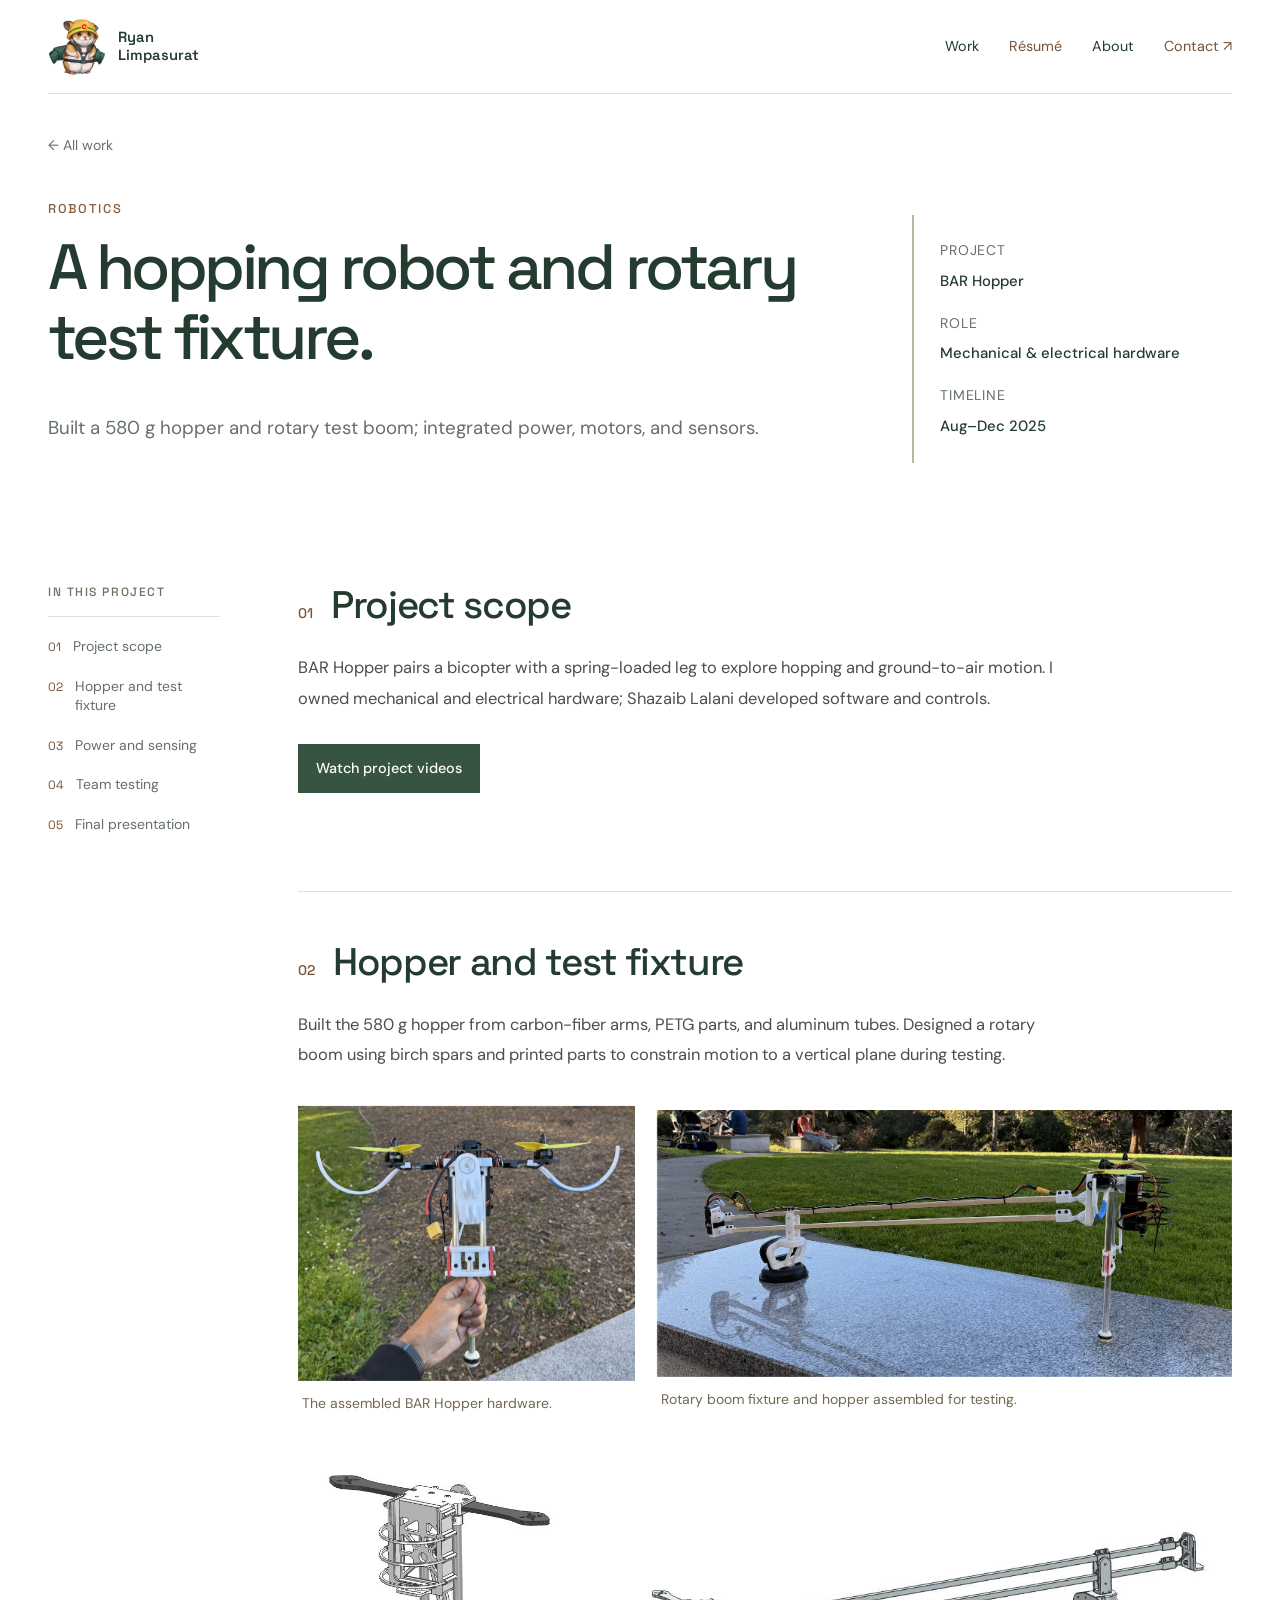
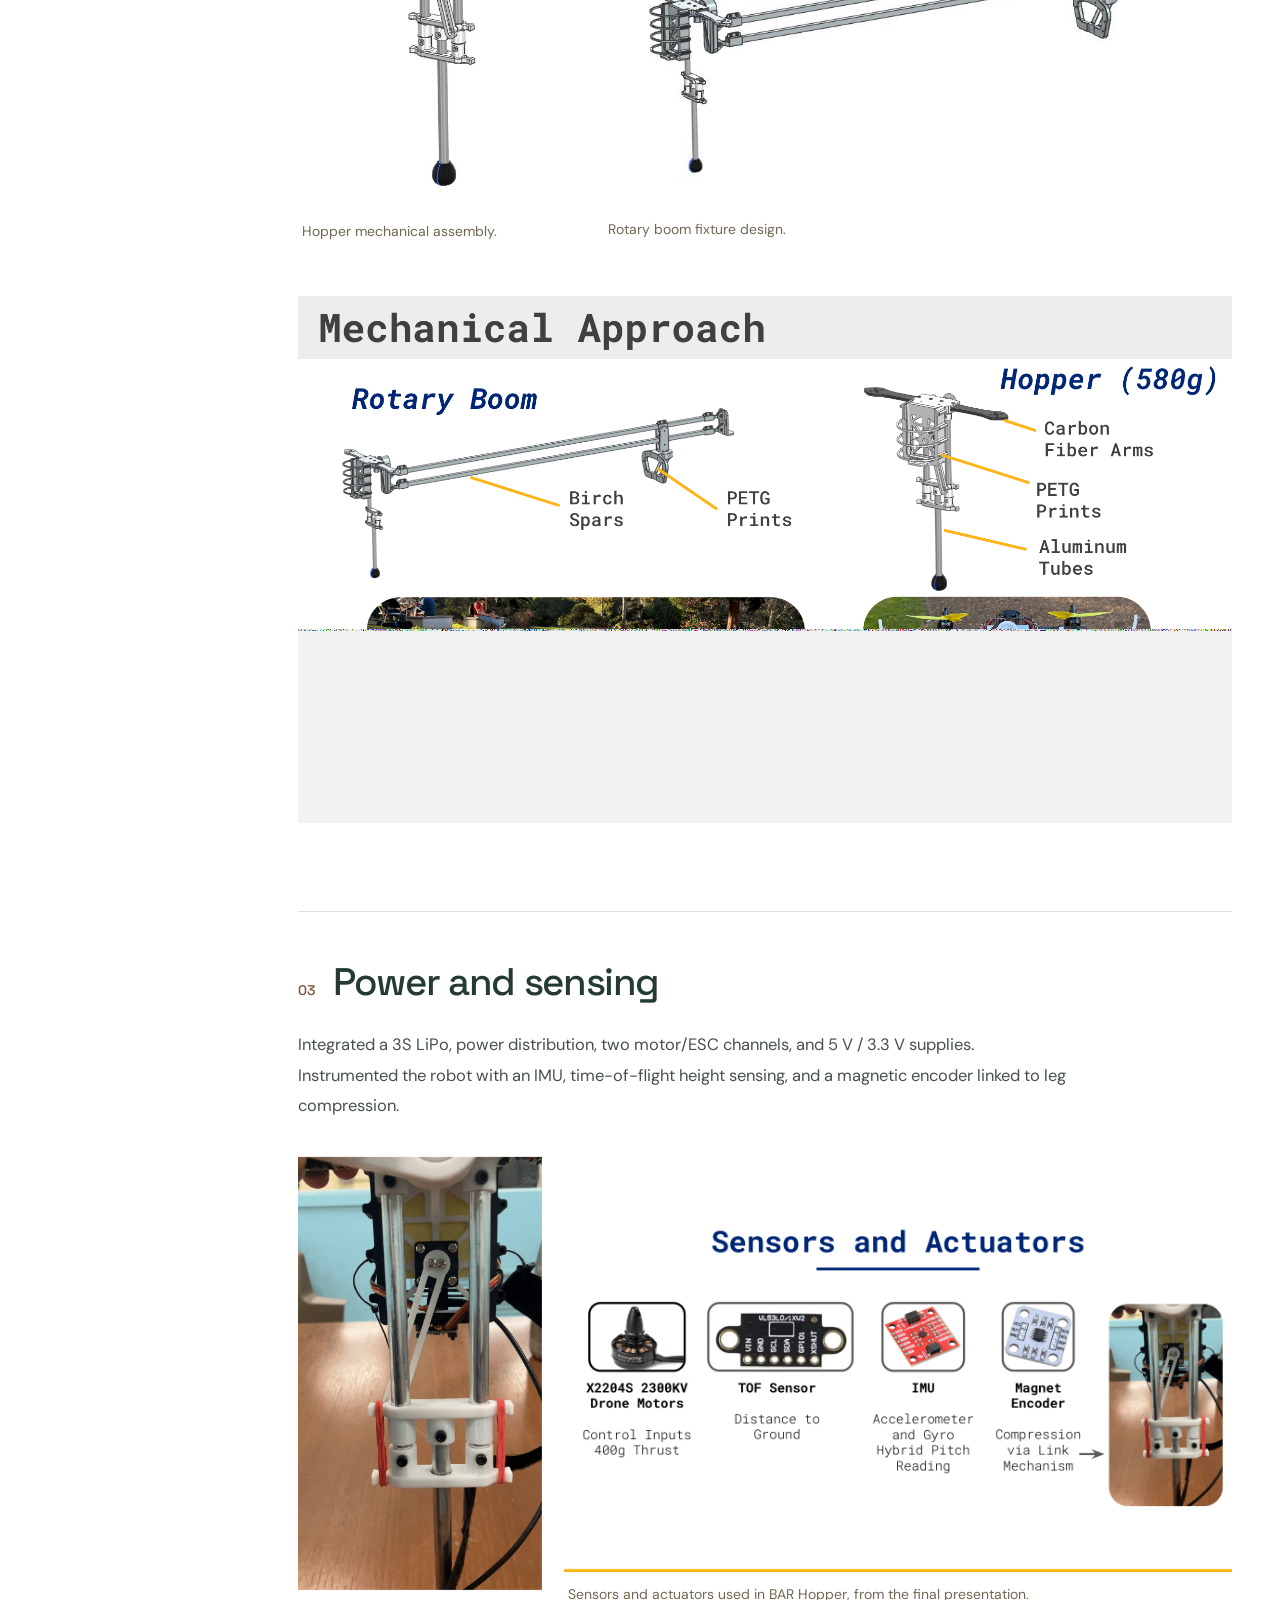
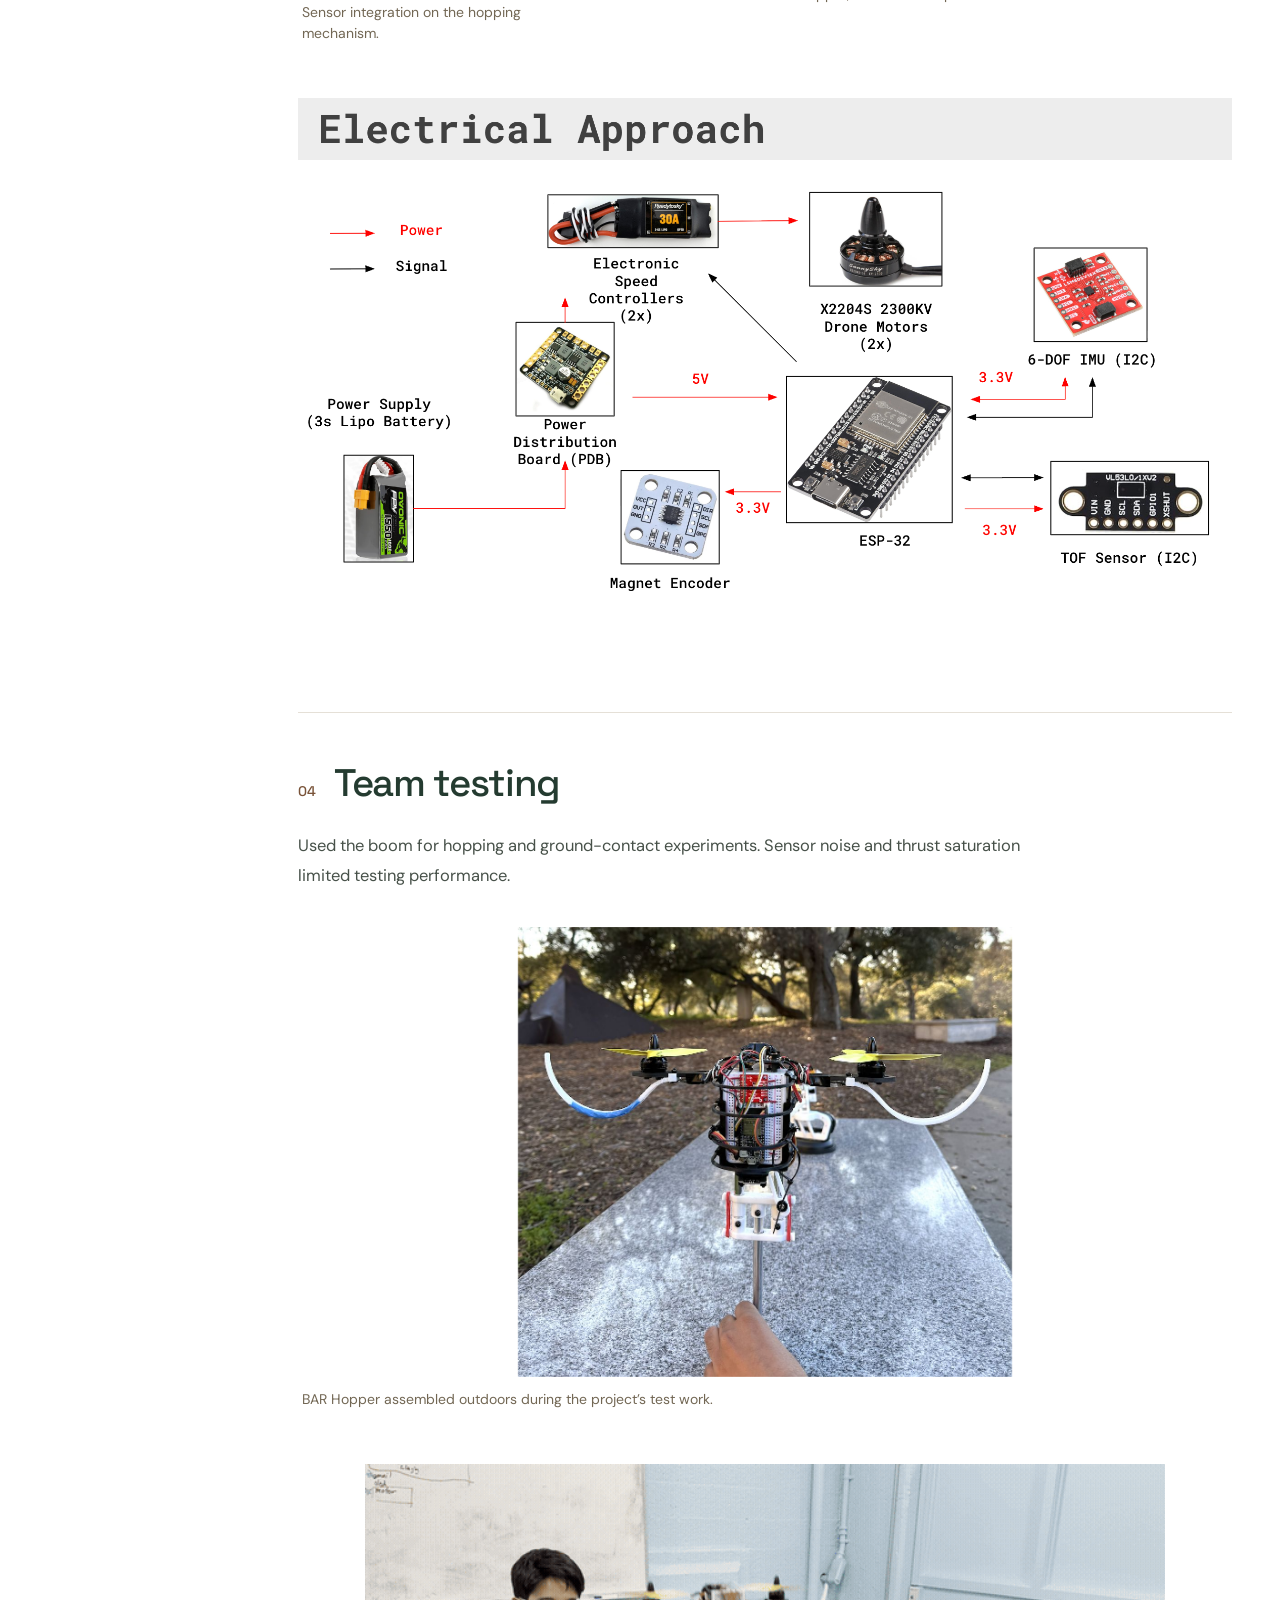
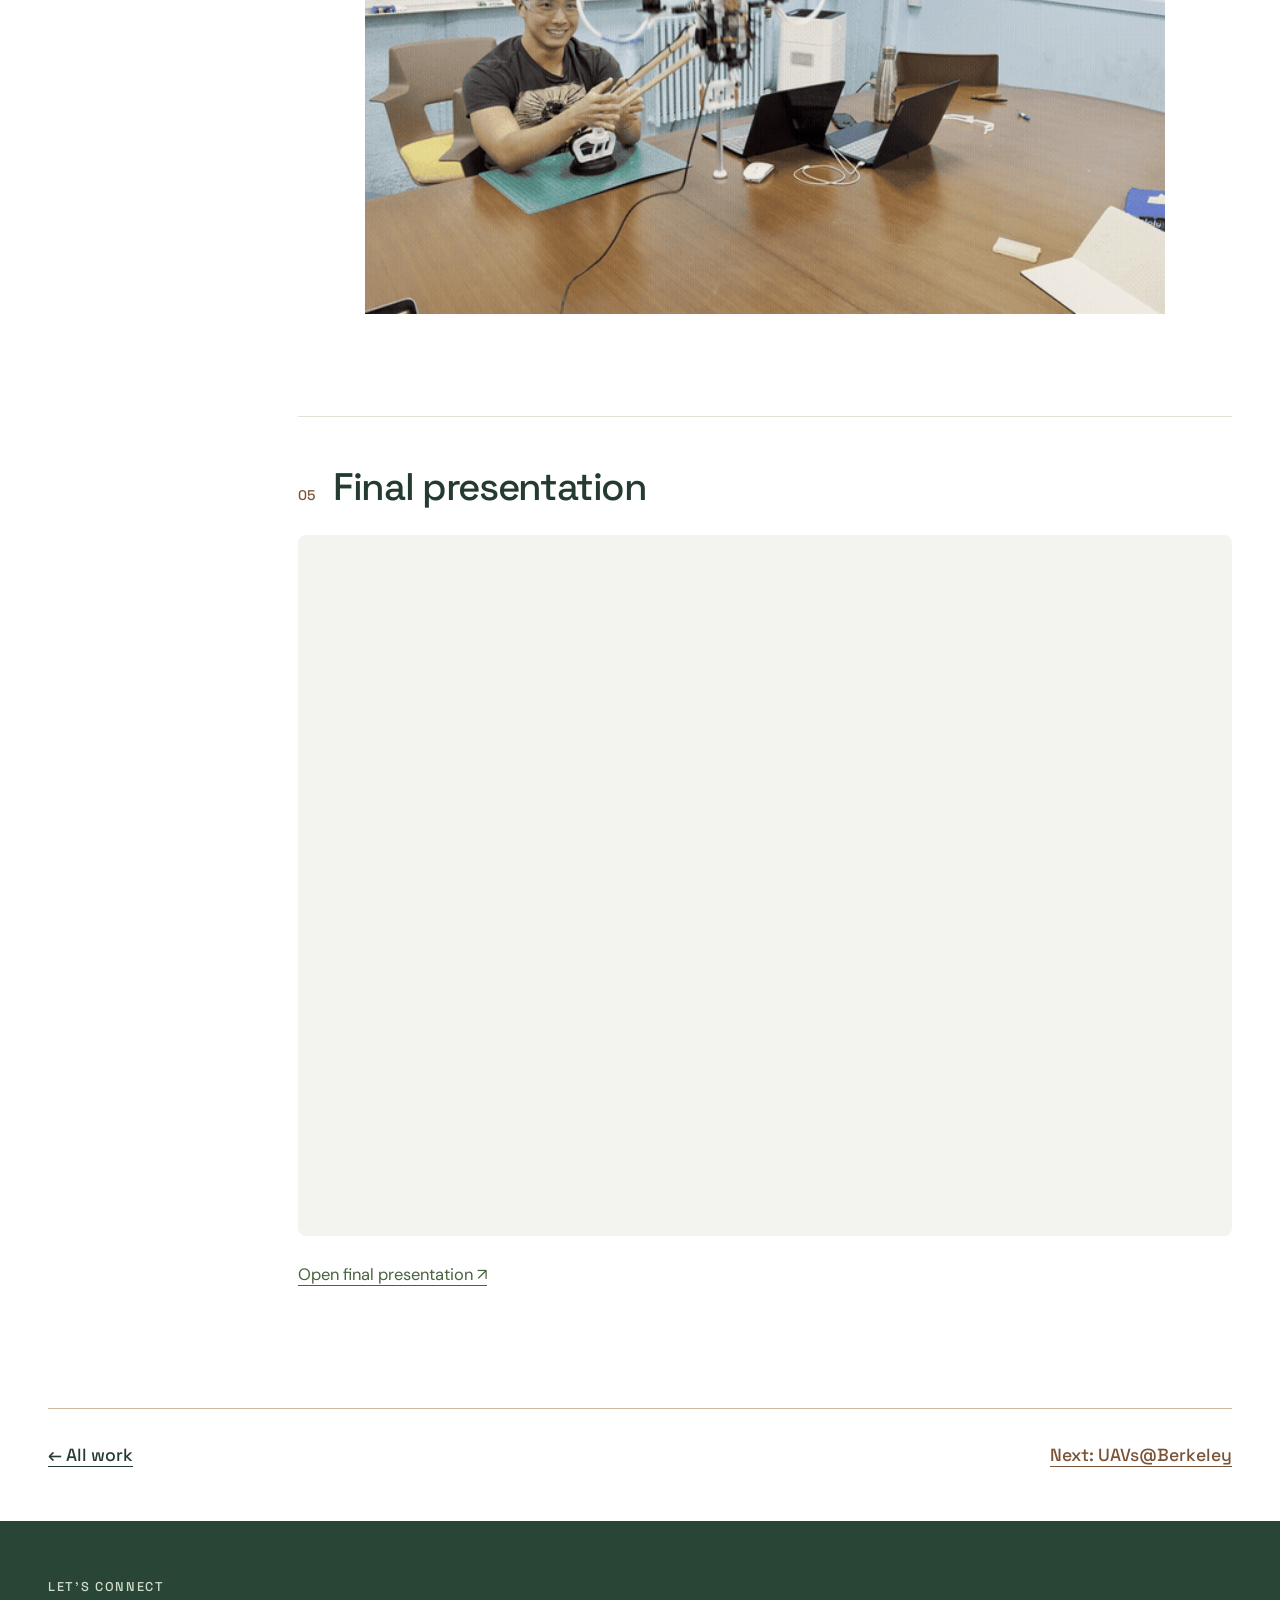
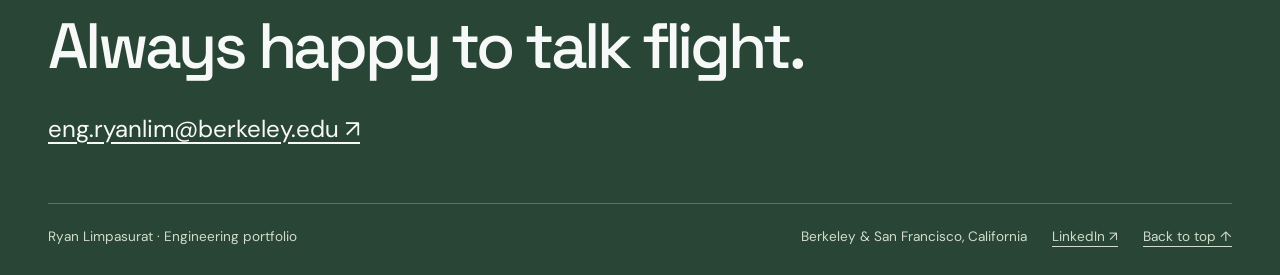
==== projects/bar-hopper/index.html @ bf3e36a0 "Publish complete engineering portfolio with project pages and media" ====
<!DOCTYPE html>

<html lang="en"><head><meta charset="utf-8"/><meta content="width=device-width,initial-scale=1" name="viewport"/><title>BAR Hopper — Ryan Limpasurat</title><meta content="Built a 580 g hopper and rotary test boom; integrated power, motors, and sensors." name="description"/><link href="/assets/cc8177aade-cropped-rescue_hamster_by_thehungtd_dg7qtp6-pre.png" rel="icon" type="image/png"/><link href="/style.css" rel="stylesheet"/></head><body id="top"><a class="skip" href="#main">Skip to content</a><header class="wrap"><nav aria-label="Main navigation" class="nav"><a class="brand" href="/"><img alt="Ryan’s hamster mascot" class="brand-hamster" height="54" src="/assets/cc8177aade-cropped-rescue_hamster_by_thehungtd_dg7qtp6-pre.png" width="54"/><span class="brand-name">Ryan<br/>Limpasurat</span></a><div class="nav-links"><a href="/#work">Work</a><a class="resume-link" href="https://docs.google.com/document/d/1uAulsKVpNyA8r-6NnI3T_6q6APFQ8vaxruHTOzFkLVQ/edit?tab=t.0" rel="noopener noreferrer" target="_blank">Résumé</a><a href="/#about">About</a><a href="/#contact">Contact ↗</a></div></nav></header><main class="wrap" id="main"><header class="detail-head"><a class="back" href="/#work">← All work</a><div class="eyebrow">Robotics</div><h1>A hopping robot and rotary test fixture.</h1><p class="detail-summary">Built a 580 g hopper and rotary test boom; integrated power, motors, and sensors.</p><div class="detail-meta"><div><span>Project</span><strong>BAR Hopper</strong></div><div><span>Role</span><strong>Mechanical &amp; electrical hardware</strong></div><div><span>Timeline</span><strong>Aug–Dec 2025</strong></div></div></header><div class="case-layout"><aside class="case-index"><div class="eyebrow">In this project</div><nav aria-label="Project sections"><a href="#section-1"><span>01</span>Project scope</a><a href="#section-2"><span>02</span>Hopper and test fixture</a><a href="#section-3"><span>03</span>Power and sensing</a><a href="#section-4"><span>04</span>Team testing</a><a href="#document"><span>05</span>Final presentation</a></nav></aside><article class="article"><section class="case-section" id="section-1"><div class="case-section-head"><span class="chapter">01</span><h2>Project scope</h2></div><div class="case-section-body"><p>BAR Hopper pairs a bicopter with a spring-loaded leg to explore hopping and ground-to-air motion. I owned mechanical and electrical hardware; Shazaib Lalani developed software and controls.</p><p class="resource-action"><a class="resource-button" href="https://drive.google.com/drive/u/1/folders/1_5Hx9ZnzIkk-3Om6tEhJxh7tSe7zXP2M" rel="noopener noreferrer" target="_blank">Watch project videos</a></p></div></section><section class="case-section" id="section-2"><div class="case-section-head"><span class="chapter">02</span><h2>Hopper and test fixture</h2></div><div class="case-section-body"><p>Built the 580 g hopper from carbon-fiber arms, PETG parts, and aluminum tubes. Designed a rotary boom using birch spars and printed parts to constrain motion to a vertical plane during testing.</p><div class="curated-gallery"><div class="gallery-row" style="--columns:1.23fr 2.1fr"><div class="gallery-item media-photo"><figure><a aria-label="Enlarge project image" class="image-expand" data-lightbox="" href="/assets/hopper-p5-2.jpeg"><img alt="The assembled BAR Hopper hardware." decoding="async" loading="lazy" src="/assets/hopper-p5-2.jpeg"/></a><figcaption>The assembled BAR Hopper hardware.</figcaption></figure></div><div class="gallery-item media-photo"><figure><a aria-label="Enlarge project image" class="image-expand" data-lightbox="" href="/assets/hopper-p5-3.jpeg"><img alt="Rotary boom fixture and hopper assembled for testing." decoding="async" loading="lazy" src="/assets/hopper-p5-3.jpeg"/></a><figcaption>Rotary boom fixture and hopper assembled for testing.</figcaption></figure></div></div><div class="gallery-row" style="--columns:0.79fr 1.75fr"><div class="gallery-item media-technical"><figure><a aria-label="Enlarge project image" class="image-expand" data-lightbox="" href="/assets/hopper-p5-0.jpeg"><img alt="Hopper mechanical assembly." decoding="async" loading="lazy" src="/assets/hopper-p5-0.jpeg"/></a><figcaption>Hopper mechanical assembly.</figcaption></figure></div><div class="gallery-item media-technical"><figure><a aria-label="Enlarge project image" class="image-expand" data-lightbox="" href="/assets/hopper-p5-1.jpeg"><img alt="Rotary boom fixture design." decoding="async" loading="lazy" src="/assets/hopper-p5-1.jpeg"/></a><figcaption>Rotary boom fixture design.</figcaption></figure></div></div></div><div class="design-notes"><figure><a aria-label="Enlarge project image" class="image-expand" data-lightbox="" href="/assets/30b931358b-screenshot-2026-01-23-at-5.23.29-pm.png"><img alt="Screenshot 2026 01 23 at 5.23.29 PM" decoding="async" loading="lazy" src="/assets/30b931358b-screenshot-2026-01-23-at-5.23.29-pm.png"/></a></figure></div></div></section><section class="case-section" id="section-3"><div class="case-section-head"><span class="chapter">03</span><h2>Power and sensing</h2></div><div class="case-section-body"><p>Integrated a 3S LiPo, power distribution, two motor/ESC channels, and 5 V / 3.3 V supplies. Instrumented the robot with an IMU, time-of-flight height sensing, and a magnetic encoder linked to leg compression.</p><div class="curated-gallery"><div class="gallery-row" style="--columns:0.65fr 1.78fr"><div class="gallery-item media-photo"><figure><a aria-label="Enlarge project image" class="image-expand" data-lightbox="" href="/assets/hopper-p7-4.jpeg"><img alt="Sensor integration on the hopping mechanism." decoding="async" loading="lazy" src="/assets/hopper-p7-4.jpeg"/></a><figcaption>Sensor integration on the hopping mechanism.</figcaption></figure></div><div class="gallery-item media-technical"><figure><a aria-label="Enlarge project image" class="image-expand" data-lightbox="" href="/assets/hopper-slide7.png"><img alt="Sensors and actuators used in BAR Hopper, from the final presentation." decoding="async" loading="lazy" src="/assets/hopper-slide7.png"/></a><figcaption>Sensors and actuators used in BAR Hopper, from the final presentation.</figcaption></figure></div></div></div><div class="design-notes"><figure><a aria-label="Enlarge project image" class="image-expand" data-lightbox="" href="/assets/e3375fcd2d-screenshot-2026-01-23-at-5.23.47-pm.png"><img alt="Screenshot 2026 01 23 at 5.23.47 PM" decoding="async" loading="lazy" src="/assets/e3375fcd2d-screenshot-2026-01-23-at-5.23.47-pm.png"/></a></figure></div></div></section><section class="case-section" id="section-4"><div class="case-section-head"><span class="chapter">04</span><h2>Team testing</h2></div><div class="case-section-body"><p>Used the boom for hopping and ground-contact experiments. Sensor noise and thrust saturation limited testing performance.</p><div class="curated-gallery"><div class="gallery-row" style="--columns:1.1fr"><div class="gallery-item media-photo"><figure><a aria-label="Enlarge project image" class="image-expand" data-lightbox="" href="/assets/hopper-p17-0.jpeg"><img alt="BAR Hopper assembled outdoors during the project’s test work." decoding="async" loading="lazy" src="/assets/hopper-p17-0.jpeg"/></a><figcaption>BAR Hopper assembled outdoors during the project’s test work.</figcaption></figure></div></div></div><div class="curated-gallery"><div class="gallery-feature media-motion"><figure><a aria-label="Enlarge project image" class="image-expand" data-lightbox="" href="/assets/e17518245d-1000009b00000320000001c25348cbb0b3dd12c3.gif"><img alt="1000009B00000320000001C25348CBB0B3DD12C3" decoding="async" loading="lazy" src="/assets/e17518245d-1000009b00000320000001c25348cbb0b3dd12c3.gif"/></a></figure></div></div></div></section><section class="case-section" id="document"><div class="case-section-head"><span class="chapter">05</span><h2>Final presentation</h2></div><div class="case-section-body"><iframe allowfullscreen="" class="document-viewer slides-viewer" loading="lazy" src="https://docs.google.com/presentation/d/1nA2puY3Z5I6PODt1bSZKz5oR9chOXIRGJ93HX8Fh__4/preview" title="BAR Hopper final presentation"></iframe><p><a href="https://docs.google.com/presentation/d/1nA2puY3Z5I6PODt1bSZKz5oR9chOXIRGJ93HX8Fh__4/edit?usp=sharing" rel="noopener noreferrer" target="_blank">Open final presentation ↗</a></p></div></section></article></div><div class="next-project"><a href="/#work">← All work</a><a href="/projects/uav/">Next: UAVs@Berkeley</a></div></main><footer class="footer" id="contact"><div class="wrap"><div class="eyebrow">Let’s connect</div><h2>Always happy to talk flight.</h2><a class="footer-email" href="mailto:eng.ryanlim@berkeley.edu">eng.ryanlim@berkeley.edu ↗</a><div class="footer-bottom"><span>Ryan Limpasurat · Engineering portfolio</span><div class="footer-links"><span>Berkeley &amp; San Francisco, California</span><a href="https://www.linkedin.com/in/ryan-limpasurat/" rel="noopener noreferrer" target="_blank">LinkedIn ↗</a><a href="#top">Back to top ↑</a></div></div></div></footer><script defer="" src="/site.js"></script></body></html>
---- style.css ----
@import url('https://fonts.googleapis.com/css2?family=DM+Sans:wght@400;500;600;700&family=Space+Grotesk:wght@400;500;600;700&display=swap');
:root{--ink:#172225;--muted:#5d676c;--paper:#fafafa;--line:#d8ddde;--orange:#b93a19;--soft:#edf0f1;--display:'Space Grotesk',Arial,sans-serif;--body:'DM Sans',Arial,sans-serif}*{box-sizing:border-box}html{scroll-behavior:smooth;scroll-padding-top:100px}body{margin:0;background:var(--paper);color:var(--ink);font:1rem/1.65 var(--body)}a{color:inherit;text-underline-offset:5px}button,a{-webkit-tap-highlight-color:transparent}a:focus-visible,button:focus-visible{outline:3px solid var(--orange);outline-offset:6px}img{max-width:100%;height:auto;display:block}button{font:inherit}.wrap{width:min(1280px,calc(100% - 96px));margin:auto}.nav{height:94px;display:flex;align-items:center;justify-content:space-between;border-bottom:1px solid var(--line);gap:20px}.brand{display:flex;align-items:center;gap:13px;text-decoration:none;font-family:var(--display);font-weight:600;line-height:1.2}.mark{font-size:1.1rem;background:var(--ink);color:white;padding:11px 10px;letter-spacing:-1px}.nav-links{display:flex;gap:30px;font-size:.9rem}.nav-links a{text-decoration:none}.nav-links a:hover{color:var(--orange)}.eyebrow{font:500 .8rem/1.5 var(--display);letter-spacing:.13em;text-transform:uppercase;color:var(--muted)}.hero{padding:73px 0 48px;display:grid;grid-template-columns:1.6fr 1fr;gap:60px;align-items:end}.hero h1{font:500 clamp(3.1rem,6vw,5.4rem)/1.04 var(--display);letter-spacing:-.065em;margin:20px 0 0}.hero h1 span{color:var(--orange)}.hero-copy{max-width:350px;padding-bottom:5px}.hero-copy p{color:var(--muted);font-size:1.08rem;margin:0 0 25px}.text-link{display:inline-flex;gap:28px;align-items:center;text-decoration:none;font-weight:600;border-bottom:1px solid var(--ink);padding:0 0 6px}.hero-photo{position:relative;background:#243233;height:470px;overflow:hidden}.hero-photo>img{width:100%;height:100%;object-fit:cover;object-position:center 56%}.hero-photo:after{content:'';position:absolute;inset:40% 0 0;background:linear-gradient(transparent,rgba(9,19,23,.78));pointer-events:none}.photo-caption{position:absolute;bottom:28px;left:30px;right:30px;color:white;z-index:1;display:flex;justify-content:space-between;align-items:end;gap:20px}.photo-caption .eyebrow{color:#e3e9eb}.photo-caption p{font-family:var(--display);font-size:1.35rem;margin:4px 0 0}.photo-caption a{font-size:.88rem;white-space:nowrap}.section{padding:85px 0 0}.section-head{border-top:1px solid var(--line);padding-top:23px;display:flex;justify-content:space-between;align-items:center;margin-bottom:34px;gap:20px}.section-head h2{font:500 2rem/1.15 var(--display);letter-spacing:-.045em;margin:0}.section-number{color:var(--orange);font:.85rem var(--display);margin-right:20px}.section-head p{margin:0;font-size:.86rem;color:var(--muted)}.experience-grid,.projects-grid{display:grid;grid-template-columns:1fr 1fr;gap:42px 28px}.card{text-decoration:none;display:block}.card-photo{aspect-ratio:16/10;background:var(--soft);overflow:hidden;position:relative}.card-photo img{width:100%;height:100%;object-fit:cover;transition:transform .35s}.card:hover .card-photo img{transform:scale(1.025)}.card .card-meta{display:flex;justify-content:space-between;gap:15px;color:var(--muted);font-size:.8rem;margin:19px 0 9px}.card h3{font:500 1.8rem/1.2 var(--display);letter-spacing:-.04em;margin:0 0 8px}.card h3 span{float:right;font-size:1.4rem}.card p{margin:0;max-width:550px;color:var(--muted)}.tags{display:flex;gap:8px;flex-wrap:wrap;margin-top:18px}.tag{border:1px solid var(--line);padding:3px 10px;font-size:.76rem}.projects-grid .card:last-child{grid-column:1/-1;display:grid;grid-template-columns:1fr 1fr;gap:35px;align-items:center}.projects-grid .card:last-child .card-photo{aspect-ratio:16/9}.about{display:grid;grid-template-columns:.9fr 1.1fr;gap:80px;padding:85px 0}.about-photo{height:480px;object-fit:cover;width:100%}.about h2{font:500 clamp(2.3rem,4vw,3.6rem)/1.12 var(--display);letter-spacing:-.05em;margin:20px 0 24px}.about p{color:var(--muted);max-width:520px}.about .text-link{margin-top:18px}.footer{background:var(--ink);color:#f7f9f9;padding:56px 0 26px}.footer .eyebrow{color:#bac5c8}.footer h2{font:500 clamp(2.4rem,5vw,4rem)/1.1 var(--display);letter-spacing:-.05em;margin:15px 0 27px}.footer-email{font-size:clamp(1rem,2.7vw,1.5rem)}.footer-bottom{border-top:1px solid #475457;margin-top:55px;padding-top:22px;display:flex;justify-content:space-between;gap:20px;color:#bac5c8;font-size:.85rem}.footer-links{display:flex;gap:25px}.skip{position:absolute;left:20px;top:-80px;background:white;padding:10px;z-index:20}.skip:focus{top:20px}.detail-head{padding:55px 0 42px}.back{font-size:.88rem;color:var(--muted);text-decoration:none}.detail-head .eyebrow{margin-top:45px}.detail-head h1{font:500 clamp(2.7rem,5.5vw,4.7rem)/1.08 var(--display);letter-spacing:-.055em;max-width:1050px;margin:15px 0 23px}.detail-summary{font-size:1.17rem;color:var(--muted);max-width:760px}.detail-meta{display:flex;gap:55px;margin-top:32px;border-top:1px solid var(--line);padding-top:21px;flex-wrap:wrap}.detail-meta span{display:block;font-size:.8rem;color:var(--muted)}.detail-meta strong{font-weight:500}.detail-hero{width:100%;max-height:600px;object-fit:cover;background:var(--soft)}.article{max-width:1040px;margin:65px auto 90px}.article p,.article li{color:#414e54}.article p{margin:0 0 20px}.article h2{font:500 2rem/1.2 var(--display);letter-spacing:-.04em;margin:55px 0 22px}.article h3{font:500 1.45rem/1.3 var(--display);margin:30px 0 15px}.article figure{margin:28px 0}.article img{width:100%;max-height:700px;object-fit:contain;background:#f0f2f3}.article figcaption{font-size:.85rem;color:var(--muted);margin-top:10px}.article iframe{width:100%;aspect-ratio:16/9;height:auto;border:0;background:var(--soft)}.article ul,.article ol{padding-left:24px}.article li{margin-bottom:13px}.article .columns{display:grid;grid-template-columns:repeat(auto-fit,minmax(min(100%,310px),1fr));gap:30px;align-items:start;margin:30px 0}.article .columns .columns{display:block;margin:0}.article .column{min-width:0}.article hr{border:0;border-top:1px solid var(--line);margin:50px 0}.article .logo img{width:170px;max-height:100px;background:none;object-fit:contain}.article .wp-block-gallery{display:grid;grid-template-columns:1fr 1fr;gap:15px}.article .wp-block-gallery figure{margin:0}.article .wp-block-gallery img{height:320px;object-fit:contain}.article a{color:var(--orange)}.next-project{border-top:1px solid var(--line);padding:35px 0 55px;display:flex;justify-content:space-between;gap:20px}.next-project a{font:500 1.25rem var(--display)}.error-page{min-height:65vh;padding:90px 0}.error-page h1{font:500 4rem var(--display)}@media(min-width:1500px){.hero-photo{height:530px}}@media(max-width:800px){.wrap{width:calc(100% - 40px)}.nav{height:78px}.nav-links{gap:18px}.brand-name{display:none}.hero{grid-template-columns:1fr;gap:24px;padding:45px 0 30px}.hero h1{font-size:3.6rem}.hero-copy{max-width:550px}.hero-photo{height:350px}.photo-caption{left:20px;right:20px;bottom:20px}.photo-caption p{font-size:1.1rem}.section{padding-top:55px}.section-head{align-items:start}.section-head p{display:none}.experience-grid,.projects-grid{grid-template-columns:1fr;gap:35px}.projects-grid .card:last-child{display:block}.about{grid-template-columns:1fr;gap:30px;padding:60px 0}.about-photo{height:420px}.about h2{margin-top:15px}.detail-head{padding-top:35px}.detail-meta{gap:25px}.article{margin-top:35px}.article .columns{grid-template-columns:1fr}.footer-bottom{flex-direction:column}.section-head h2{font-size:1.75rem}.article .wp-block-gallery{grid-template-columns:1fr}.next-project{flex-direction:column}.photo-caption>a{display:none}}@media(prefers-reduced-motion:reduce){html{scroll-behavior:auto}*{transition:none!important}}

/* Trail palette: white, pine, moss, sandstone. */
:root{--ink:#243b30;--muted:#647068;--paper:#fff;--line:#dce2d8;--orange:#48633d;--soft:#f3f4ef;--sand:#eee9dd;--clay:#9d623f}
body{background:#fff}.mark{background:#304c3b}.hero h1 span{color:#526c44}.eyebrow{color:#66745d}.tag{background:#f5f6f0;border-color:#e5e8de;color:#526347}.section-number{color:var(--clay)}.card-photo{background:#f5f5f0}.card-photo img{object-fit:contain}.card:hover h3{color:#62804c}.card h3 span{color:var(--clay)}.footer{background:#294535}.footer .eyebrow,.footer-bottom{color:#d2dccb}.footer-bottom{border-color:#60745c}.about{border-top:1px solid var(--line);margin-top:85px}.hero-photo:after{background:linear-gradient(transparent,rgba(27,47,31,.78))}
.detail-head{display:grid;grid-template-columns:minmax(0,1fr) 320px;column-gap:64px;padding:40px 0 48px}.detail-head .back,.detail-head>.eyebrow,.detail-head>h1,.detail-summary{grid-column:1}.detail-head>.eyebrow{margin-top:42px;color:var(--clay)}.detail-head h1{font-size:clamp(2.7rem,5vw,4.4rem);max-width:880px}.detail-meta{grid-column:2;grid-row:2/5;align-self:end;display:grid;gap:18px;padding:24px 0 24px 26px;margin:0;border-top:0;border-left:2px solid #b1bd9b}.detail-meta span{font-size:.7rem;text-transform:uppercase;letter-spacing:.12em;margin-bottom:5px}.detail-meta strong{font-size:.93rem}.detail-hero{object-fit:contain;max-height:520px;padding:28px;background:#f4f4ee;border:1px solid #e7e9e0}
.case-layout{display:grid;grid-template-columns:215px minmax(0,1fr);gap:65px;margin:72px 0 90px;align-items:start}.case-index{position:sticky;top:24px;max-height:calc(100vh - 48px);overflow:auto;padding-right:8px}.case-index>.eyebrow{font-size:.69rem;padding-bottom:15px;border-bottom:1px solid var(--line)}.case-index nav{display:grid;padding-top:10px}.case-index a{display:flex;align-items:baseline;gap:12px;text-decoration:none;font-size:.79rem;line-height:1.4;padding:10px 0;color:var(--muted)}.case-index a span{font-family:var(--display);font-size:.63rem;color:#9b7355}.case-index a:hover{color:var(--ink);text-decoration:underline}.article{min-width:0;width:100%;max-width:none;margin:0}.case-section{padding:0 0 60px;margin:0 0 48px;border-bottom:1px solid var(--line);scroll-margin-top:28px}.case-section:last-child{border:0;margin-bottom:0;padding-bottom:0}.case-section-head{display:flex;gap:18px;align-items:baseline;margin-bottom:28px}.chapter{font:500 .78rem var(--display);color:var(--clay)}.article .case-section h2{margin:0;font-size:clamp(1.65rem,3vw,2.4rem);letter-spacing:-.035em;line-height:1.15}.article p,.article li{color:#475149}.case-section-body>p{max-width:73ch;font-size:1.03rem;line-height:1.85}.case-section-body>p:has(>strong:only-child){color:var(--ink)}.case-section-body>ul,.case-section-body>ol{max-width:76ch}.case-section-body>ul>li,.case-section-body>ol>li{padding:8px 0 13px}.article strong{color:#2b4835}.article .media-grid{display:grid;grid-template-columns:repeat(2,minmax(0,1fr));gap:18px;margin:32px 0}.article .media-count-1{grid-template-columns:1fr}.article .media-grid>figure{margin:0;min-width:0}.article .media-grid>figure:only-child{grid-column:1/-1}.article .media-grid img{max-height:570px;min-height:0;object-fit:contain;background:#f4f5f0}.article .media-grid img[src$='.gif']{background:#edf0e7}.article .media-grid figure:has(img[src$='.gif']):first-child{grid-column:1/-1}.article figure{margin:28px 0}.article figure>div{width:100%}.article figcaption{line-height:1.5;padding:0 4px 12px}.article .process-grid{list-style:none;max-width:none;padding:0;display:grid;grid-template-columns:1fr;gap:12px;margin:25px 0}.article .process-grid>li{padding:18px 24px;background:#f6f6f1;border-left:3px solid #a0af83;margin:0}.article .process-grid>li:last-child{background:#edf2e8;border-left-color:#526c44}.article .resource-icon img{max-height:80px;width:auto;background:none}.article .resource-icon{align-self:center}.article .logo img{max-height:100px;width:auto;background:none}.article a{color:#48633d}.article p:has(>a:only-child){padding:8px 0}.next-project{border-color:#aab89e}.next-project a{font-size:1.1rem}.next-project a:last-child{color:#48633d}.article video{max-width:100%;width:100%}.article iframe{min-width:0}.article figure:has(>img){overflow:hidden}
@media(min-width:1200px){.article .media-grid>figure:last-child:nth-child(odd){grid-column:1/-1}}
@media(max-width:1000px){.case-layout{grid-template-columns:165px minmax(0,1fr);gap:30px}.detail-head{column-gap:30px;grid-template-columns:1fr 245px}.wrap{width:calc(100% - 56px)}}
@media(max-width:800px){.wrap{width:calc(100% - 40px)}.detail-head{display:block}.detail-meta{display:flex;flex-wrap:wrap;margin-top:26px;gap:20px;border-left:0;border-top:1px solid var(--line);padding:20px 0}.detail-meta>div{flex:1 1 130px}.detail-hero{padding:10px;max-height:400px}.case-layout{display:block;margin:36px 0 55px}.case-index{position:static;max-height:none;padding:0;margin-bottom:38px}.case-index nav{display:flex;gap:5px 16px;flex-wrap:wrap}.case-index a{font-size:.8rem;padding:7px 0}.case-index a span{display:none}.case-section{padding-bottom:34px;margin-bottom:32px}.case-section-head{gap:12px}.about{margin-top:55px}.article .media-grid{gap:12px}.article .media-grid img{max-height:430px}}
@media(max-width:520px){.article .media-grid{grid-template-columns:1fr}.hero h1{font-size:clamp(2.6rem,11vw,3.6rem)}.card h3{font-size:1.6rem}.case-section-body>p{font-size:1rem}.article .process-grid>li{padding:16px}.footer-links{gap:12px;flex-wrap:wrap}}

/* Photographic layouts and warm trail accents. */
:root{--clay:#8b5d3b;--sand:#e9e0d2;--brown:#795338}.brand{gap:12px}.brand-hamster{width:58px;height:58px;object-fit:contain;border-radius:50%}.brand-name{font-size:.92rem}.nav-links a:last-child{color:var(--brown)}.text-link{border-color:var(--brown)}.hero h1{letter-spacing:-.055em}.hero .eyebrow{color:var(--brown)}
.hero-carousel{height:540px;isolation:isolate;background:#263d32;overflow:hidden}.hero-carousel:after{display:none}.hero-slide{position:absolute;inset:0;opacity:0;visibility:hidden;transition:opacity .7s ease,visibility .7s}.hero-slide.is-active{opacity:1;visibility:visible}.hero-slide>img{width:100%;height:100%;object-fit:cover}.hero-slide:after{content:'';position:absolute;inset:35% 0 0;background:linear-gradient(transparent,rgba(15,32,21,.85));pointer-events:none}.hero-slide .photo-caption{bottom:74px;z-index:2;left:34px;right:34px}.hero-slide .photo-caption p{font-size:clamp(1.15rem,2.3vw,1.8rem);max-width:700px}.hero-slide .photo-caption .eyebrow{color:#ece4d7}.carousel-controls{position:absolute;bottom:22px;left:34px;right:34px;z-index:3;display:flex;align-items:center;gap:13px;color:#fff}.carousel-controls button{border:1px solid #ffffff60;color:#fff;background:#283c2a66;min-width:35px;height:32px;cursor:pointer;border-radius:0;font-size:.85rem}.carousel-controls button:hover{background:var(--brown)}.carousel-controls .carousel-pause{margin-left:auto;padding:0 12px}.slide-counter{font:.75rem var(--display);letter-spacing:.1em;font-variant-numeric:tabular-nums}
.card-photo{padding:0;background:transparent;aspect-ratio:3/2;border:0}.card-photo img{object-fit:cover;object-position:center;width:100%;height:100%;transition:transform .4s}.experience-grid .card-photo{aspect-ratio:1/1}.projects-grid{gap:46px 30px}.projects-grid .card:last-child{grid-column:auto;display:block}.projects-grid .card:last-child .card-photo{aspect-ratio:3/2}.card-robotics .card-photo{aspect-ratio:3/2;background:#fff}.card-robotics .card-photo img{object-fit:cover}.card .card-meta{color:var(--brown);margin-top:20px}.card h3 span{color:var(--brown)}.tag{background:#f6f5f0;color:#536149;border-color:#e5e1d7}.card-text{padding-bottom:22px;border-bottom:1px solid #e8e0d3}.section-head{border-color:#cbb99f}.section-number,.chapter{color:var(--brown)}
.detail-feature{height:480px;overflow:hidden;background:transparent}.detail-feature>img{width:100%;height:100%;object-fit:cover}.detail-feature-zipline>img{object-position:center 55%}.detail-feature-uav>img{object-position:center 62%}.detail-feature-design-build-fly{height:auto;max-width:790px;margin:0 auto}.detail-feature-design-build-fly>img{height:auto;max-height:580px;object-fit:contain}.detail-feature-pratt-whitney>img{object-position:center 45%}
.case-layout{grid-template-columns:180px minmax(0,1fr);gap:70px}.case-section{border-color:#e5e0d7}.case-section-head{margin-bottom:26px}.case-section-body>p{max-width:70ch}.article .process-grid>li{background:#faf9f5;border-left-color:#bb9a75}.article .process-grid>li:last-child{background:#f1f5ed;border-left-color:#5b7449}.case-index a span{color:var(--brown)}.case-index a:hover{color:var(--brown)}
.curated-gallery{margin:35px 0 42px;display:grid;gap:22px}.gallery-row{display:grid;grid-template-columns:var(--columns);gap:22px;align-items:center}.gallery-item,.gallery-feature{min-width:0}.article .curated-gallery figure{margin:0;width:100%}.article .curated-gallery img{height:auto;width:100%;max-height:none;background:transparent;object-fit:contain}.gallery-item .image-expand{display:block;width:100%}.gallery-row .gallery-item img{max-height:410px}.gallery-row .gallery-item.media-photo img{max-height:450px}.article .gallery-feature img{max-height:650px;width:100%;object-fit:contain}.article .media-technical img{background:#fff}.gallery-feature.media-motion{max-width:800px;width:100%;margin:0 auto}.gallery-feature.media-photo{width:100%;margin:0}.article .gallery-identity img{width:auto;max-width:150px;max-height:70px;object-fit:contain;background:transparent}.gallery-identity{padding:0}.image-expand{cursor:zoom-in;position:relative}.image-expand:after{content:'↗';position:absolute;right:10px;bottom:10px;width:28px;height:28px;text-align:center;line-height:28px;background:#fff;color:var(--brown);opacity:0;transition:opacity .2s;border:1px solid #e3ddd2}.image-expand:hover:after,.image-expand:focus-visible:after{opacity:1}.article .curated-gallery figcaption{color:#726754;font-size:.83rem;margin-top:12px}.article .curated-gallery iframe{display:block;min-height:0;aspect-ratio:16/9}.next-project{border-color:#cbb99f}.next-project a:last-child{color:var(--brown)}
.image-dialog{border:0;padding:55px 20px 20px;background:#fff;width:min(1400px,94vw);max-height:94vh;color:var(--ink)}.image-dialog::backdrop{background:#17291ee6}.image-dialog img{display:block;max-width:100%;width:auto;max-height:calc(90vh - 100px);margin:auto;object-fit:contain}.image-dialog button{position:absolute;top:12px;right:16px;background:#f5f1e9;color:var(--brown);border:1px solid #e1d5c3;padding:5px 14px;cursor:pointer}.image-dialog p{font-size:.8rem;text-align:center;color:var(--muted)}
@media(max-width:1000px){.case-layout{gap:35px;grid-template-columns:155px minmax(0,1fr)}.hero-carousel{height:480px}.gallery-row{gap:15px}}
@media(max-width:800px){.hero-carousel{height:440px}.hero-slide .photo-caption{left:20px;right:20px;bottom:74px}.hero-slide .photo-caption>a{display:inline-block;font-size:.78rem}.hero-slide .photo-caption{display:block}.hero-slide .photo-caption p{margin:7px 0 12px}.carousel-controls{left:20px;right:20px}.brand-hamster{width:48px;height:48px}.case-layout{display:block}.detail-feature{height:340px}.detail-feature-design-build-fly{height:auto}.experience-grid .card-photo{aspect-ratio:1/1}.gallery-row{gap:14px}.curated-gallery{gap:18px;margin:26px 0}.gallery-row .gallery-item img{max-height:330px}}
@media(max-width:520px){.hero-carousel{height:400px}.hero-slide .photo-caption p{font-size:1.13rem}.gallery-row{grid-template-columns:1fr;gap:20px}.article .gallery-row .gallery-item img{max-height:520px}.article .gallery-feature img{max-height:520px}.detail-feature{height:280px}.detail-feature-design-build-fly{height:auto}.image-dialog{padding:50px 10px 10px}.card-photo{aspect-ratio:3/2}.experience-grid .card-photo{aspect-ratio:1/1}}
.article .role-note{background:#f1f5ed;border-left:3px solid #61794c;padding:18px 22px;font-size:.94rem;line-height:1.7;max-width:none}.article .resource-action{margin:22px 0 30px;padding:0}.article .resource-button{display:inline-flex;gap:12px;align-items:center;padding:11px 18px;background:#36543f;color:#fff;text-decoration:none;font-weight:500;font-size:.9rem}.article .resource-button:hover{background:#795338}.card-twistr .card-photo,.card-bar-hopper .card-photo{background:#f1f2ed}.card-twistr .card-photo img,.card-bar-hopper .card-photo img{object-fit:cover}

.about-photo{height:auto;aspect-ratio:660/680;object-fit:contain;align-self:center}
/* Supporting material stays visible; full documents follow the project story. */
.design-notes{margin:28px 0}.design-notes img{max-height:650px;object-fit:contain;width:100%}
.document-viewer{display:block;width:100%;border:1px solid var(--line);border-radius:8px;background:#faf9f6;margin:0 0 16px}
.report-viewer{height:780px;height:clamp(480px,80vh,900px)}
.slides-viewer{aspect-ratio:4/3;min-height:360px}
@media(max-width:600px){.report-viewer{height:620px}.slides-viewer{aspect-ratio:auto;height:440px;min-height:0}}

.industry-placeholder{grid-column:1/-1;display:grid;grid-template-columns:1.15fr 1fr;align-items:stretch;border:1px solid var(--line);overflow:hidden}
.stealth-photo{position:relative;min-height:300px;background:#081423}.stealth-photo img{width:100%;height:100%;object-fit:cover;display:block}
.stealth-copy{padding:32px;align-self:center;min-width:0}.stealth-copy .card-meta{display:flex;flex-wrap:wrap;align-items:center;justify-content:space-between;gap:8px 24px;font-size:.875rem;color:var(--muted)}.stealth-copy .card-meta span{white-space:nowrap}.stealth-copy h3{font-size:1.7rem;margin:20px 0 6px;font-weight:500;line-height:1.2}.stealth-copy p{line-height:1.65;margin:12px 0}.stealth-copy .stealth-role{color:var(--muted);font-size:.95rem;margin:8px 0 18px}.stealth-copy .stealth-note{color:var(--brown);margin:18px 0 0}
.stealth-photo .image-credit{position:absolute;right:10px;bottom:8px;padding:3px 6px;font-size:.75rem;line-height:1.4;color:#ddd;background:rgba(0,0,0,.5);text-decoration:none;border-radius:3px}.stealth-photo .image-credit:hover,.stealth-photo .image-credit:focus-visible{color:white;text-decoration:underline}
@media(max-width:700px){.industry-placeholder{grid-template-columns:1fr}.stealth-photo{min-height:0;aspect-ratio:2/1}.stealth-copy{padding:24px}}
/* BEAR capstone: retain the shared project-page rhythm. */
.detail-feature-bear{height:500px;background:#202c3a}.detail-feature-bear>img{object-position:center 46%}.bear-video-gallery{display:grid;grid-template-columns:minmax(0,1fr) 240px;gap:24px;align-items:start}.bear-player{width:100%;aspect-ratio:16/9;border:1px solid var(--line);border-radius:8px;background:#111;display:block}.bear-video-list{display:grid;gap:6px;max-height:480px;overflow:auto}.bear-video-list button{font:inherit;font-size:14px;line-height:1.4;text-align:left;padding:12px 14px;border:1px solid var(--line);border-radius:5px;background:transparent;color:inherit;cursor:pointer}.bear-video-list button[aria-pressed=true]{background:#2b3828;color:white;border-color:#2b3828}.bear-video-list button:focus-visible{outline:3px solid var(--brown);outline-offset:2px}.bear-motion{max-width:340px;margin:30px auto}.bear-motion img{width:100%;height:auto}.card-bear .card-photo img{object-position:center 46%}@media(max-width:1000px){.bear-video-gallery{grid-template-columns:1fr}.bear-video-list{grid-template-columns:1fr 1fr;max-height:300px}}@media(max-width:520px){.detail-feature-bear{height:350px}.bear-video-list{grid-template-columns:1fr}}

.stealth-photo img{position:absolute;inset:0;width:100%;height:100%;object-fit:cover;object-position:center 68%}

.detail-feature-bear{height:auto;background:#fff}.detail-feature-bear>img{width:100%;height:auto;object-fit:contain}

/* Selected review improvements: compact homepage and clear resume access. */
.hero{padding:38px 0 28px;gap:40px}.hero h1{font-size:clamp(2.8rem,4.6vw,4.1rem);margin-top:12px}.hero-carousel{height:540px}.section{padding-top:60px}.nav-links .resume-link{color:var(--brown)}.video-guide{margin-bottom:24px!important}.bear-video-list button:first-child{font-weight:600}
@media(max-width:1000px){.hero-carousel{height:480px}}
@media(max-width:800px){.hero{padding:28px 0 22px;gap:18px}.hero-carousel{height:440px}.hero-copy p{margin-bottom:16px}.nav-links{gap:15px}.section{padding-top:42px}}
@media(max-width:520px){.hero h1{font-size:clamp(2.5rem,10vw,3.1rem)}.hero-carousel{height:400px}.nav-links{gap:12px;font-size:.85rem}.brand-hamster{width:42px;height:42px}}

/* Responsive formatting fixes: document-specific rules outrank video defaults. */
.article iframe.document-viewer.report-viewer{aspect-ratio:auto;height:clamp(480px,80vh,900px)}
.article iframe.document-viewer.slides-viewer{aspect-ratio:4/3;height:auto;min-height:360px}
.case-index a{font-size:.875rem}.case-index a span{font-size:.75rem}
.case-index>.eyebrow{font-size:.75rem}.detail-meta span{font-size:.875rem;letter-spacing:.06em}
.card .card-meta,.tag{font-size:.875rem}.chapter,.section-number{font-size:.875rem}
.section-head p,.article figcaption,.article .curated-gallery figcaption{font-size:.875rem}
@media(max-width:1000px){.gallery-row{grid-template-columns:minmax(0,1fr);gap:24px}}
@media(max-width:600px){.article iframe.document-viewer.report-viewer{height:620px}.article iframe.document-viewer.slides-viewer{aspect-ratio:auto;height:440px;min-height:0}}
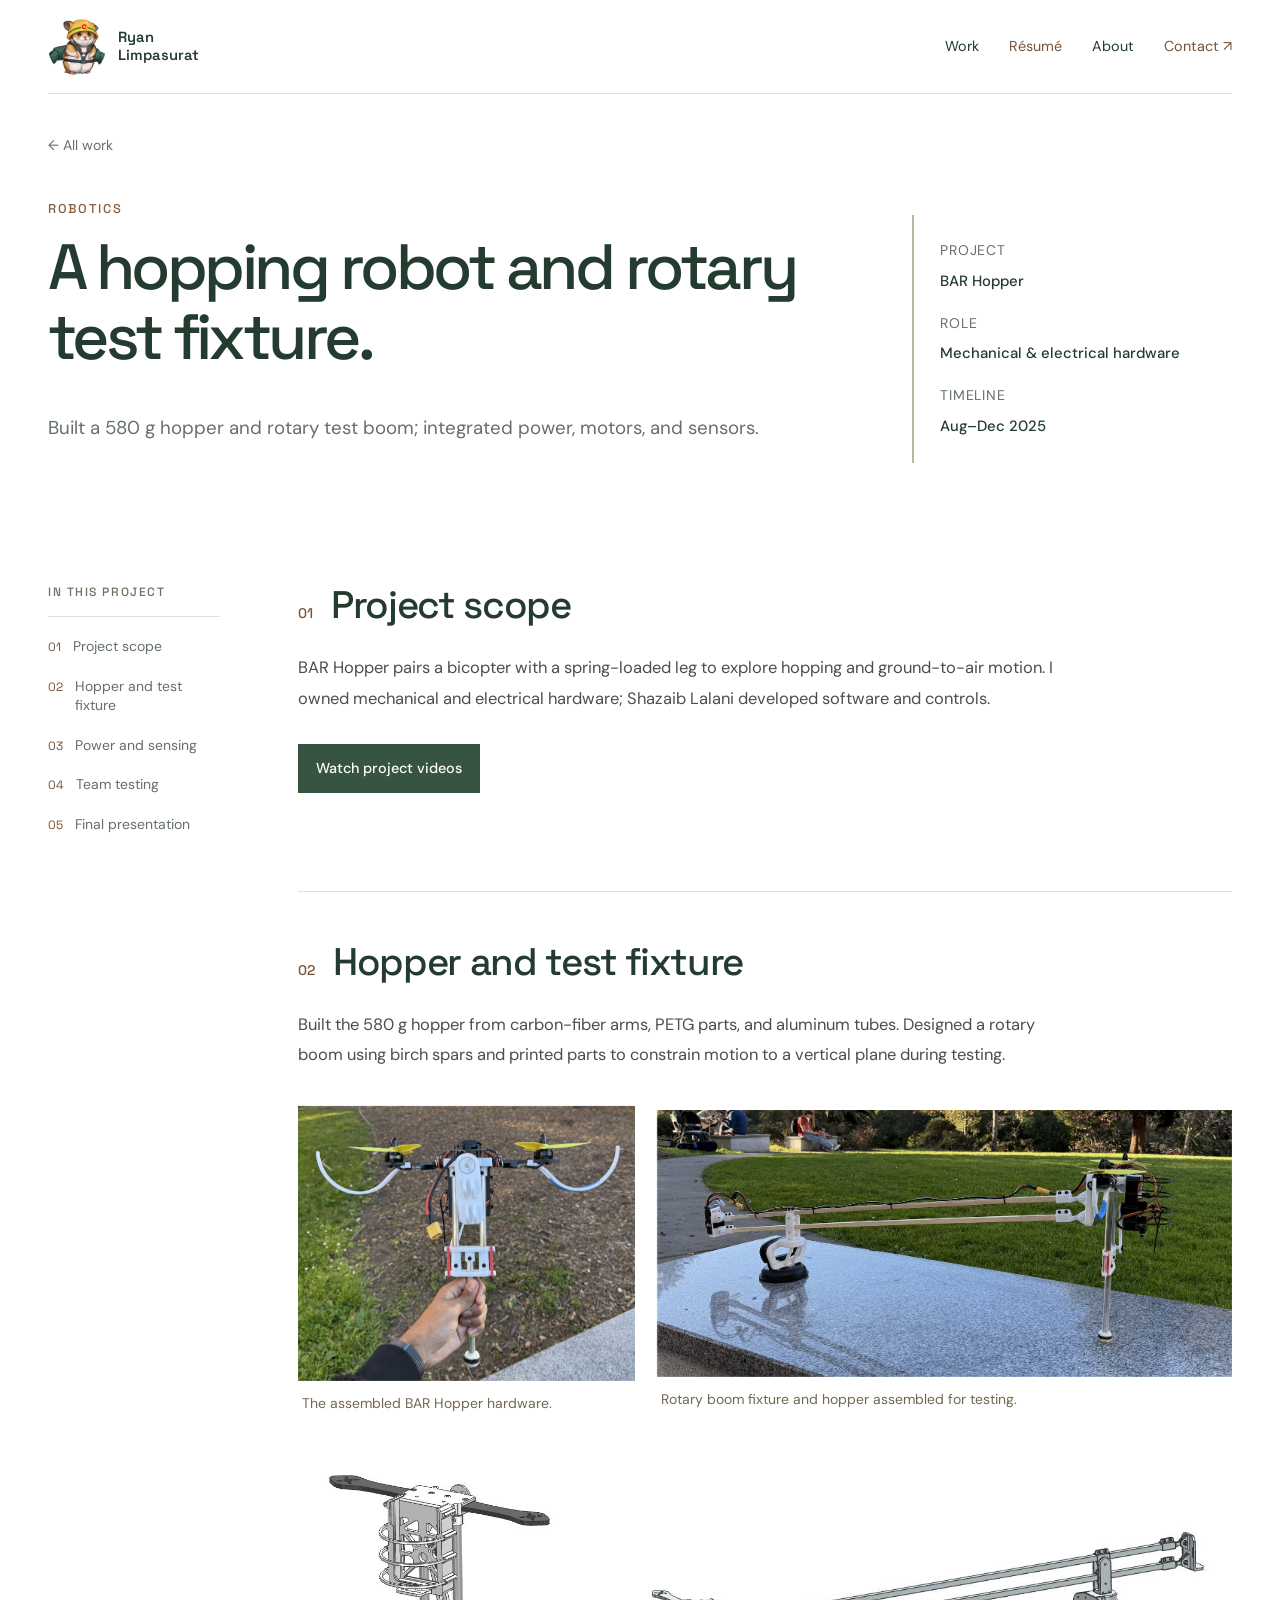
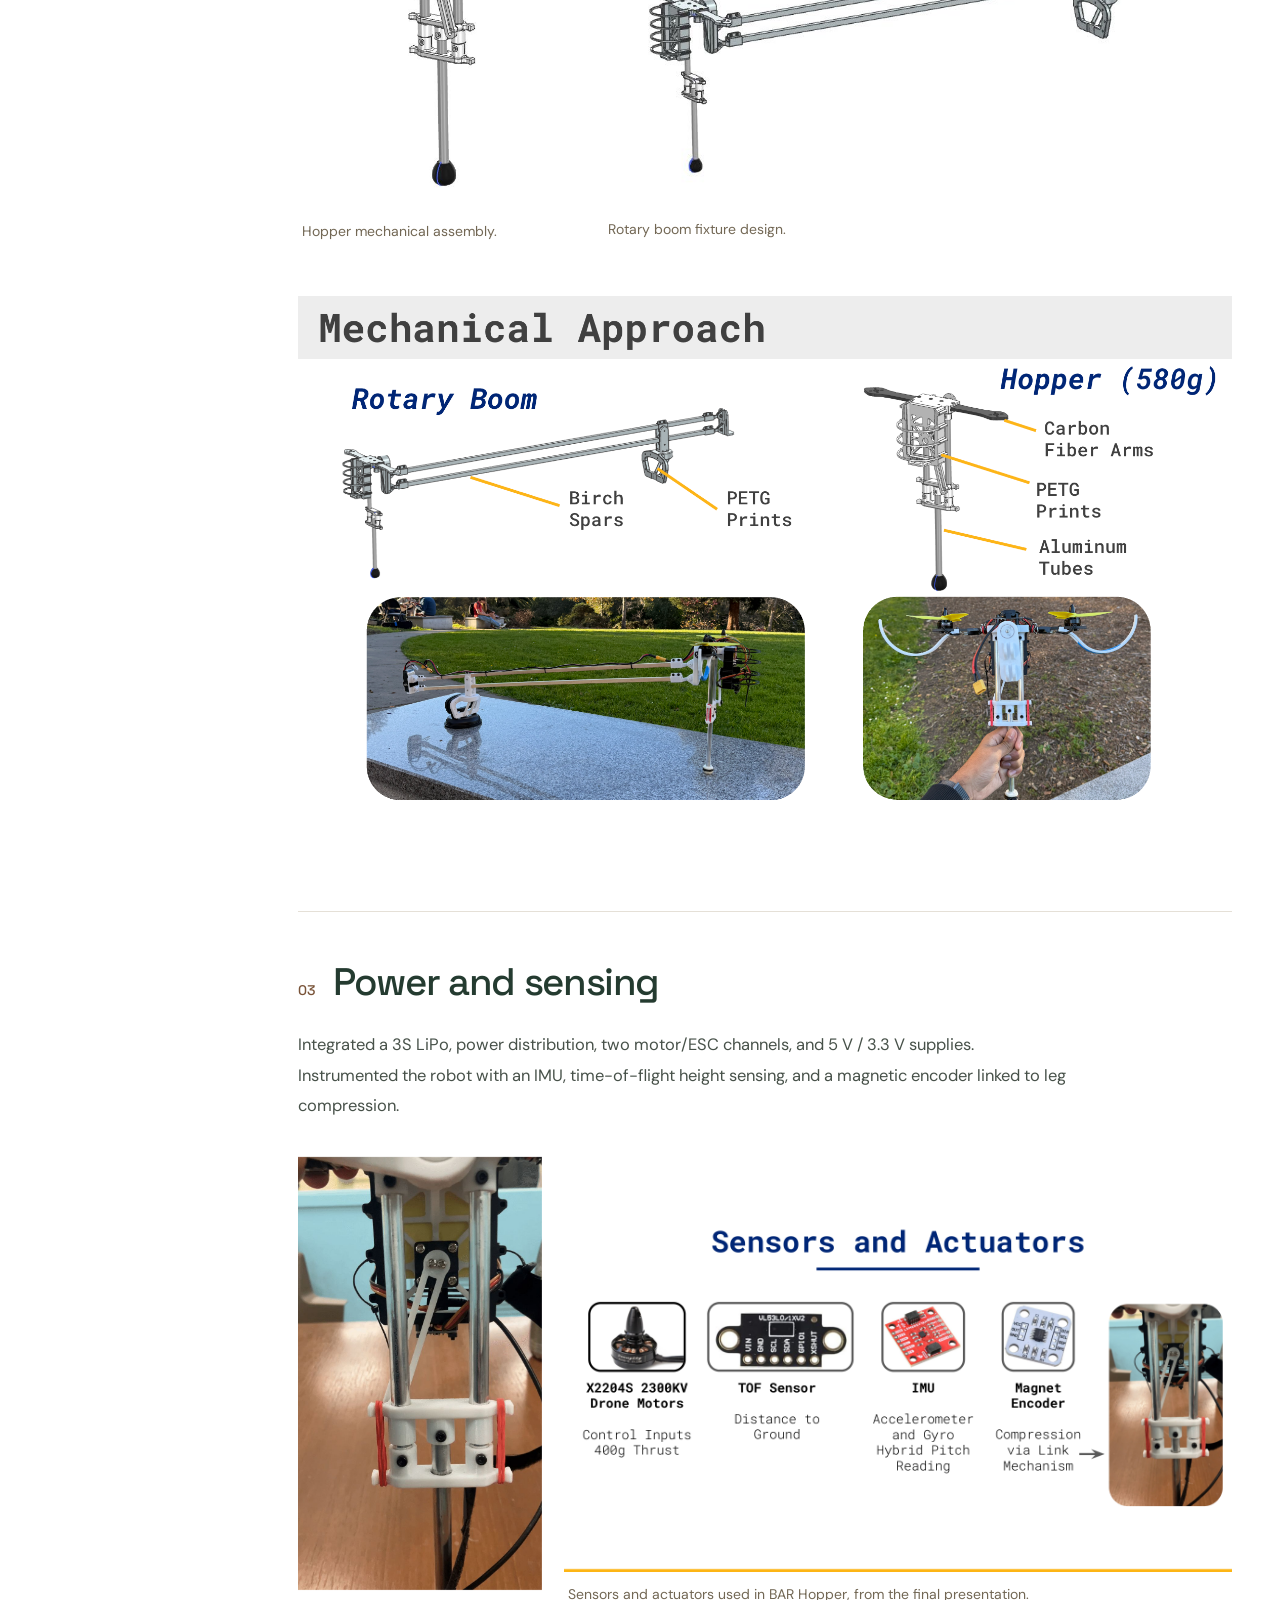
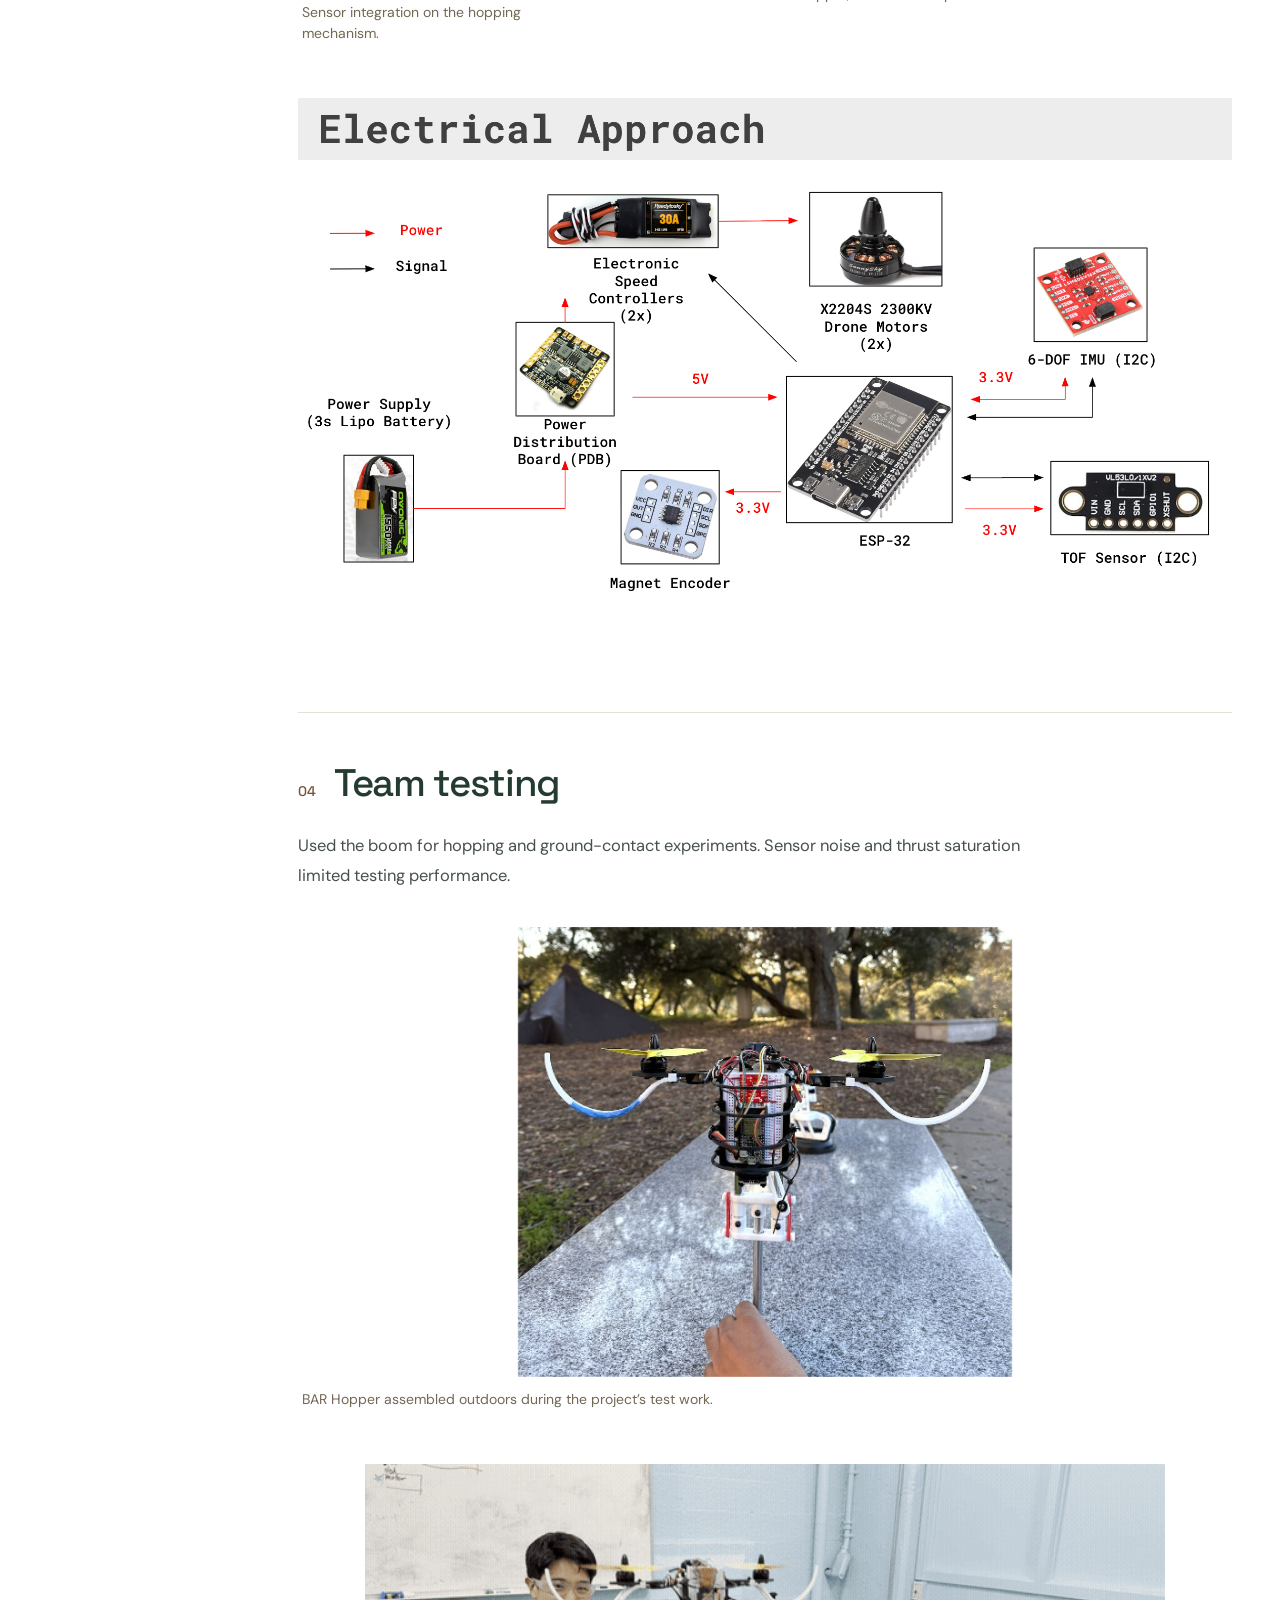
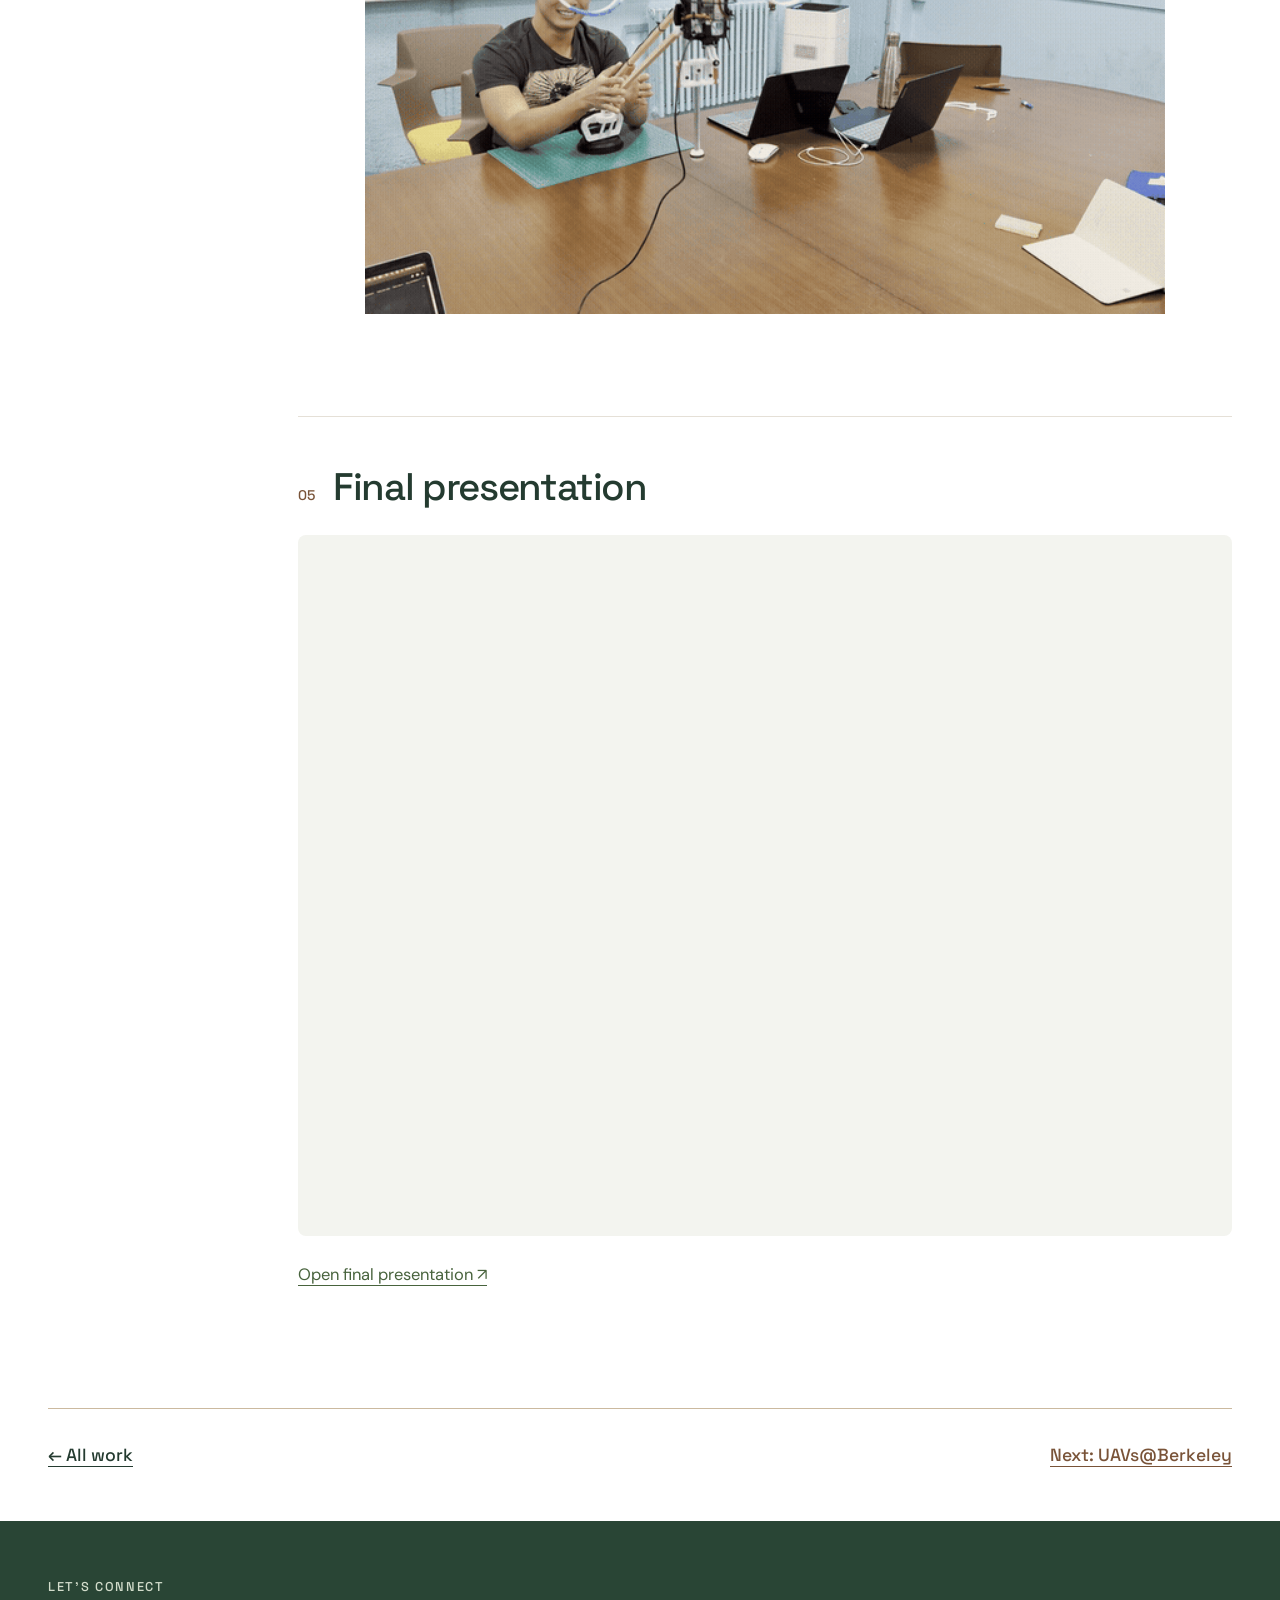
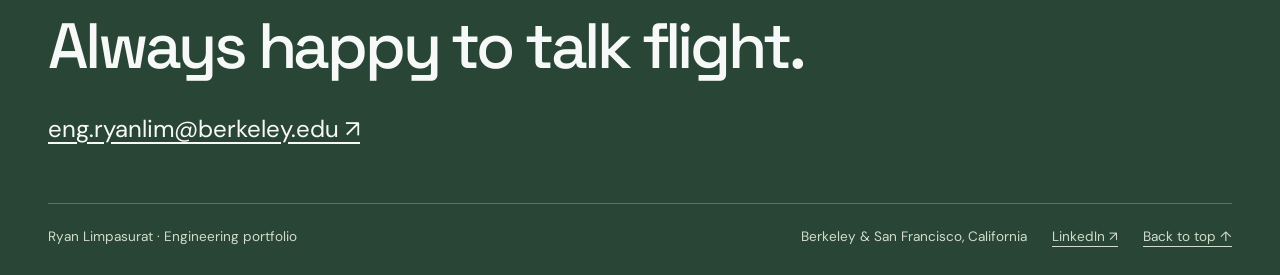
==== commit c886b1ee: "Refresh browser caches for repaired portfolio media" ====
--- a/projects/bar-hopper/index.html
+++ b/projects/bar-hopper/index.html
@@ -1,3 +1,3 @@
 <!DOCTYPE html>
 
-<html lang="en"><head><meta charset="utf-8"/><meta content="width=device-width,initial-scale=1" name="viewport"/><title>BAR Hopper — Ryan Limpasurat</title><meta content="Built a 580 g hopper and rotary test boom; integrated power, motors, and sensors." name="description"/><link href="/assets/cc8177aade-cropped-rescue_hamster_by_thehungtd_dg7qtp6-pre.png" rel="icon" type="image/png"/><link href="/style.css" rel="stylesheet"/></head><body id="top"><a class="skip" href="#main">Skip to content</a><header class="wrap"><nav aria-label="Main navigation" class="nav"><a class="brand" href="/"><img alt="Ryan’s hamster mascot" class="brand-hamster" height="54" src="/assets/cc8177aade-cropped-rescue_hamster_by_thehungtd_dg7qtp6-pre.png" width="54"/><span class="brand-name">Ryan<br/>Limpasurat</span></a><div class="nav-links"><a href="/#work">Work</a><a class="resume-link" href="https://docs.google.com/document/d/1uAulsKVpNyA8r-6NnI3T_6q6APFQ8vaxruHTOzFkLVQ/edit?tab=t.0" rel="noopener noreferrer" target="_blank">Résumé</a><a href="/#about">About</a><a href="/#contact">Contact ↗</a></div></nav></header><main class="wrap" id="main"><header class="detail-head"><a class="back" href="/#work">← All work</a><div class="eyebrow">Robotics</div><h1>A hopping robot and rotary test fixture.</h1><p class="detail-summary">Built a 580 g hopper and rotary test boom; integrated power, motors, and sensors.</p><div class="detail-meta"><div><span>Project</span><strong>BAR Hopper</strong></div><div><span>Role</span><strong>Mechanical &amp; electrical hardware</strong></div><div><span>Timeline</span><strong>Aug–Dec 2025</strong></div></div></header><div class="case-layout"><aside class="case-index"><div class="eyebrow">In this project</div><nav aria-label="Project sections"><a href="#section-1"><span>01</span>Project scope</a><a href="#section-2"><span>02</span>Hopper and test fixture</a><a href="#section-3"><span>03</span>Power and sensing</a><a href="#section-4"><span>04</span>Team testing</a><a href="#document"><span>05</span>Final presentation</a></nav></aside><article class="article"><section class="case-section" id="section-1"><div class="case-section-head"><span class="chapter">01</span><h2>Project scope</h2></div><div class="case-section-body"><p>BAR Hopper pairs a bicopter with a spring-loaded leg to explore hopping and ground-to-air motion. I owned mechanical and electrical hardware; Shazaib Lalani developed software and controls.</p><p class="resource-action"><a class="resource-button" href="https://drive.google.com/drive/u/1/folders/1_5Hx9ZnzIkk-3Om6tEhJxh7tSe7zXP2M" rel="noopener noreferrer" target="_blank">Watch project videos</a></p></div></section><section class="case-section" id="section-2"><div class="case-section-head"><span class="chapter">02</span><h2>Hopper and test fixture</h2></div><div class="case-section-body"><p>Built the 580 g hopper from carbon-fiber arms, PETG parts, and aluminum tubes. Designed a rotary boom using birch spars and printed parts to constrain motion to a vertical plane during testing.</p><div class="curated-gallery"><div class="gallery-row" style="--columns:1.23fr 2.1fr"><div class="gallery-item media-photo"><figure><a aria-label="Enlarge project image" class="image-expand" data-lightbox="" href="/assets/hopper-p5-2.jpeg"><img alt="The assembled BAR Hopper hardware." decoding="async" loading="lazy" src="/assets/hopper-p5-2.jpeg"/></a><figcaption>The assembled BAR Hopper hardware.</figcaption></figure></div><div class="gallery-item media-photo"><figure><a aria-label="Enlarge project image" class="image-expand" data-lightbox="" href="/assets/hopper-p5-3.jpeg"><img alt="Rotary boom fixture and hopper assembled for testing." decoding="async" loading="lazy" src="/assets/hopper-p5-3.jpeg"/></a><figcaption>Rotary boom fixture and hopper assembled for testing.</figcaption></figure></div></div><div class="gallery-row" style="--columns:0.79fr 1.75fr"><div class="gallery-item media-technical"><figure><a aria-label="Enlarge project image" class="image-expand" data-lightbox="" href="/assets/hopper-p5-0.jpeg"><img alt="Hopper mechanical assembly." decoding="async" loading="lazy" src="/assets/hopper-p5-0.jpeg"/></a><figcaption>Hopper mechanical assembly.</figcaption></figure></div><div class="gallery-item media-technical"><figure><a aria-label="Enlarge project image" class="image-expand" data-lightbox="" href="/assets/hopper-p5-1.jpeg"><img alt="Rotary boom fixture design." decoding="async" loading="lazy" src="/assets/hopper-p5-1.jpeg"/></a><figcaption>Rotary boom fixture design.</figcaption></figure></div></div></div><div class="design-notes"><figure><a aria-label="Enlarge project image" class="image-expand" data-lightbox="" href="/assets/30b931358b-screenshot-2026-01-23-at-5.23.29-pm.png"><img alt="Screenshot 2026 01 23 at 5.23.29 PM" decoding="async" loading="lazy" src="/assets/30b931358b-screenshot-2026-01-23-at-5.23.29-pm.png"/></a></figure></div></div></section><section class="case-section" id="section-3"><div class="case-section-head"><span class="chapter">03</span><h2>Power and sensing</h2></div><div class="case-section-body"><p>Integrated a 3S LiPo, power distribution, two motor/ESC channels, and 5 V / 3.3 V supplies. Instrumented the robot with an IMU, time-of-flight height sensing, and a magnetic encoder linked to leg compression.</p><div class="curated-gallery"><div class="gallery-row" style="--columns:0.65fr 1.78fr"><div class="gallery-item media-photo"><figure><a aria-label="Enlarge project image" class="image-expand" data-lightbox="" href="/assets/hopper-p7-4.jpeg"><img alt="Sensor integration on the hopping mechanism." decoding="async" loading="lazy" src="/assets/hopper-p7-4.jpeg"/></a><figcaption>Sensor integration on the hopping mechanism.</figcaption></figure></div><div class="gallery-item media-technical"><figure><a aria-label="Enlarge project image" class="image-expand" data-lightbox="" href="/assets/hopper-slide7.png"><img alt="Sensors and actuators used in BAR Hopper, from the final presentation." decoding="async" loading="lazy" src="/assets/hopper-slide7.png"/></a><figcaption>Sensors and actuators used in BAR Hopper, from the final presentation.</figcaption></figure></div></div></div><div class="design-notes"><figure><a aria-label="Enlarge project image" class="image-expand" data-lightbox="" href="/assets/e3375fcd2d-screenshot-2026-01-23-at-5.23.47-pm.png"><img alt="Screenshot 2026 01 23 at 5.23.47 PM" decoding="async" loading="lazy" src="/assets/e3375fcd2d-screenshot-2026-01-23-at-5.23.47-pm.png"/></a></figure></div></div></section><section class="case-section" id="section-4"><div class="case-section-head"><span class="chapter">04</span><h2>Team testing</h2></div><div class="case-section-body"><p>Used the boom for hopping and ground-contact experiments. Sensor noise and thrust saturation limited testing performance.</p><div class="curated-gallery"><div class="gallery-row" style="--columns:1.1fr"><div class="gallery-item media-photo"><figure><a aria-label="Enlarge project image" class="image-expand" data-lightbox="" href="/assets/hopper-p17-0.jpeg"><img alt="BAR Hopper assembled outdoors during the project’s test work." decoding="async" loading="lazy" src="/assets/hopper-p17-0.jpeg"/></a><figcaption>BAR Hopper assembled outdoors during the project’s test work.</figcaption></figure></div></div></div><div class="curated-gallery"><div class="gallery-feature media-motion"><figure><a aria-label="Enlarge project image" class="image-expand" data-lightbox="" href="/assets/e17518245d-1000009b00000320000001c25348cbb0b3dd12c3.gif"><img alt="1000009B00000320000001C25348CBB0B3DD12C3" decoding="async" loading="lazy" src="/assets/e17518245d-1000009b00000320000001c25348cbb0b3dd12c3.gif"/></a></figure></div></div></div></section><section class="case-section" id="document"><div class="case-section-head"><span class="chapter">05</span><h2>Final presentation</h2></div><div class="case-section-body"><iframe allowfullscreen="" class="document-viewer slides-viewer" loading="lazy" src="https://docs.google.com/presentation/d/1nA2puY3Z5I6PODt1bSZKz5oR9chOXIRGJ93HX8Fh__4/preview" title="BAR Hopper final presentation"></iframe><p><a href="https://docs.google.com/presentation/d/1nA2puY3Z5I6PODt1bSZKz5oR9chOXIRGJ93HX8Fh__4/edit?usp=sharing" rel="noopener noreferrer" target="_blank">Open final presentation ↗</a></p></div></section></article></div><div class="next-project"><a href="/#work">← All work</a><a href="/projects/uav/">Next: UAVs@Berkeley</a></div></main><footer class="footer" id="contact"><div class="wrap"><div class="eyebrow">Let’s connect</div><h2>Always happy to talk flight.</h2><a class="footer-email" href="mailto:eng.ryanlim@berkeley.edu">eng.ryanlim@berkeley.edu ↗</a><div class="footer-bottom"><span>Ryan Limpasurat · Engineering portfolio</span><div class="footer-links"><span>Berkeley &amp; San Francisco, California</span><a href="https://www.linkedin.com/in/ryan-limpasurat/" rel="noopener noreferrer" target="_blank">LinkedIn ↗</a><a href="#top">Back to top ↑</a></div></div></div></footer><script defer="" src="/site.js"></script></body></html>+<html lang="en"><head><meta charset="utf-8"/><meta content="width=device-width,initial-scale=1" name="viewport"/><title>BAR Hopper — Ryan Limpasurat</title><meta content="Built a 580 g hopper and rotary test boom; integrated power, motors, and sensors." name="description"/><link href="/assets/cc8177aade-cropped-rescue_hamster_by_thehungtd_dg7qtp6-pre.png" rel="icon" type="image/png"/><link href="/style.css" rel="stylesheet"/></head><body id="top"><a class="skip" href="#main">Skip to content</a><header class="wrap"><nav aria-label="Main navigation" class="nav"><a class="brand" href="/"><img alt="Ryan’s hamster mascot" class="brand-hamster" height="54" src="/assets/cc8177aade-cropped-rescue_hamster_by_thehungtd_dg7qtp6-pre.png" width="54"/><span class="brand-name">Ryan<br/>Limpasurat</span></a><div class="nav-links"><a href="/#work">Work</a><a class="resume-link" href="https://docs.google.com/document/d/1uAulsKVpNyA8r-6NnI3T_6q6APFQ8vaxruHTOzFkLVQ/edit?tab=t.0" rel="noopener noreferrer" target="_blank">Résumé</a><a href="/#about">About</a><a href="/#contact">Contact ↗</a></div></nav></header><main class="wrap" id="main"><header class="detail-head"><a class="back" href="/#work">← All work</a><div class="eyebrow">Robotics</div><h1>A hopping robot and rotary test fixture.</h1><p class="detail-summary">Built a 580 g hopper and rotary test boom; integrated power, motors, and sensors.</p><div class="detail-meta"><div><span>Project</span><strong>BAR Hopper</strong></div><div><span>Role</span><strong>Mechanical &amp; electrical hardware</strong></div><div><span>Timeline</span><strong>Aug–Dec 2025</strong></div></div></header><div class="case-layout"><aside class="case-index"><div class="eyebrow">In this project</div><nav aria-label="Project sections"><a href="#section-1"><span>01</span>Project scope</a><a href="#section-2"><span>02</span>Hopper and test fixture</a><a href="#section-3"><span>03</span>Power and sensing</a><a href="#section-4"><span>04</span>Team testing</a><a href="#document"><span>05</span>Final presentation</a></nav></aside><article class="article"><section class="case-section" id="section-1"><div class="case-section-head"><span class="chapter">01</span><h2>Project scope</h2></div><div class="case-section-body"><p>BAR Hopper pairs a bicopter with a spring-loaded leg to explore hopping and ground-to-air motion. I owned mechanical and electrical hardware; Shazaib Lalani developed software and controls.</p><p class="resource-action"><a class="resource-button" href="https://drive.google.com/drive/u/1/folders/1_5Hx9ZnzIkk-3Om6tEhJxh7tSe7zXP2M" rel="noopener noreferrer" target="_blank">Watch project videos</a></p></div></section><section class="case-section" id="section-2"><div class="case-section-head"><span class="chapter">02</span><h2>Hopper and test fixture</h2></div><div class="case-section-body"><p>Built the 580 g hopper from carbon-fiber arms, PETG parts, and aluminum tubes. Designed a rotary boom using birch spars and printed parts to constrain motion to a vertical plane during testing.</p><div class="curated-gallery"><div class="gallery-row" style="--columns:1.23fr 2.1fr"><div class="gallery-item media-photo"><figure><a aria-label="Enlarge project image" class="image-expand" data-lightbox="" href="/assets/hopper-p5-2.jpeg"><img alt="The assembled BAR Hopper hardware." decoding="async" loading="lazy" src="/assets/hopper-p5-2.jpeg"/></a><figcaption>The assembled BAR Hopper hardware.</figcaption></figure></div><div class="gallery-item media-photo"><figure><a aria-label="Enlarge project image" class="image-expand" data-lightbox="" href="/assets/hopper-p5-3.jpeg"><img alt="Rotary boom fixture and hopper assembled for testing." decoding="async" loading="lazy" src="/assets/hopper-p5-3.jpeg"/></a><figcaption>Rotary boom fixture and hopper assembled for testing.</figcaption></figure></div></div><div class="gallery-row" style="--columns:0.79fr 1.75fr"><div class="gallery-item media-technical"><figure><a aria-label="Enlarge project image" class="image-expand" data-lightbox="" href="/assets/hopper-p5-0.jpeg"><img alt="Hopper mechanical assembly." decoding="async" loading="lazy" src="/assets/hopper-p5-0.jpeg"/></a><figcaption>Hopper mechanical assembly.</figcaption></figure></div><div class="gallery-item media-technical"><figure><a aria-label="Enlarge project image" class="image-expand" data-lightbox="" href="/assets/hopper-p5-1.jpeg"><img alt="Rotary boom fixture design." decoding="async" loading="lazy" src="/assets/hopper-p5-1.jpeg"/></a><figcaption>Rotary boom fixture design.</figcaption></figure></div></div></div><div class="design-notes"><figure><a aria-label="Enlarge project image" class="image-expand" data-lightbox="" href="/assets/30b931358b-screenshot-2026-01-23-at-5.23.29-pm.png?v=08e706e"><img alt="Screenshot 2026 01 23 at 5.23.29 PM" decoding="async" loading="lazy" src="/assets/30b931358b-screenshot-2026-01-23-at-5.23.29-pm.png?v=08e706e"/></a></figure></div></div></section><section class="case-section" id="section-3"><div class="case-section-head"><span class="chapter">03</span><h2>Power and sensing</h2></div><div class="case-section-body"><p>Integrated a 3S LiPo, power distribution, two motor/ESC channels, and 5 V / 3.3 V supplies. Instrumented the robot with an IMU, time-of-flight height sensing, and a magnetic encoder linked to leg compression.</p><div class="curated-gallery"><div class="gallery-row" style="--columns:0.65fr 1.78fr"><div class="gallery-item media-photo"><figure><a aria-label="Enlarge project image" class="image-expand" data-lightbox="" href="/assets/hopper-p7-4.jpeg"><img alt="Sensor integration on the hopping mechanism." decoding="async" loading="lazy" src="/assets/hopper-p7-4.jpeg"/></a><figcaption>Sensor integration on the hopping mechanism.</figcaption></figure></div><div class="gallery-item media-technical"><figure><a aria-label="Enlarge project image" class="image-expand" data-lightbox="" href="/assets/hopper-slide7.png"><img alt="Sensors and actuators used in BAR Hopper, from the final presentation." decoding="async" loading="lazy" src="/assets/hopper-slide7.png"/></a><figcaption>Sensors and actuators used in BAR Hopper, from the final presentation.</figcaption></figure></div></div></div><div class="design-notes"><figure><a aria-label="Enlarge project image" class="image-expand" data-lightbox="" href="/assets/e3375fcd2d-screenshot-2026-01-23-at-5.23.47-pm.png"><img alt="Screenshot 2026 01 23 at 5.23.47 PM" decoding="async" loading="lazy" src="/assets/e3375fcd2d-screenshot-2026-01-23-at-5.23.47-pm.png"/></a></figure></div></div></section><section class="case-section" id="section-4"><div class="case-section-head"><span class="chapter">04</span><h2>Team testing</h2></div><div class="case-section-body"><p>Used the boom for hopping and ground-contact experiments. Sensor noise and thrust saturation limited testing performance.</p><div class="curated-gallery"><div class="gallery-row" style="--columns:1.1fr"><div class="gallery-item media-photo"><figure><a aria-label="Enlarge project image" class="image-expand" data-lightbox="" href="/assets/hopper-p17-0.jpeg"><img alt="BAR Hopper assembled outdoors during the project’s test work." decoding="async" loading="lazy" src="/assets/hopper-p17-0.jpeg"/></a><figcaption>BAR Hopper assembled outdoors during the project’s test work.</figcaption></figure></div></div></div><div class="curated-gallery"><div class="gallery-feature media-motion"><figure><a aria-label="Enlarge project image" class="image-expand" data-lightbox="" href="/assets/e17518245d-1000009b00000320000001c25348cbb0b3dd12c3.gif?v=08e706e"><img alt="1000009B00000320000001C25348CBB0B3DD12C3" decoding="async" loading="lazy" src="/assets/e17518245d-1000009b00000320000001c25348cbb0b3dd12c3.gif?v=08e706e"/></a></figure></div></div></div></section><section class="case-section" id="document"><div class="case-section-head"><span class="chapter">05</span><h2>Final presentation</h2></div><div class="case-section-body"><iframe allowfullscreen="" class="document-viewer slides-viewer" loading="lazy" src="https://docs.google.com/presentation/d/1nA2puY3Z5I6PODt1bSZKz5oR9chOXIRGJ93HX8Fh__4/preview" title="BAR Hopper final presentation"></iframe><p><a href="https://docs.google.com/presentation/d/1nA2puY3Z5I6PODt1bSZKz5oR9chOXIRGJ93HX8Fh__4/edit?usp=sharing" rel="noopener noreferrer" target="_blank">Open final presentation ↗</a></p></div></section></article></div><div class="next-project"><a href="/#work">← All work</a><a href="/projects/uav/">Next: UAVs@Berkeley</a></div></main><footer class="footer" id="contact"><div class="wrap"><div class="eyebrow">Let’s connect</div><h2>Always happy to talk flight.</h2><a class="footer-email" href="mailto:eng.ryanlim@berkeley.edu">eng.ryanlim@berkeley.edu ↗</a><div class="footer-bottom"><span>Ryan Limpasurat · Engineering portfolio</span><div class="footer-links"><span>Berkeley &amp; San Francisco, California</span><a href="https://www.linkedin.com/in/ryan-limpasurat/" rel="noopener noreferrer" target="_blank">LinkedIn ↗</a><a href="#top">Back to top ↑</a></div></div></div></footer><script defer="" src="/site.js"></script></body></html>
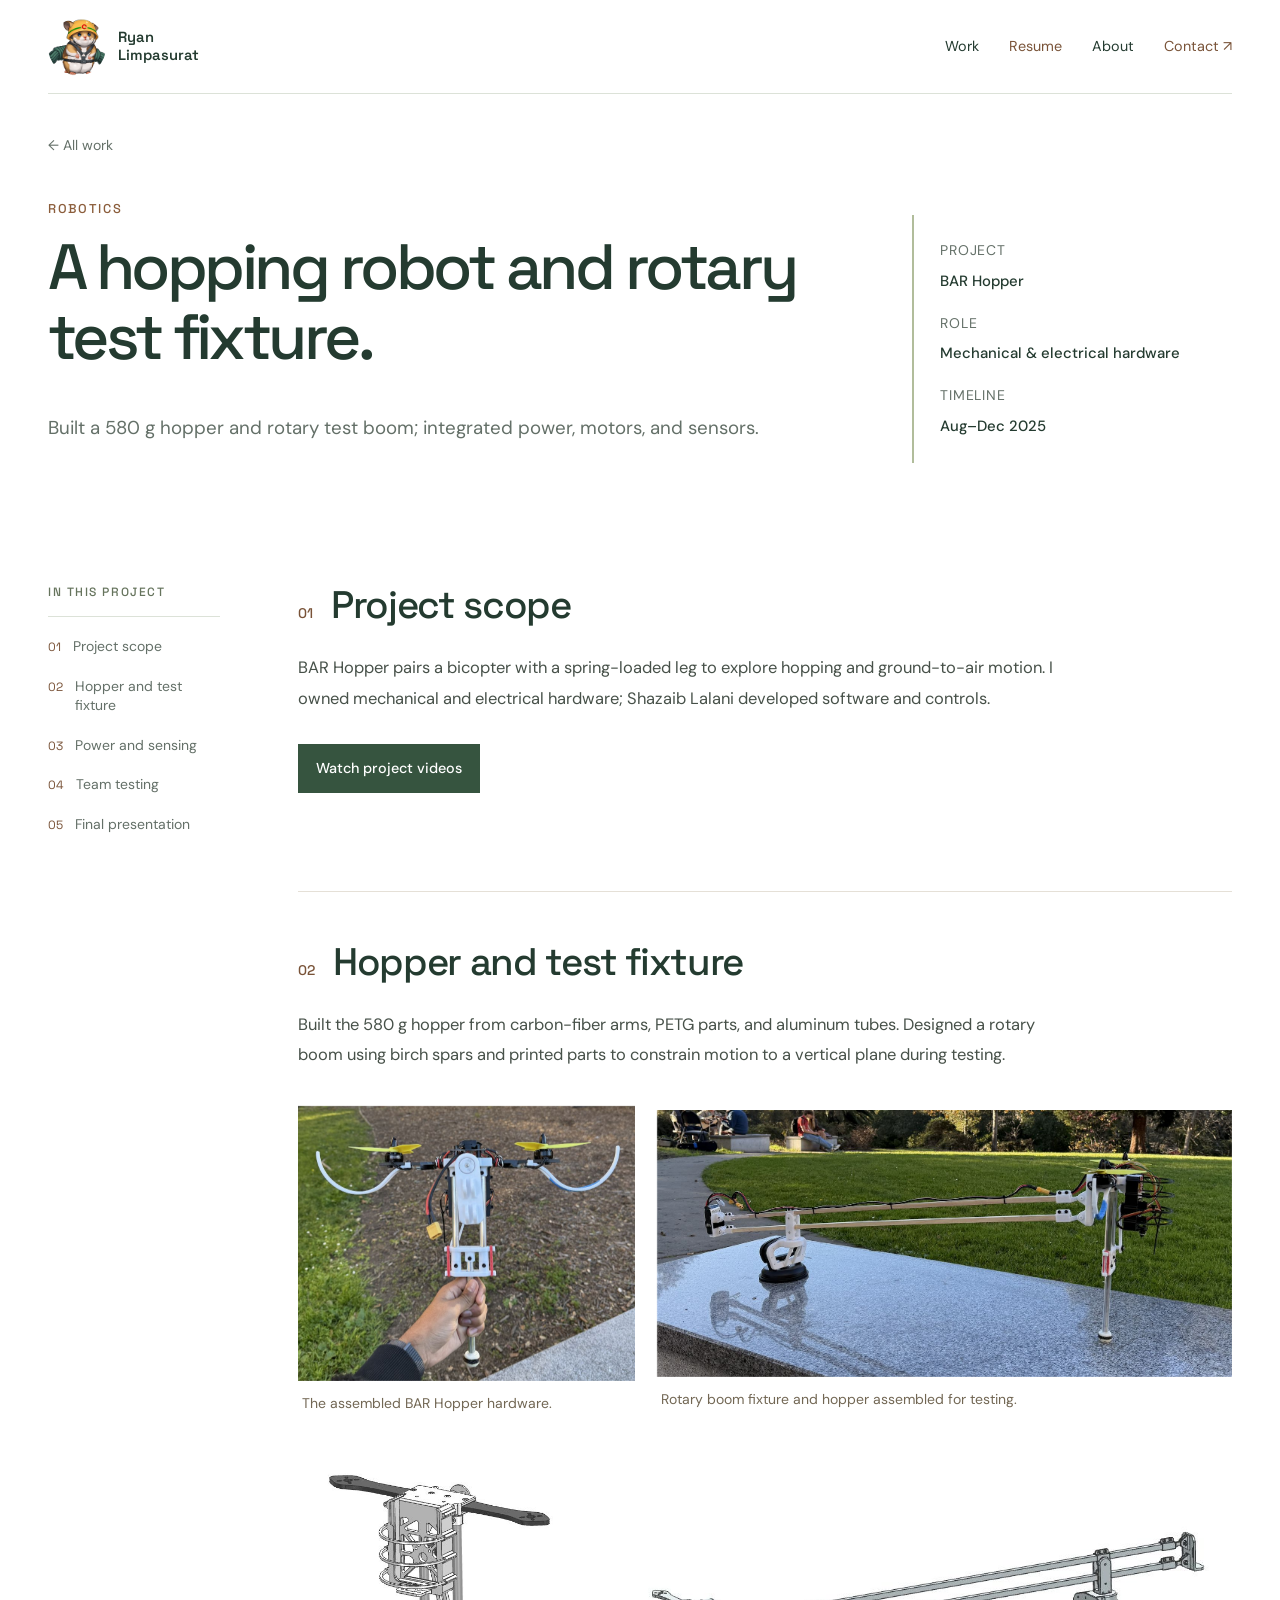
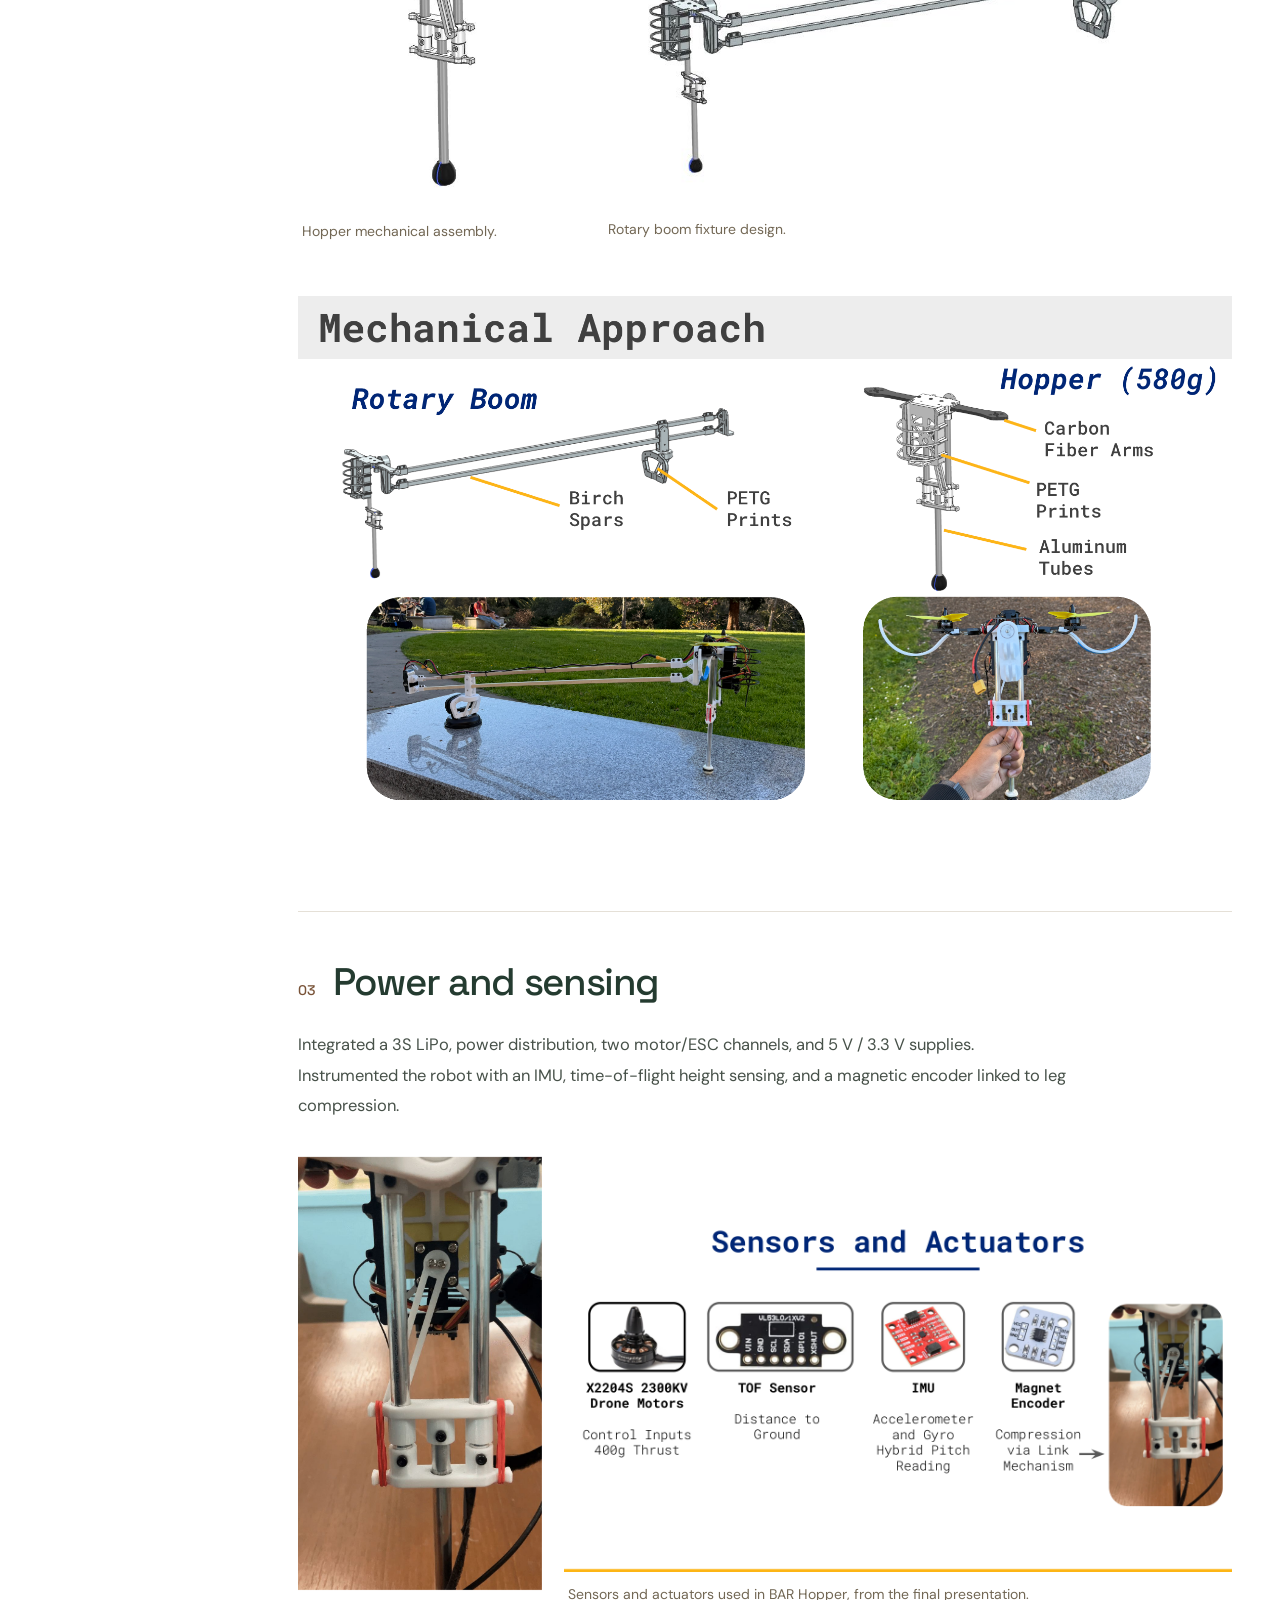
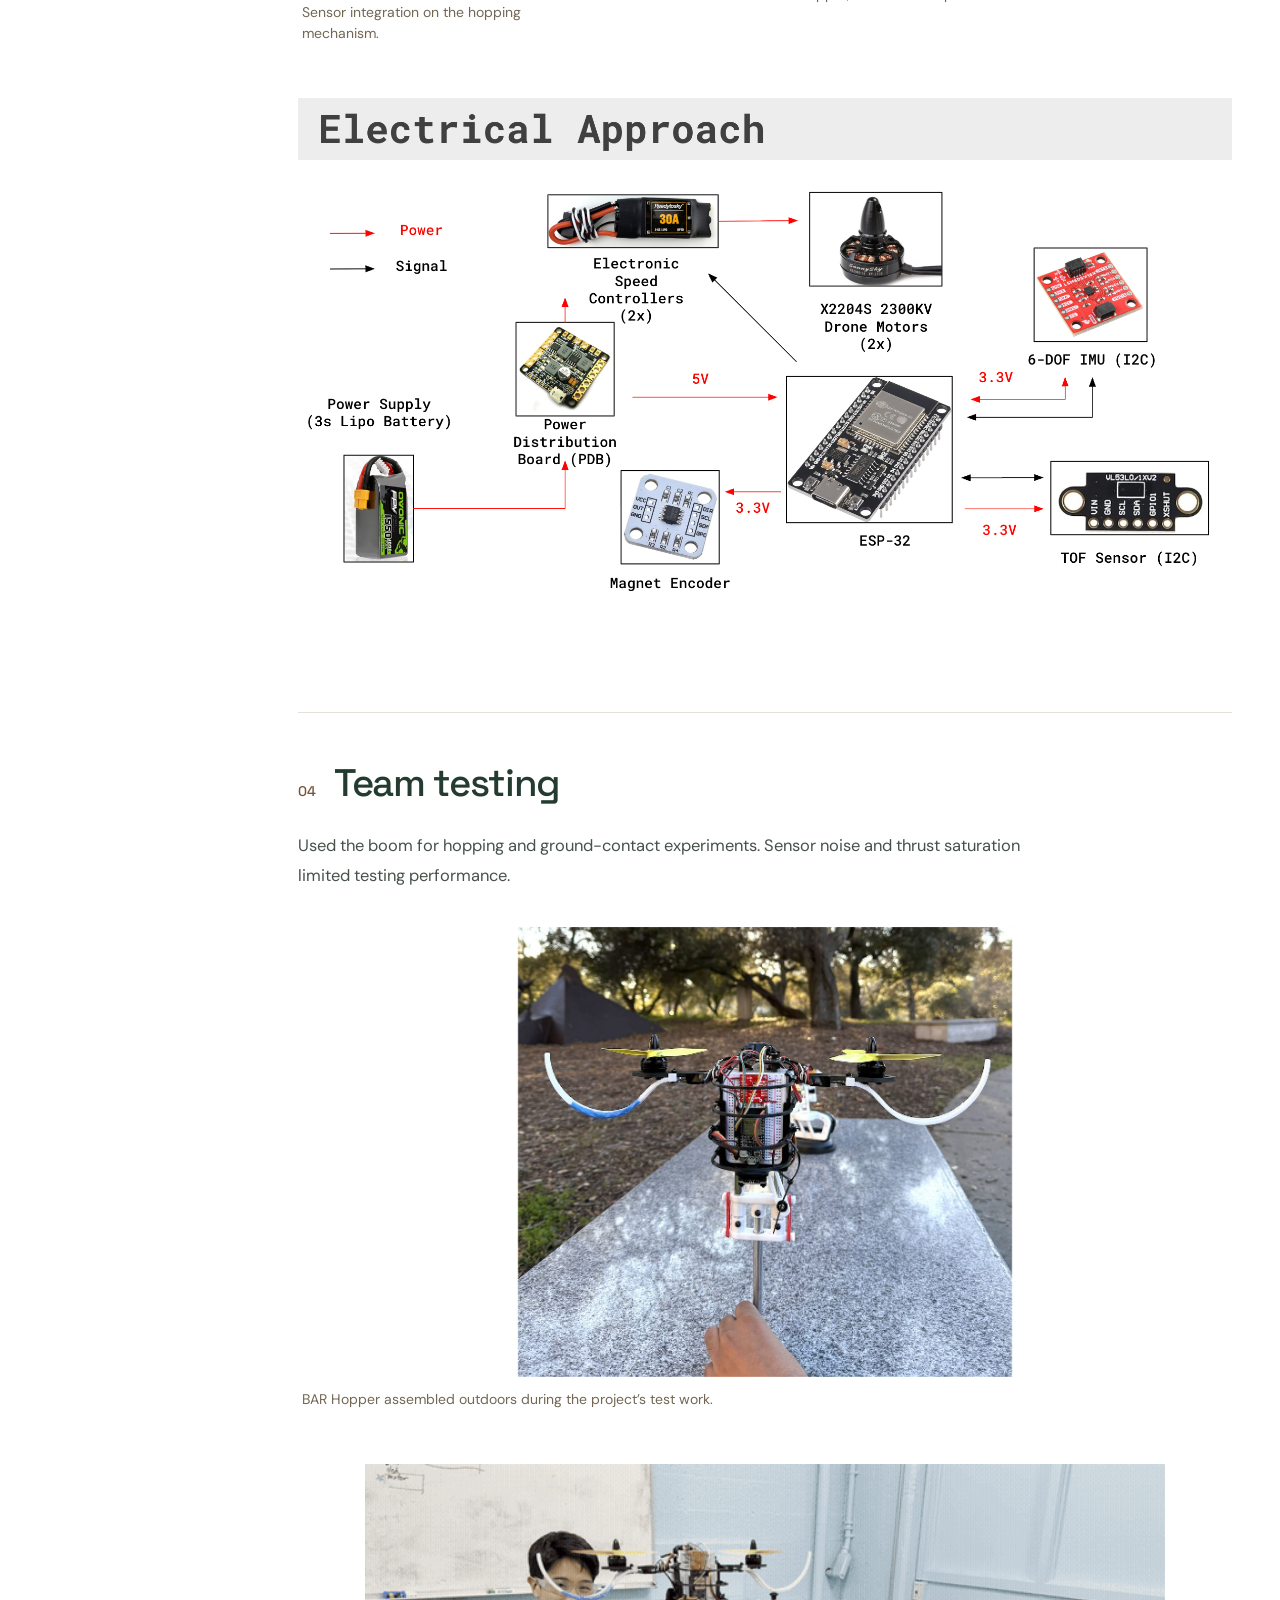
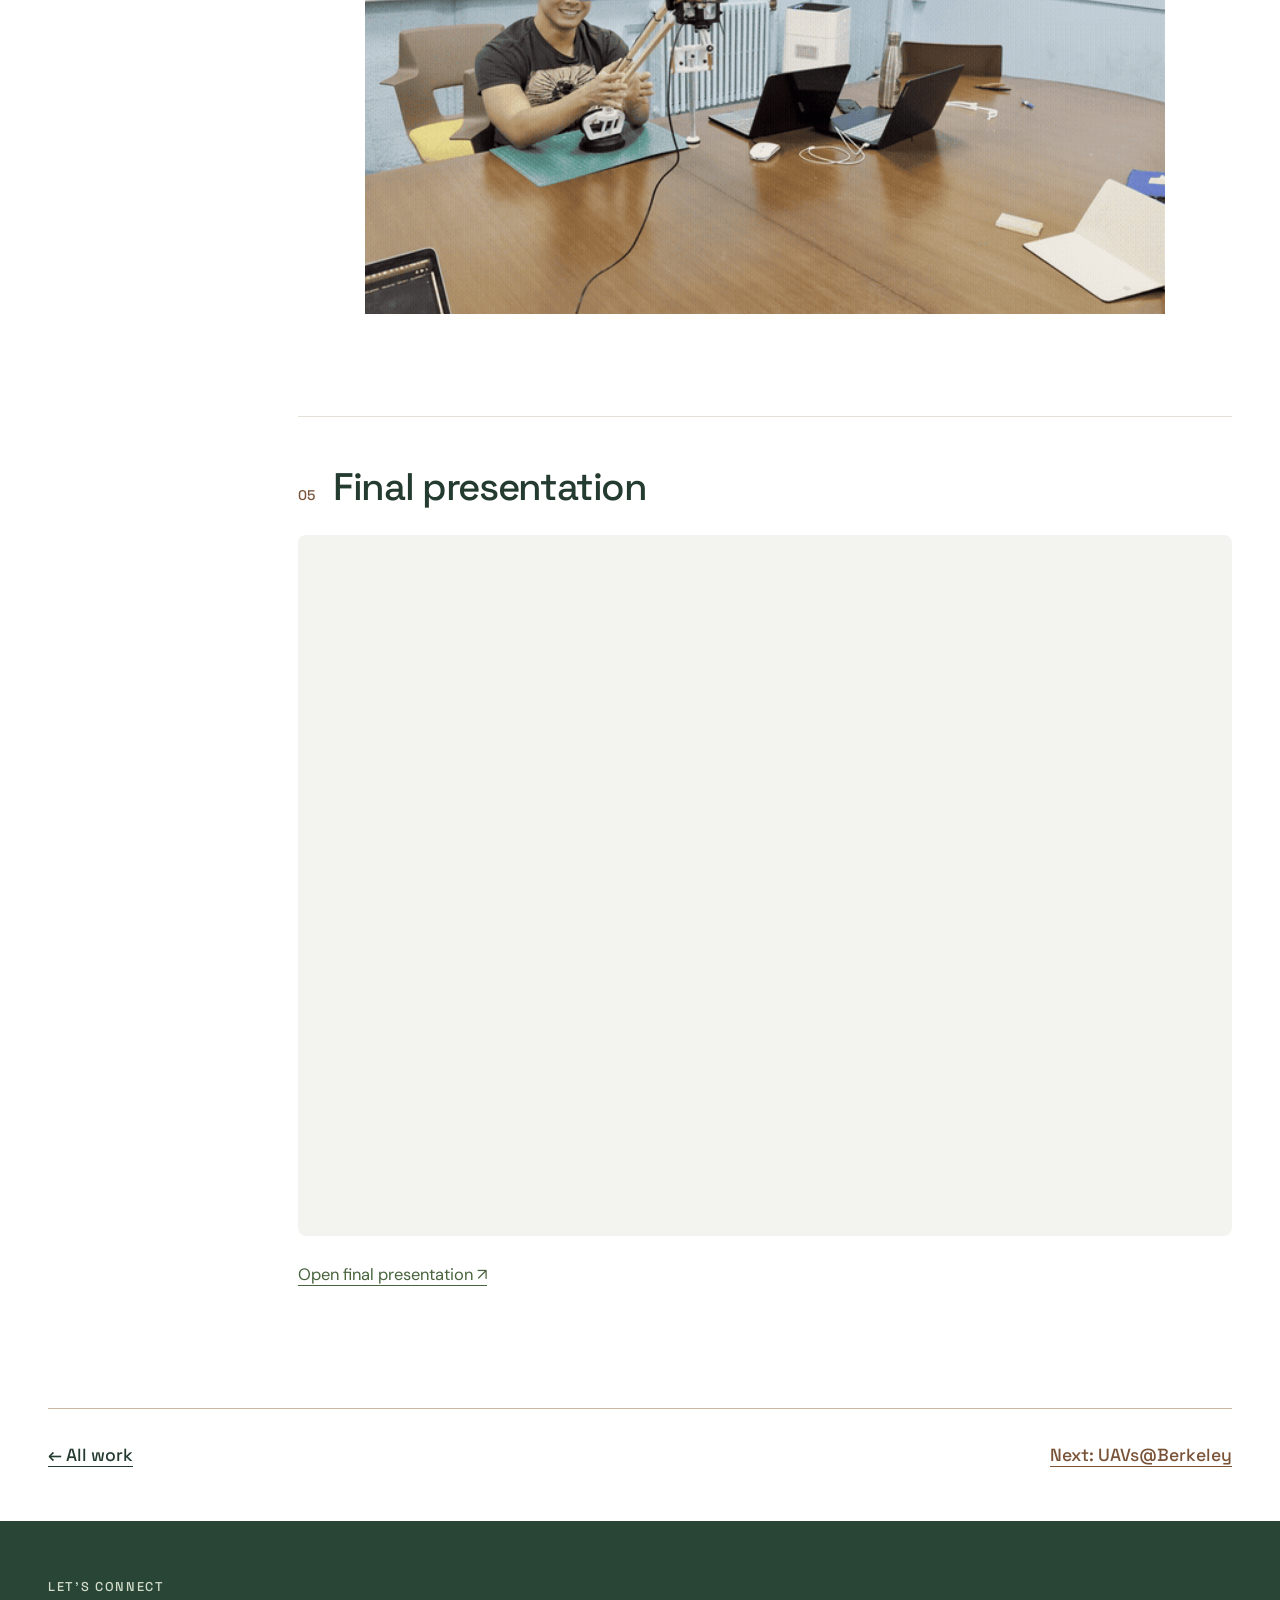
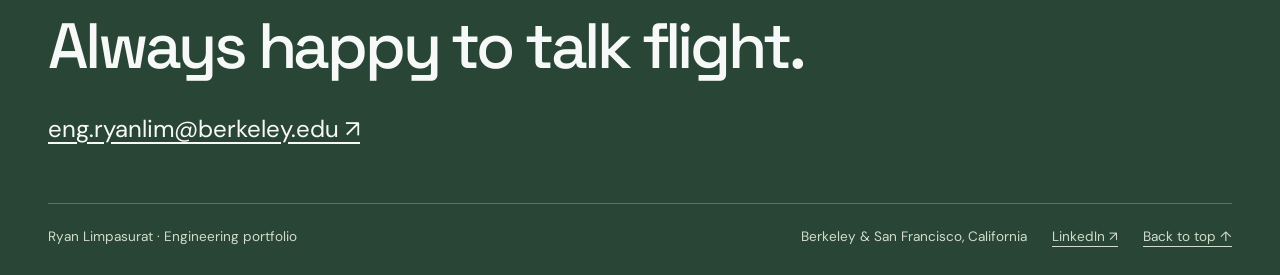
==== commit d71c0d3e: "Use unaccented Resume navigation label" ====
--- a/projects/bar-hopper/index.html
+++ b/projects/bar-hopper/index.html
@@ -1,3 +1,3 @@
 <!DOCTYPE html>
 
-<html lang="en"><head><meta charset="utf-8"/><meta content="width=device-width,initial-scale=1" name="viewport"/><title>BAR Hopper — Ryan Limpasurat</title><meta content="Built a 580 g hopper and rotary test boom; integrated power, motors, and sensors." name="description"/><link href="/assets/cc8177aade-cropped-rescue_hamster_by_thehungtd_dg7qtp6-pre.png" rel="icon" type="image/png"/><link href="/style.css" rel="stylesheet"/></head><body id="top"><a class="skip" href="#main">Skip to content</a><header class="wrap"><nav aria-label="Main navigation" class="nav"><a class="brand" href="/"><img alt="Ryan’s hamster mascot" class="brand-hamster" height="54" src="/assets/cc8177aade-cropped-rescue_hamster_by_thehungtd_dg7qtp6-pre.png" width="54"/><span class="brand-name">Ryan<br/>Limpasurat</span></a><div class="nav-links"><a href="/#work">Work</a><a class="resume-link" href="https://docs.google.com/document/d/1uAulsKVpNyA8r-6NnI3T_6q6APFQ8vaxruHTOzFkLVQ/edit?tab=t.0" rel="noopener noreferrer" target="_blank">Résumé</a><a href="/#about">About</a><a href="/#contact">Contact ↗</a></div></nav></header><main class="wrap" id="main"><header class="detail-head"><a class="back" href="/#work">← All work</a><div class="eyebrow">Robotics</div><h1>A hopping robot and rotary test fixture.</h1><p class="detail-summary">Built a 580 g hopper and rotary test boom; integrated power, motors, and sensors.</p><div class="detail-meta"><div><span>Project</span><strong>BAR Hopper</strong></div><div><span>Role</span><strong>Mechanical &amp; electrical hardware</strong></div><div><span>Timeline</span><strong>Aug–Dec 2025</strong></div></div></header><div class="case-layout"><aside class="case-index"><div class="eyebrow">In this project</div><nav aria-label="Project sections"><a href="#section-1"><span>01</span>Project scope</a><a href="#section-2"><span>02</span>Hopper and test fixture</a><a href="#section-3"><span>03</span>Power and sensing</a><a href="#section-4"><span>04</span>Team testing</a><a href="#document"><span>05</span>Final presentation</a></nav></aside><article class="article"><section class="case-section" id="section-1"><div class="case-section-head"><span class="chapter">01</span><h2>Project scope</h2></div><div class="case-section-body"><p>BAR Hopper pairs a bicopter with a spring-loaded leg to explore hopping and ground-to-air motion. I owned mechanical and electrical hardware; Shazaib Lalani developed software and controls.</p><p class="resource-action"><a class="resource-button" href="https://drive.google.com/drive/u/1/folders/1_5Hx9ZnzIkk-3Om6tEhJxh7tSe7zXP2M" rel="noopener noreferrer" target="_blank">Watch project videos</a></p></div></section><section class="case-section" id="section-2"><div class="case-section-head"><span class="chapter">02</span><h2>Hopper and test fixture</h2></div><div class="case-section-body"><p>Built the 580 g hopper from carbon-fiber arms, PETG parts, and aluminum tubes. Designed a rotary boom using birch spars and printed parts to constrain motion to a vertical plane during testing.</p><div class="curated-gallery"><div class="gallery-row" style="--columns:1.23fr 2.1fr"><div class="gallery-item media-photo"><figure><a aria-label="Enlarge project image" class="image-expand" data-lightbox="" href="/assets/hopper-p5-2.jpeg"><img alt="The assembled BAR Hopper hardware." decoding="async" loading="lazy" src="/assets/hopper-p5-2.jpeg"/></a><figcaption>The assembled BAR Hopper hardware.</figcaption></figure></div><div class="gallery-item media-photo"><figure><a aria-label="Enlarge project image" class="image-expand" data-lightbox="" href="/assets/hopper-p5-3.jpeg"><img alt="Rotary boom fixture and hopper assembled for testing." decoding="async" loading="lazy" src="/assets/hopper-p5-3.jpeg"/></a><figcaption>Rotary boom fixture and hopper assembled for testing.</figcaption></figure></div></div><div class="gallery-row" style="--columns:0.79fr 1.75fr"><div class="gallery-item media-technical"><figure><a aria-label="Enlarge project image" class="image-expand" data-lightbox="" href="/assets/hopper-p5-0.jpeg"><img alt="Hopper mechanical assembly." decoding="async" loading="lazy" src="/assets/hopper-p5-0.jpeg"/></a><figcaption>Hopper mechanical assembly.</figcaption></figure></div><div class="gallery-item media-technical"><figure><a aria-label="Enlarge project image" class="image-expand" data-lightbox="" href="/assets/hopper-p5-1.jpeg"><img alt="Rotary boom fixture design." decoding="async" loading="lazy" src="/assets/hopper-p5-1.jpeg"/></a><figcaption>Rotary boom fixture design.</figcaption></figure></div></div></div><div class="design-notes"><figure><a aria-label="Enlarge project image" class="image-expand" data-lightbox="" href="/assets/30b931358b-screenshot-2026-01-23-at-5.23.29-pm.png?v=08e706e"><img alt="Screenshot 2026 01 23 at 5.23.29 PM" decoding="async" loading="lazy" src="/assets/30b931358b-screenshot-2026-01-23-at-5.23.29-pm.png?v=08e706e"/></a></figure></div></div></section><section class="case-section" id="section-3"><div class="case-section-head"><span class="chapter">03</span><h2>Power and sensing</h2></div><div class="case-section-body"><p>Integrated a 3S LiPo, power distribution, two motor/ESC channels, and 5 V / 3.3 V supplies. Instrumented the robot with an IMU, time-of-flight height sensing, and a magnetic encoder linked to leg compression.</p><div class="curated-gallery"><div class="gallery-row" style="--columns:0.65fr 1.78fr"><div class="gallery-item media-photo"><figure><a aria-label="Enlarge project image" class="image-expand" data-lightbox="" href="/assets/hopper-p7-4.jpeg"><img alt="Sensor integration on the hopping mechanism." decoding="async" loading="lazy" src="/assets/hopper-p7-4.jpeg"/></a><figcaption>Sensor integration on the hopping mechanism.</figcaption></figure></div><div class="gallery-item media-technical"><figure><a aria-label="Enlarge project image" class="image-expand" data-lightbox="" href="/assets/hopper-slide7.png"><img alt="Sensors and actuators used in BAR Hopper, from the final presentation." decoding="async" loading="lazy" src="/assets/hopper-slide7.png"/></a><figcaption>Sensors and actuators used in BAR Hopper, from the final presentation.</figcaption></figure></div></div></div><div class="design-notes"><figure><a aria-label="Enlarge project image" class="image-expand" data-lightbox="" href="/assets/e3375fcd2d-screenshot-2026-01-23-at-5.23.47-pm.png"><img alt="Screenshot 2026 01 23 at 5.23.47 PM" decoding="async" loading="lazy" src="/assets/e3375fcd2d-screenshot-2026-01-23-at-5.23.47-pm.png"/></a></figure></div></div></section><section class="case-section" id="section-4"><div class="case-section-head"><span class="chapter">04</span><h2>Team testing</h2></div><div class="case-section-body"><p>Used the boom for hopping and ground-contact experiments. Sensor noise and thrust saturation limited testing performance.</p><div class="curated-gallery"><div class="gallery-row" style="--columns:1.1fr"><div class="gallery-item media-photo"><figure><a aria-label="Enlarge project image" class="image-expand" data-lightbox="" href="/assets/hopper-p17-0.jpeg"><img alt="BAR Hopper assembled outdoors during the project’s test work." decoding="async" loading="lazy" src="/assets/hopper-p17-0.jpeg"/></a><figcaption>BAR Hopper assembled outdoors during the project’s test work.</figcaption></figure></div></div></div><div class="curated-gallery"><div class="gallery-feature media-motion"><figure><a aria-label="Enlarge project image" class="image-expand" data-lightbox="" href="/assets/e17518245d-1000009b00000320000001c25348cbb0b3dd12c3.gif?v=08e706e"><img alt="1000009B00000320000001C25348CBB0B3DD12C3" decoding="async" loading="lazy" src="/assets/e17518245d-1000009b00000320000001c25348cbb0b3dd12c3.gif?v=08e706e"/></a></figure></div></div></div></section><section class="case-section" id="document"><div class="case-section-head"><span class="chapter">05</span><h2>Final presentation</h2></div><div class="case-section-body"><iframe allowfullscreen="" class="document-viewer slides-viewer" loading="lazy" src="https://docs.google.com/presentation/d/1nA2puY3Z5I6PODt1bSZKz5oR9chOXIRGJ93HX8Fh__4/preview" title="BAR Hopper final presentation"></iframe><p><a href="https://docs.google.com/presentation/d/1nA2puY3Z5I6PODt1bSZKz5oR9chOXIRGJ93HX8Fh__4/edit?usp=sharing" rel="noopener noreferrer" target="_blank">Open final presentation ↗</a></p></div></section></article></div><div class="next-project"><a href="/#work">← All work</a><a href="/projects/uav/">Next: UAVs@Berkeley</a></div></main><footer class="footer" id="contact"><div class="wrap"><div class="eyebrow">Let’s connect</div><h2>Always happy to talk flight.</h2><a class="footer-email" href="mailto:eng.ryanlim@berkeley.edu">eng.ryanlim@berkeley.edu ↗</a><div class="footer-bottom"><span>Ryan Limpasurat · Engineering portfolio</span><div class="footer-links"><span>Berkeley &amp; San Francisco, California</span><a href="https://www.linkedin.com/in/ryan-limpasurat/" rel="noopener noreferrer" target="_blank">LinkedIn ↗</a><a href="#top">Back to top ↑</a></div></div></div></footer><script defer="" src="/site.js"></script></body></html>+<html lang="en"><head><meta charset="utf-8"/><meta content="width=device-width,initial-scale=1" name="viewport"/><title>BAR Hopper — Ryan Limpasurat</title><meta content="Built a 580 g hopper and rotary test boom; integrated power, motors, and sensors." name="description"/><link href="/assets/cc8177aade-cropped-rescue_hamster_by_thehungtd_dg7qtp6-pre.png" rel="icon" type="image/png"/><link href="/style.css" rel="stylesheet"/></head><body id="top"><a class="skip" href="#main">Skip to content</a><header class="wrap"><nav aria-label="Main navigation" class="nav"><a class="brand" href="/"><img alt="Ryan’s hamster mascot" class="brand-hamster" height="54" src="/assets/cc8177aade-cropped-rescue_hamster_by_thehungtd_dg7qtp6-pre.png" width="54"/><span class="brand-name">Ryan<br/>Limpasurat</span></a><div class="nav-links"><a href="/#work">Work</a><a class="resume-link" href="https://docs.google.com/document/d/1uAulsKVpNyA8r-6NnI3T_6q6APFQ8vaxruHTOzFkLVQ/edit?tab=t.0" rel="noopener noreferrer" target="_blank">Resume</a><a href="/#about">About</a><a href="/#contact">Contact ↗</a></div></nav></header><main class="wrap" id="main"><header class="detail-head"><a class="back" href="/#work">← All work</a><div class="eyebrow">Robotics</div><h1>A hopping robot and rotary test fixture.</h1><p class="detail-summary">Built a 580 g hopper and rotary test boom; integrated power, motors, and sensors.</p><div class="detail-meta"><div><span>Project</span><strong>BAR Hopper</strong></div><div><span>Role</span><strong>Mechanical &amp; electrical hardware</strong></div><div><span>Timeline</span><strong>Aug–Dec 2025</strong></div></div></header><div class="case-layout"><aside class="case-index"><div class="eyebrow">In this project</div><nav aria-label="Project sections"><a href="#section-1"><span>01</span>Project scope</a><a href="#section-2"><span>02</span>Hopper and test fixture</a><a href="#section-3"><span>03</span>Power and sensing</a><a href="#section-4"><span>04</span>Team testing</a><a href="#document"><span>05</span>Final presentation</a></nav></aside><article class="article"><section class="case-section" id="section-1"><div class="case-section-head"><span class="chapter">01</span><h2>Project scope</h2></div><div class="case-section-body"><p>BAR Hopper pairs a bicopter with a spring-loaded leg to explore hopping and ground-to-air motion. I owned mechanical and electrical hardware; Shazaib Lalani developed software and controls.</p><p class="resource-action"><a class="resource-button" href="https://drive.google.com/drive/u/1/folders/1_5Hx9ZnzIkk-3Om6tEhJxh7tSe7zXP2M" rel="noopener noreferrer" target="_blank">Watch project videos</a></p></div></section><section class="case-section" id="section-2"><div class="case-section-head"><span class="chapter">02</span><h2>Hopper and test fixture</h2></div><div class="case-section-body"><p>Built the 580 g hopper from carbon-fiber arms, PETG parts, and aluminum tubes. Designed a rotary boom using birch spars and printed parts to constrain motion to a vertical plane during testing.</p><div class="curated-gallery"><div class="gallery-row" style="--columns:1.23fr 2.1fr"><div class="gallery-item media-photo"><figure><a aria-label="Enlarge project image" class="image-expand" data-lightbox="" href="/assets/hopper-p5-2.jpeg"><img alt="The assembled BAR Hopper hardware." decoding="async" loading="lazy" src="/assets/hopper-p5-2.jpeg"/></a><figcaption>The assembled BAR Hopper hardware.</figcaption></figure></div><div class="gallery-item media-photo"><figure><a aria-label="Enlarge project image" class="image-expand" data-lightbox="" href="/assets/hopper-p5-3.jpeg"><img alt="Rotary boom fixture and hopper assembled for testing." decoding="async" loading="lazy" src="/assets/hopper-p5-3.jpeg"/></a><figcaption>Rotary boom fixture and hopper assembled for testing.</figcaption></figure></div></div><div class="gallery-row" style="--columns:0.79fr 1.75fr"><div class="gallery-item media-technical"><figure><a aria-label="Enlarge project image" class="image-expand" data-lightbox="" href="/assets/hopper-p5-0.jpeg"><img alt="Hopper mechanical assembly." decoding="async" loading="lazy" src="/assets/hopper-p5-0.jpeg"/></a><figcaption>Hopper mechanical assembly.</figcaption></figure></div><div class="gallery-item media-technical"><figure><a aria-label="Enlarge project image" class="image-expand" data-lightbox="" href="/assets/hopper-p5-1.jpeg"><img alt="Rotary boom fixture design." decoding="async" loading="lazy" src="/assets/hopper-p5-1.jpeg"/></a><figcaption>Rotary boom fixture design.</figcaption></figure></div></div></div><div class="design-notes"><figure><a aria-label="Enlarge project image" class="image-expand" data-lightbox="" href="/assets/30b931358b-screenshot-2026-01-23-at-5.23.29-pm.png?v=08e706e"><img alt="Screenshot 2026 01 23 at 5.23.29 PM" decoding="async" loading="lazy" src="/assets/30b931358b-screenshot-2026-01-23-at-5.23.29-pm.png?v=08e706e"/></a></figure></div></div></section><section class="case-section" id="section-3"><div class="case-section-head"><span class="chapter">03</span><h2>Power and sensing</h2></div><div class="case-section-body"><p>Integrated a 3S LiPo, power distribution, two motor/ESC channels, and 5 V / 3.3 V supplies. Instrumented the robot with an IMU, time-of-flight height sensing, and a magnetic encoder linked to leg compression.</p><div class="curated-gallery"><div class="gallery-row" style="--columns:0.65fr 1.78fr"><div class="gallery-item media-photo"><figure><a aria-label="Enlarge project image" class="image-expand" data-lightbox="" href="/assets/hopper-p7-4.jpeg"><img alt="Sensor integration on the hopping mechanism." decoding="async" loading="lazy" src="/assets/hopper-p7-4.jpeg"/></a><figcaption>Sensor integration on the hopping mechanism.</figcaption></figure></div><div class="gallery-item media-technical"><figure><a aria-label="Enlarge project image" class="image-expand" data-lightbox="" href="/assets/hopper-slide7.png"><img alt="Sensors and actuators used in BAR Hopper, from the final presentation." decoding="async" loading="lazy" src="/assets/hopper-slide7.png"/></a><figcaption>Sensors and actuators used in BAR Hopper, from the final presentation.</figcaption></figure></div></div></div><div class="design-notes"><figure><a aria-label="Enlarge project image" class="image-expand" data-lightbox="" href="/assets/e3375fcd2d-screenshot-2026-01-23-at-5.23.47-pm.png"><img alt="Screenshot 2026 01 23 at 5.23.47 PM" decoding="async" loading="lazy" src="/assets/e3375fcd2d-screenshot-2026-01-23-at-5.23.47-pm.png"/></a></figure></div></div></section><section class="case-section" id="section-4"><div class="case-section-head"><span class="chapter">04</span><h2>Team testing</h2></div><div class="case-section-body"><p>Used the boom for hopping and ground-contact experiments. Sensor noise and thrust saturation limited testing performance.</p><div class="curated-gallery"><div class="gallery-row" style="--columns:1.1fr"><div class="gallery-item media-photo"><figure><a aria-label="Enlarge project image" class="image-expand" data-lightbox="" href="/assets/hopper-p17-0.jpeg"><img alt="BAR Hopper assembled outdoors during the project’s test work." decoding="async" loading="lazy" src="/assets/hopper-p17-0.jpeg"/></a><figcaption>BAR Hopper assembled outdoors during the project’s test work.</figcaption></figure></div></div></div><div class="curated-gallery"><div class="gallery-feature media-motion"><figure><a aria-label="Enlarge project image" class="image-expand" data-lightbox="" href="/assets/e17518245d-1000009b00000320000001c25348cbb0b3dd12c3.gif?v=08e706e"><img alt="1000009B00000320000001C25348CBB0B3DD12C3" decoding="async" loading="lazy" src="/assets/e17518245d-1000009b00000320000001c25348cbb0b3dd12c3.gif?v=08e706e"/></a></figure></div></div></div></section><section class="case-section" id="document"><div class="case-section-head"><span class="chapter">05</span><h2>Final presentation</h2></div><div class="case-section-body"><iframe allowfullscreen="" class="document-viewer slides-viewer" loading="lazy" src="https://docs.google.com/presentation/d/1nA2puY3Z5I6PODt1bSZKz5oR9chOXIRGJ93HX8Fh__4/preview" title="BAR Hopper final presentation"></iframe><p><a href="https://docs.google.com/presentation/d/1nA2puY3Z5I6PODt1bSZKz5oR9chOXIRGJ93HX8Fh__4/edit?usp=sharing" rel="noopener noreferrer" target="_blank">Open final presentation ↗</a></p></div></section></article></div><div class="next-project"><a href="/#work">← All work</a><a href="/projects/uav/">Next: UAVs@Berkeley</a></div></main><footer class="footer" id="contact"><div class="wrap"><div class="eyebrow">Let’s connect</div><h2>Always happy to talk flight.</h2><a class="footer-email" href="mailto:eng.ryanlim@berkeley.edu">eng.ryanlim@berkeley.edu ↗</a><div class="footer-bottom"><span>Ryan Limpasurat · Engineering portfolio</span><div class="footer-links"><span>Berkeley &amp; San Francisco, California</span><a href="https://www.linkedin.com/in/ryan-limpasurat/" rel="noopener noreferrer" target="_blank">LinkedIn ↗</a><a href="#top">Back to top ↑</a></div></div></div></footer><script defer="" src="/site.js"></script></body></html>
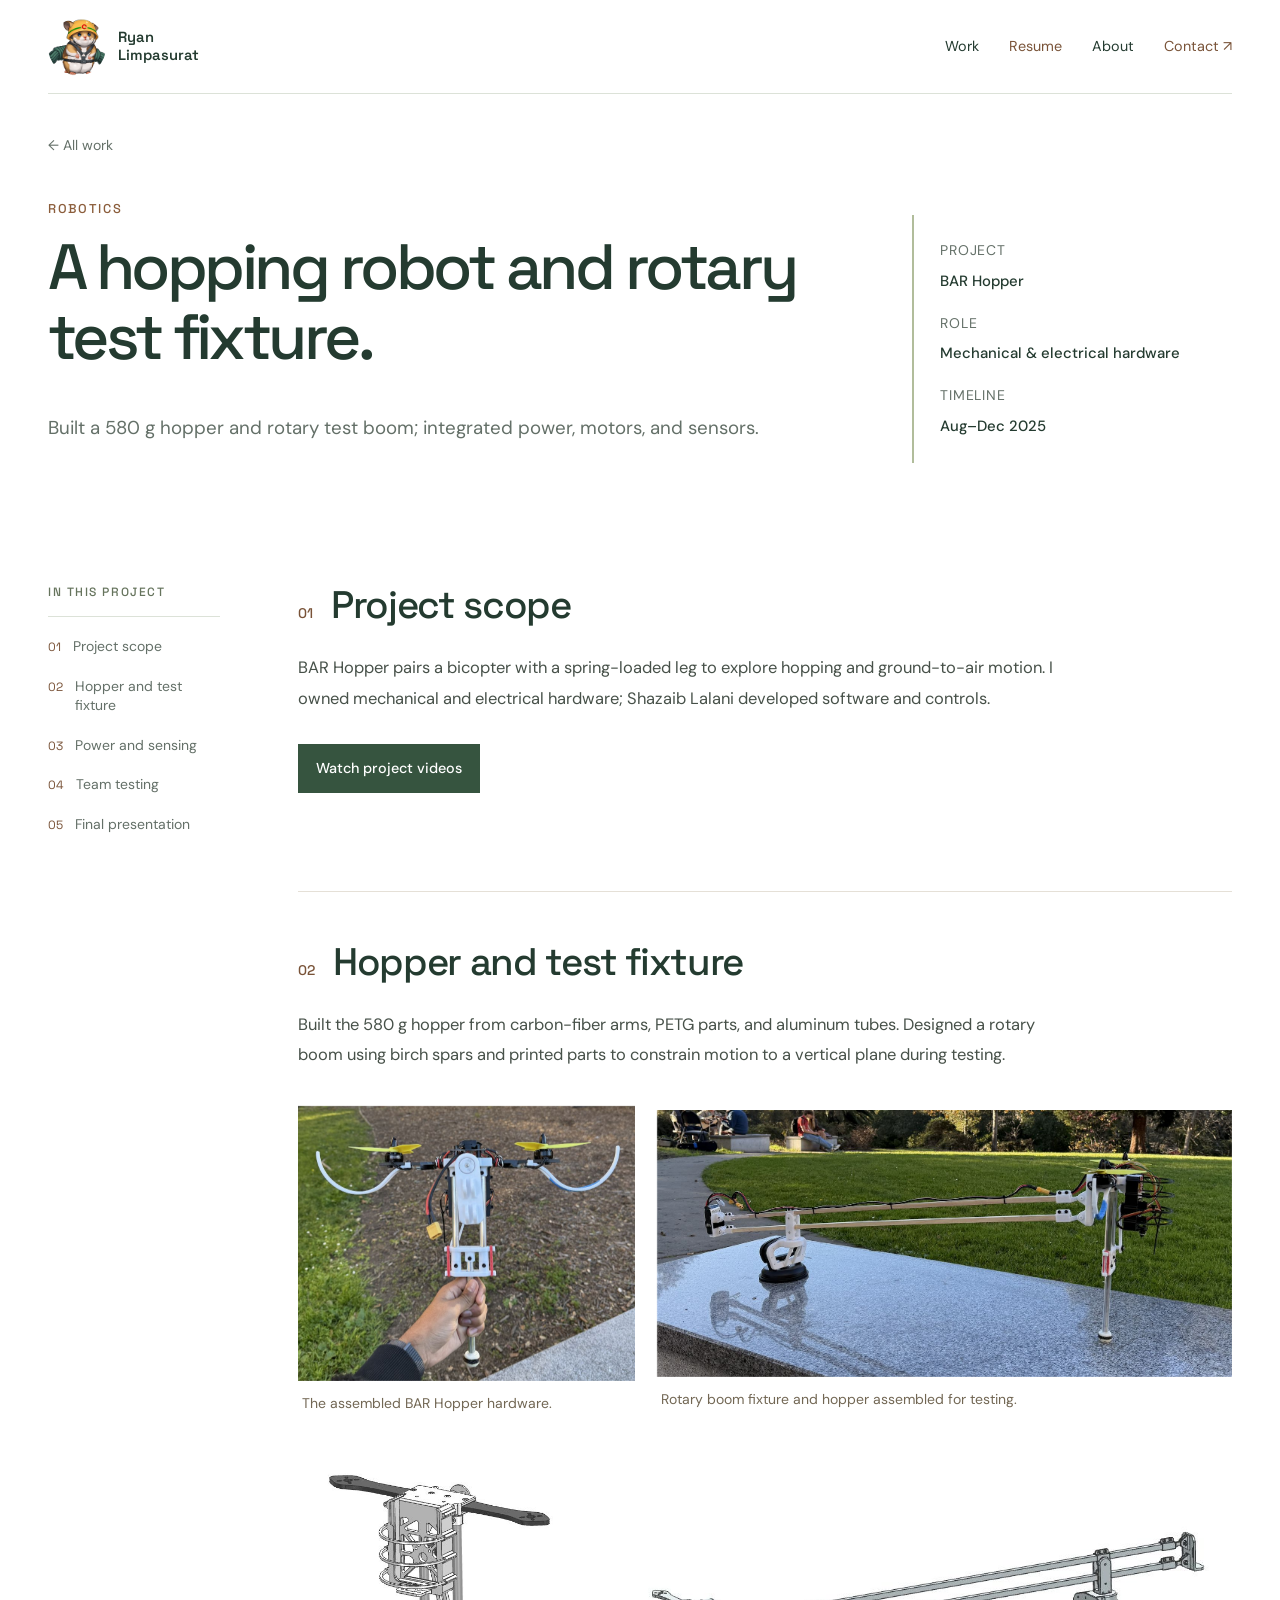
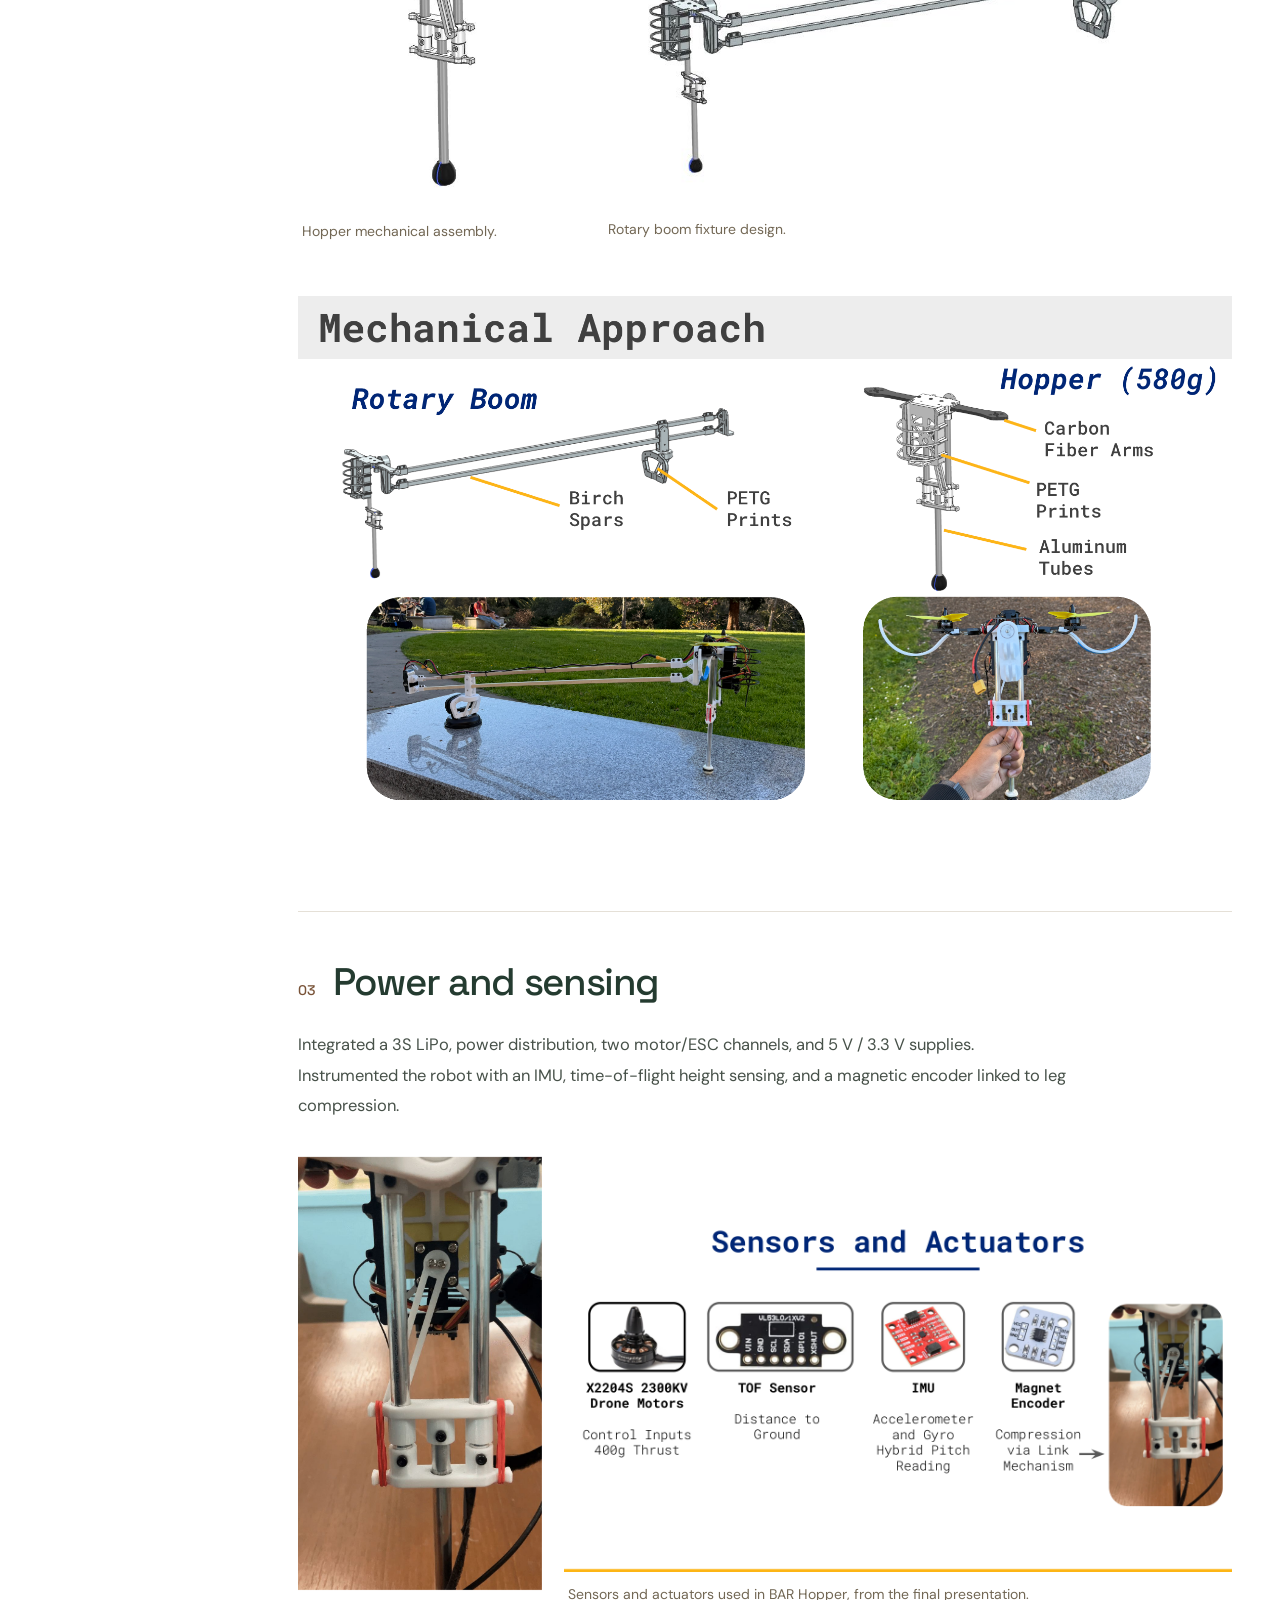
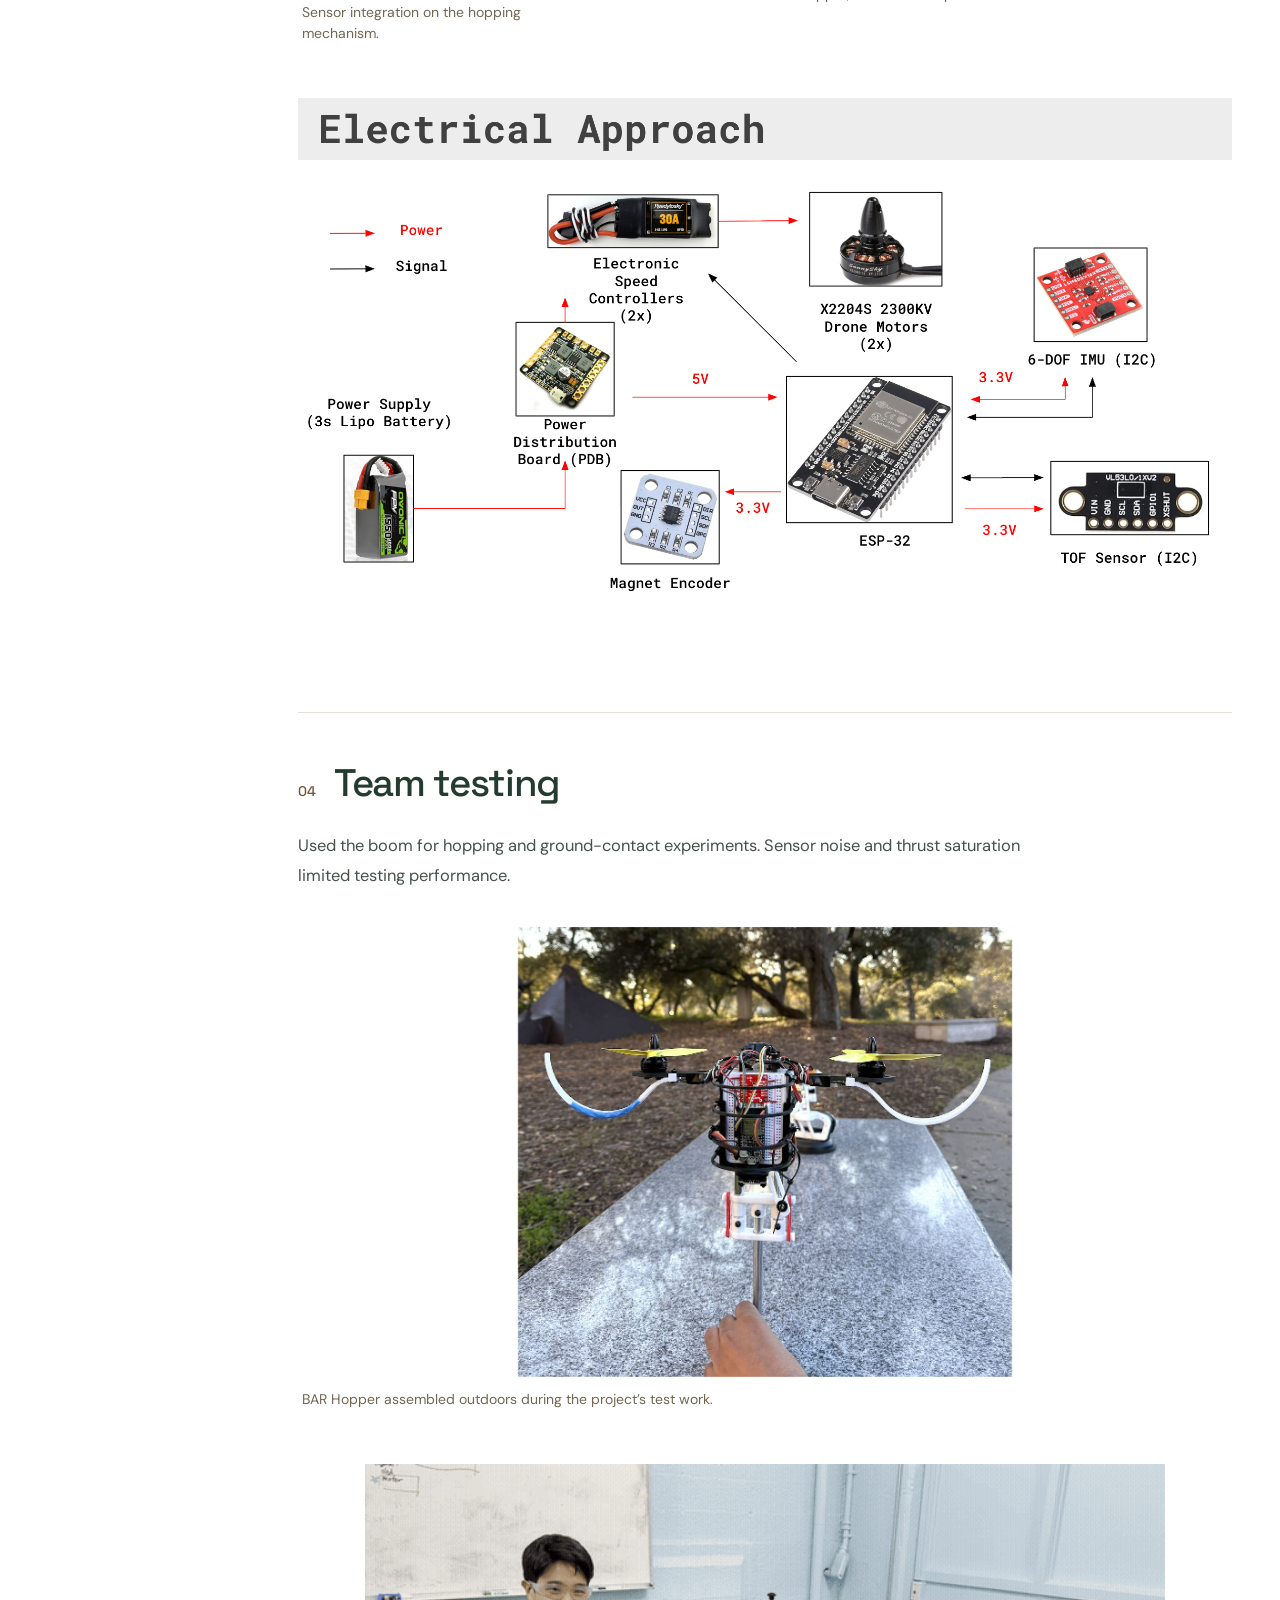
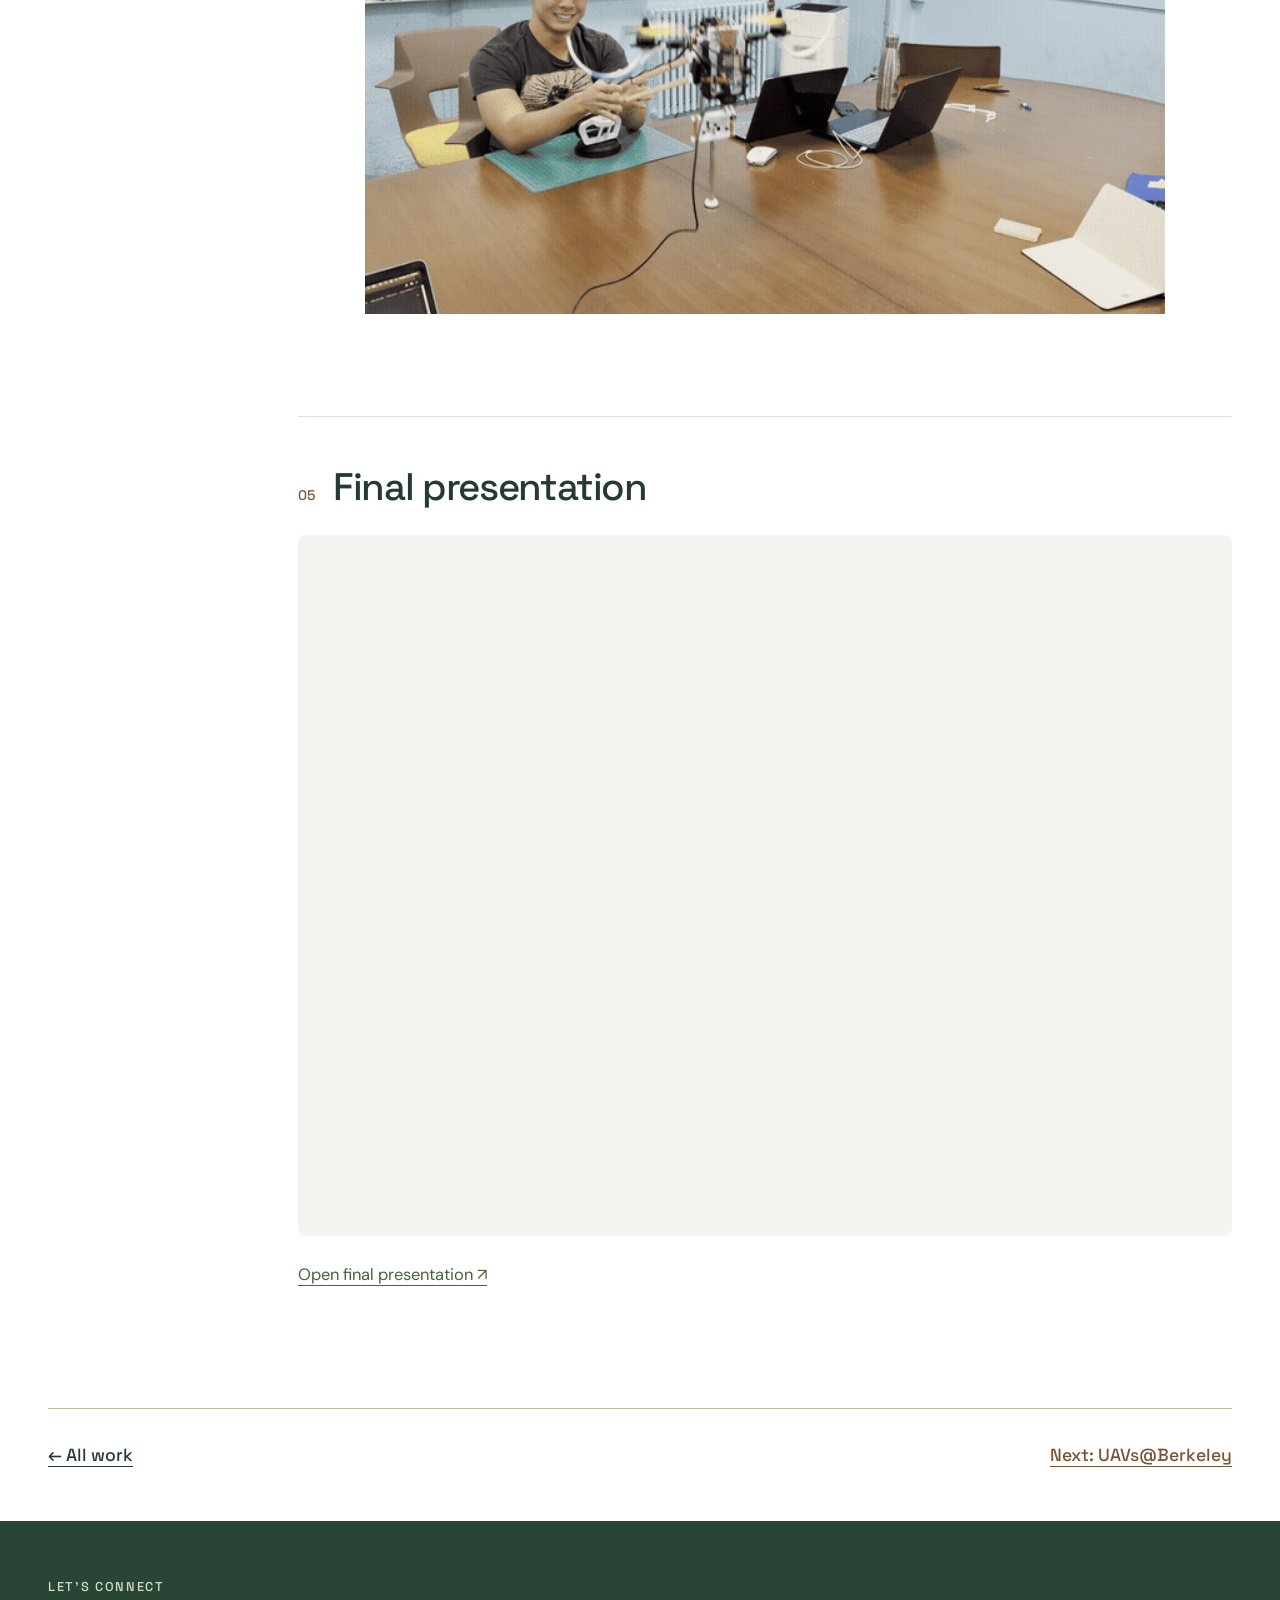
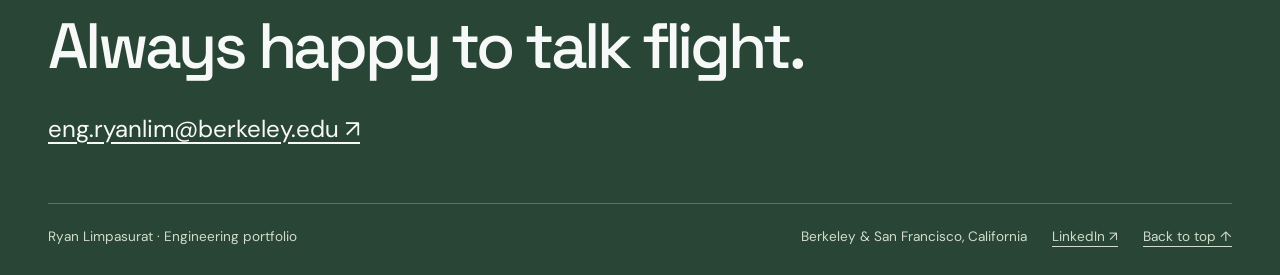
==== commit 0e095a3d: "Use square stratosphere image framing for stealth role" ====
--- a/projects/bar-hopper/index.html
+++ b/projects/bar-hopper/index.html
@@ -1,3 +1,3 @@
 <!DOCTYPE html>
 
-<html lang="en"><head><meta charset="utf-8"/><meta content="width=device-width,initial-scale=1" name="viewport"/><title>BAR Hopper — Ryan Limpasurat</title><meta content="Built a 580 g hopper and rotary test boom; integrated power, motors, and sensors." name="description"/><link href="/assets/cc8177aade-cropped-rescue_hamster_by_thehungtd_dg7qtp6-pre.png" rel="icon" type="image/png"/><link href="/style.css" rel="stylesheet"/></head><body id="top"><a class="skip" href="#main">Skip to content</a><header class="wrap"><nav aria-label="Main navigation" class="nav"><a class="brand" href="/"><img alt="Ryan’s hamster mascot" class="brand-hamster" height="54" src="/assets/cc8177aade-cropped-rescue_hamster_by_thehungtd_dg7qtp6-pre.png" width="54"/><span class="brand-name">Ryan<br/>Limpasurat</span></a><div class="nav-links"><a href="/#work">Work</a><a class="resume-link" href="https://docs.google.com/document/d/1uAulsKVpNyA8r-6NnI3T_6q6APFQ8vaxruHTOzFkLVQ/edit?tab=t.0" rel="noopener noreferrer" target="_blank">Resume</a><a href="/#about">About</a><a href="/#contact">Contact ↗</a></div></nav></header><main class="wrap" id="main"><header class="detail-head"><a class="back" href="/#work">← All work</a><div class="eyebrow">Robotics</div><h1>A hopping robot and rotary test fixture.</h1><p class="detail-summary">Built a 580 g hopper and rotary test boom; integrated power, motors, and sensors.</p><div class="detail-meta"><div><span>Project</span><strong>BAR Hopper</strong></div><div><span>Role</span><strong>Mechanical &amp; electrical hardware</strong></div><div><span>Timeline</span><strong>Aug–Dec 2025</strong></div></div></header><div class="case-layout"><aside class="case-index"><div class="eyebrow">In this project</div><nav aria-label="Project sections"><a href="#section-1"><span>01</span>Project scope</a><a href="#section-2"><span>02</span>Hopper and test fixture</a><a href="#section-3"><span>03</span>Power and sensing</a><a href="#section-4"><span>04</span>Team testing</a><a href="#document"><span>05</span>Final presentation</a></nav></aside><article class="article"><section class="case-section" id="section-1"><div class="case-section-head"><span class="chapter">01</span><h2>Project scope</h2></div><div class="case-section-body"><p>BAR Hopper pairs a bicopter with a spring-loaded leg to explore hopping and ground-to-air motion. I owned mechanical and electrical hardware; Shazaib Lalani developed software and controls.</p><p class="resource-action"><a class="resource-button" href="https://drive.google.com/drive/u/1/folders/1_5Hx9ZnzIkk-3Om6tEhJxh7tSe7zXP2M" rel="noopener noreferrer" target="_blank">Watch project videos</a></p></div></section><section class="case-section" id="section-2"><div class="case-section-head"><span class="chapter">02</span><h2>Hopper and test fixture</h2></div><div class="case-section-body"><p>Built the 580 g hopper from carbon-fiber arms, PETG parts, and aluminum tubes. Designed a rotary boom using birch spars and printed parts to constrain motion to a vertical plane during testing.</p><div class="curated-gallery"><div class="gallery-row" style="--columns:1.23fr 2.1fr"><div class="gallery-item media-photo"><figure><a aria-label="Enlarge project image" class="image-expand" data-lightbox="" href="/assets/hopper-p5-2.jpeg"><img alt="The assembled BAR Hopper hardware." decoding="async" loading="lazy" src="/assets/hopper-p5-2.jpeg"/></a><figcaption>The assembled BAR Hopper hardware.</figcaption></figure></div><div class="gallery-item media-photo"><figure><a aria-label="Enlarge project image" class="image-expand" data-lightbox="" href="/assets/hopper-p5-3.jpeg"><img alt="Rotary boom fixture and hopper assembled for testing." decoding="async" loading="lazy" src="/assets/hopper-p5-3.jpeg"/></a><figcaption>Rotary boom fixture and hopper assembled for testing.</figcaption></figure></div></div><div class="gallery-row" style="--columns:0.79fr 1.75fr"><div class="gallery-item media-technical"><figure><a aria-label="Enlarge project image" class="image-expand" data-lightbox="" href="/assets/hopper-p5-0.jpeg"><img alt="Hopper mechanical assembly." decoding="async" loading="lazy" src="/assets/hopper-p5-0.jpeg"/></a><figcaption>Hopper mechanical assembly.</figcaption></figure></div><div class="gallery-item media-technical"><figure><a aria-label="Enlarge project image" class="image-expand" data-lightbox="" href="/assets/hopper-p5-1.jpeg"><img alt="Rotary boom fixture design." decoding="async" loading="lazy" src="/assets/hopper-p5-1.jpeg"/></a><figcaption>Rotary boom fixture design.</figcaption></figure></div></div></div><div class="design-notes"><figure><a aria-label="Enlarge project image" class="image-expand" data-lightbox="" href="/assets/30b931358b-screenshot-2026-01-23-at-5.23.29-pm.png?v=08e706e"><img alt="Screenshot 2026 01 23 at 5.23.29 PM" decoding="async" loading="lazy" src="/assets/30b931358b-screenshot-2026-01-23-at-5.23.29-pm.png?v=08e706e"/></a></figure></div></div></section><section class="case-section" id="section-3"><div class="case-section-head"><span class="chapter">03</span><h2>Power and sensing</h2></div><div class="case-section-body"><p>Integrated a 3S LiPo, power distribution, two motor/ESC channels, and 5 V / 3.3 V supplies. Instrumented the robot with an IMU, time-of-flight height sensing, and a magnetic encoder linked to leg compression.</p><div class="curated-gallery"><div class="gallery-row" style="--columns:0.65fr 1.78fr"><div class="gallery-item media-photo"><figure><a aria-label="Enlarge project image" class="image-expand" data-lightbox="" href="/assets/hopper-p7-4.jpeg"><img alt="Sensor integration on the hopping mechanism." decoding="async" loading="lazy" src="/assets/hopper-p7-4.jpeg"/></a><figcaption>Sensor integration on the hopping mechanism.</figcaption></figure></div><div class="gallery-item media-technical"><figure><a aria-label="Enlarge project image" class="image-expand" data-lightbox="" href="/assets/hopper-slide7.png"><img alt="Sensors and actuators used in BAR Hopper, from the final presentation." decoding="async" loading="lazy" src="/assets/hopper-slide7.png"/></a><figcaption>Sensors and actuators used in BAR Hopper, from the final presentation.</figcaption></figure></div></div></div><div class="design-notes"><figure><a aria-label="Enlarge project image" class="image-expand" data-lightbox="" href="/assets/e3375fcd2d-screenshot-2026-01-23-at-5.23.47-pm.png"><img alt="Screenshot 2026 01 23 at 5.23.47 PM" decoding="async" loading="lazy" src="/assets/e3375fcd2d-screenshot-2026-01-23-at-5.23.47-pm.png"/></a></figure></div></div></section><section class="case-section" id="section-4"><div class="case-section-head"><span class="chapter">04</span><h2>Team testing</h2></div><div class="case-section-body"><p>Used the boom for hopping and ground-contact experiments. Sensor noise and thrust saturation limited testing performance.</p><div class="curated-gallery"><div class="gallery-row" style="--columns:1.1fr"><div class="gallery-item media-photo"><figure><a aria-label="Enlarge project image" class="image-expand" data-lightbox="" href="/assets/hopper-p17-0.jpeg"><img alt="BAR Hopper assembled outdoors during the project’s test work." decoding="async" loading="lazy" src="/assets/hopper-p17-0.jpeg"/></a><figcaption>BAR Hopper assembled outdoors during the project’s test work.</figcaption></figure></div></div></div><div class="curated-gallery"><div class="gallery-feature media-motion"><figure><a aria-label="Enlarge project image" class="image-expand" data-lightbox="" href="/assets/e17518245d-1000009b00000320000001c25348cbb0b3dd12c3.gif?v=08e706e"><img alt="1000009B00000320000001C25348CBB0B3DD12C3" decoding="async" loading="lazy" src="/assets/e17518245d-1000009b00000320000001c25348cbb0b3dd12c3.gif?v=08e706e"/></a></figure></div></div></div></section><section class="case-section" id="document"><div class="case-section-head"><span class="chapter">05</span><h2>Final presentation</h2></div><div class="case-section-body"><iframe allowfullscreen="" class="document-viewer slides-viewer" loading="lazy" src="https://docs.google.com/presentation/d/1nA2puY3Z5I6PODt1bSZKz5oR9chOXIRGJ93HX8Fh__4/preview" title="BAR Hopper final presentation"></iframe><p><a href="https://docs.google.com/presentation/d/1nA2puY3Z5I6PODt1bSZKz5oR9chOXIRGJ93HX8Fh__4/edit?usp=sharing" rel="noopener noreferrer" target="_blank">Open final presentation ↗</a></p></div></section></article></div><div class="next-project"><a href="/#work">← All work</a><a href="/projects/uav/">Next: UAVs@Berkeley</a></div></main><footer class="footer" id="contact"><div class="wrap"><div class="eyebrow">Let’s connect</div><h2>Always happy to talk flight.</h2><a class="footer-email" href="mailto:eng.ryanlim@berkeley.edu">eng.ryanlim@berkeley.edu ↗</a><div class="footer-bottom"><span>Ryan Limpasurat · Engineering portfolio</span><div class="footer-links"><span>Berkeley &amp; San Francisco, California</span><a href="https://www.linkedin.com/in/ryan-limpasurat/" rel="noopener noreferrer" target="_blank">LinkedIn ↗</a><a href="#top">Back to top ↑</a></div></div></div></footer><script defer="" src="/site.js"></script></body></html>+<html lang="en"><head><meta charset="utf-8"/><meta content="width=device-width,initial-scale=1" name="viewport"/><title>BAR Hopper — Ryan Limpasurat</title><meta content="Built a 580 g hopper and rotary test boom; integrated power, motors, and sensors." name="description"/><link href="/assets/cc8177aade-cropped-rescue_hamster_by_thehungtd_dg7qtp6-pre.png" rel="icon" type="image/png"/><link href="/style.css?v=square-stealth-1" rel="stylesheet"/></head><body id="top"><a class="skip" href="#main">Skip to content</a><header class="wrap"><nav aria-label="Main navigation" class="nav"><a class="brand" href="/"><img alt="Ryan’s hamster mascot" class="brand-hamster" height="54" src="/assets/cc8177aade-cropped-rescue_hamster_by_thehungtd_dg7qtp6-pre.png" width="54"/><span class="brand-name">Ryan<br/>Limpasurat</span></a><div class="nav-links"><a href="/#work">Work</a><a class="resume-link" href="https://docs.google.com/document/d/1uAulsKVpNyA8r-6NnI3T_6q6APFQ8vaxruHTOzFkLVQ/edit?tab=t.0" rel="noopener noreferrer" target="_blank">Resume</a><a href="/#about">About</a><a href="/#contact">Contact ↗</a></div></nav></header><main class="wrap" id="main"><header class="detail-head"><a class="back" href="/#work">← All work</a><div class="eyebrow">Robotics</div><h1>A hopping robot and rotary test fixture.</h1><p class="detail-summary">Built a 580 g hopper and rotary test boom; integrated power, motors, and sensors.</p><div class="detail-meta"><div><span>Project</span><strong>BAR Hopper</strong></div><div><span>Role</span><strong>Mechanical &amp; electrical hardware</strong></div><div><span>Timeline</span><strong>Aug–Dec 2025</strong></div></div></header><div class="case-layout"><aside class="case-index"><div class="eyebrow">In this project</div><nav aria-label="Project sections"><a href="#section-1"><span>01</span>Project scope</a><a href="#section-2"><span>02</span>Hopper and test fixture</a><a href="#section-3"><span>03</span>Power and sensing</a><a href="#section-4"><span>04</span>Team testing</a><a href="#document"><span>05</span>Final presentation</a></nav></aside><article class="article"><section class="case-section" id="section-1"><div class="case-section-head"><span class="chapter">01</span><h2>Project scope</h2></div><div class="case-section-body"><p>BAR Hopper pairs a bicopter with a spring-loaded leg to explore hopping and ground-to-air motion. I owned mechanical and electrical hardware; Shazaib Lalani developed software and controls.</p><p class="resource-action"><a class="resource-button" href="https://drive.google.com/drive/u/1/folders/1_5Hx9ZnzIkk-3Om6tEhJxh7tSe7zXP2M" rel="noopener noreferrer" target="_blank">Watch project videos</a></p></div></section><section class="case-section" id="section-2"><div class="case-section-head"><span class="chapter">02</span><h2>Hopper and test fixture</h2></div><div class="case-section-body"><p>Built the 580 g hopper from carbon-fiber arms, PETG parts, and aluminum tubes. Designed a rotary boom using birch spars and printed parts to constrain motion to a vertical plane during testing.</p><div class="curated-gallery"><div class="gallery-row" style="--columns:1.23fr 2.1fr"><div class="gallery-item media-photo"><figure><a aria-label="Enlarge project image" class="image-expand" data-lightbox="" href="/assets/hopper-p5-2.jpeg"><img alt="The assembled BAR Hopper hardware." decoding="async" loading="lazy" src="/assets/hopper-p5-2.jpeg"/></a><figcaption>The assembled BAR Hopper hardware.</figcaption></figure></div><div class="gallery-item media-photo"><figure><a aria-label="Enlarge project image" class="image-expand" data-lightbox="" href="/assets/hopper-p5-3.jpeg"><img alt="Rotary boom fixture and hopper assembled for testing." decoding="async" loading="lazy" src="/assets/hopper-p5-3.jpeg"/></a><figcaption>Rotary boom fixture and hopper assembled for testing.</figcaption></figure></div></div><div class="gallery-row" style="--columns:0.79fr 1.75fr"><div class="gallery-item media-technical"><figure><a aria-label="Enlarge project image" class="image-expand" data-lightbox="" href="/assets/hopper-p5-0.jpeg"><img alt="Hopper mechanical assembly." decoding="async" loading="lazy" src="/assets/hopper-p5-0.jpeg"/></a><figcaption>Hopper mechanical assembly.</figcaption></figure></div><div class="gallery-item media-technical"><figure><a aria-label="Enlarge project image" class="image-expand" data-lightbox="" href="/assets/hopper-p5-1.jpeg"><img alt="Rotary boom fixture design." decoding="async" loading="lazy" src="/assets/hopper-p5-1.jpeg"/></a><figcaption>Rotary boom fixture design.</figcaption></figure></div></div></div><div class="design-notes"><figure><a aria-label="Enlarge project image" class="image-expand" data-lightbox="" href="/assets/30b931358b-screenshot-2026-01-23-at-5.23.29-pm.png?v=08e706e"><img alt="Screenshot 2026 01 23 at 5.23.29 PM" decoding="async" loading="lazy" src="/assets/30b931358b-screenshot-2026-01-23-at-5.23.29-pm.png?v=08e706e"/></a></figure></div></div></section><section class="case-section" id="section-3"><div class="case-section-head"><span class="chapter">03</span><h2>Power and sensing</h2></div><div class="case-section-body"><p>Integrated a 3S LiPo, power distribution, two motor/ESC channels, and 5 V / 3.3 V supplies. Instrumented the robot with an IMU, time-of-flight height sensing, and a magnetic encoder linked to leg compression.</p><div class="curated-gallery"><div class="gallery-row" style="--columns:0.65fr 1.78fr"><div class="gallery-item media-photo"><figure><a aria-label="Enlarge project image" class="image-expand" data-lightbox="" href="/assets/hopper-p7-4.jpeg"><img alt="Sensor integration on the hopping mechanism." decoding="async" loading="lazy" src="/assets/hopper-p7-4.jpeg"/></a><figcaption>Sensor integration on the hopping mechanism.</figcaption></figure></div><div class="gallery-item media-technical"><figure><a aria-label="Enlarge project image" class="image-expand" data-lightbox="" href="/assets/hopper-slide7.png"><img alt="Sensors and actuators used in BAR Hopper, from the final presentation." decoding="async" loading="lazy" src="/assets/hopper-slide7.png"/></a><figcaption>Sensors and actuators used in BAR Hopper, from the final presentation.</figcaption></figure></div></div></div><div class="design-notes"><figure><a aria-label="Enlarge project image" class="image-expand" data-lightbox="" href="/assets/e3375fcd2d-screenshot-2026-01-23-at-5.23.47-pm.png"><img alt="Screenshot 2026 01 23 at 5.23.47 PM" decoding="async" loading="lazy" src="/assets/e3375fcd2d-screenshot-2026-01-23-at-5.23.47-pm.png"/></a></figure></div></div></section><section class="case-section" id="section-4"><div class="case-section-head"><span class="chapter">04</span><h2>Team testing</h2></div><div class="case-section-body"><p>Used the boom for hopping and ground-contact experiments. Sensor noise and thrust saturation limited testing performance.</p><div class="curated-gallery"><div class="gallery-row" style="--columns:1.1fr"><div class="gallery-item media-photo"><figure><a aria-label="Enlarge project image" class="image-expand" data-lightbox="" href="/assets/hopper-p17-0.jpeg"><img alt="BAR Hopper assembled outdoors during the project’s test work." decoding="async" loading="lazy" src="/assets/hopper-p17-0.jpeg"/></a><figcaption>BAR Hopper assembled outdoors during the project’s test work.</figcaption></figure></div></div></div><div class="curated-gallery"><div class="gallery-feature media-motion"><figure><a aria-label="Enlarge project image" class="image-expand" data-lightbox="" href="/assets/e17518245d-1000009b00000320000001c25348cbb0b3dd12c3.gif?v=08e706e"><img alt="1000009B00000320000001C25348CBB0B3DD12C3" decoding="async" loading="lazy" src="/assets/e17518245d-1000009b00000320000001c25348cbb0b3dd12c3.gif?v=08e706e"/></a></figure></div></div></div></section><section class="case-section" id="document"><div class="case-section-head"><span class="chapter">05</span><h2>Final presentation</h2></div><div class="case-section-body"><iframe allowfullscreen="" class="document-viewer slides-viewer" loading="lazy" src="https://docs.google.com/presentation/d/1nA2puY3Z5I6PODt1bSZKz5oR9chOXIRGJ93HX8Fh__4/preview" title="BAR Hopper final presentation"></iframe><p><a href="https://docs.google.com/presentation/d/1nA2puY3Z5I6PODt1bSZKz5oR9chOXIRGJ93HX8Fh__4/edit?usp=sharing" rel="noopener noreferrer" target="_blank">Open final presentation ↗</a></p></div></section></article></div><div class="next-project"><a href="/#work">← All work</a><a href="/projects/uav/">Next: UAVs@Berkeley</a></div></main><footer class="footer" id="contact"><div class="wrap"><div class="eyebrow">Let’s connect</div><h2>Always happy to talk flight.</h2><a class="footer-email" href="mailto:eng.ryanlim@berkeley.edu">eng.ryanlim@berkeley.edu ↗</a><div class="footer-bottom"><span>Ryan Limpasurat · Engineering portfolio</span><div class="footer-links"><span>Berkeley &amp; San Francisco, California</span><a href="https://www.linkedin.com/in/ryan-limpasurat/" rel="noopener noreferrer" target="_blank">LinkedIn ↗</a><a href="#top">Back to top ↑</a></div></div></div></footer><script defer="" src="/site.js"></script></body></html>
--- a/style.css
+++ b/style.css
@@ -32,15 +32,15 @@
 .slides-viewer{aspect-ratio:4/3;min-height:360px}
 @media(max-width:600px){.report-viewer{height:620px}.slides-viewer{aspect-ratio:auto;height:440px;min-height:0}}
 
-.industry-placeholder{grid-column:1/-1;display:grid;grid-template-columns:1.15fr 1fr;align-items:stretch;border:1px solid var(--line);overflow:hidden}
-.stealth-photo{position:relative;min-height:300px;background:#081423}.stealth-photo img{width:100%;height:100%;object-fit:cover;display:block}
+.industry-placeholder{grid-column:1/-1;display:grid;grid-template-columns:minmax(0,1fr) minmax(0,1.6fr);align-items:stretch;border:1px solid var(--line);overflow:hidden}
+.stealth-photo{position:relative;min-height:0;aspect-ratio:1/1;background:#081423}.stealth-photo img{width:100%;height:100%;object-fit:cover;display:block}
 .stealth-copy{padding:32px;align-self:center;min-width:0}.stealth-copy .card-meta{display:flex;flex-wrap:wrap;align-items:center;justify-content:space-between;gap:8px 24px;font-size:.875rem;color:var(--muted)}.stealth-copy .card-meta span{white-space:nowrap}.stealth-copy h3{font-size:1.7rem;margin:20px 0 6px;font-weight:500;line-height:1.2}.stealth-copy p{line-height:1.65;margin:12px 0}.stealth-copy .stealth-role{color:var(--muted);font-size:.95rem;margin:8px 0 18px}.stealth-copy .stealth-note{color:var(--brown);margin:18px 0 0}
 .stealth-photo .image-credit{position:absolute;right:10px;bottom:8px;padding:3px 6px;font-size:.75rem;line-height:1.4;color:#ddd;background:rgba(0,0,0,.5);text-decoration:none;border-radius:3px}.stealth-photo .image-credit:hover,.stealth-photo .image-credit:focus-visible{color:white;text-decoration:underline}
-@media(max-width:700px){.industry-placeholder{grid-template-columns:1fr}.stealth-photo{min-height:0;aspect-ratio:2/1}.stealth-copy{padding:24px}}
+@media(max-width:700px){.industry-placeholder{grid-template-columns:1fr}.stealth-photo{min-height:0;aspect-ratio:1/1}.stealth-copy{padding:24px}}
 /* BEAR capstone: retain the shared project-page rhythm. */
 .detail-feature-bear{height:500px;background:#202c3a}.detail-feature-bear>img{object-position:center 46%}.bear-video-gallery{display:grid;grid-template-columns:minmax(0,1fr) 240px;gap:24px;align-items:start}.bear-player{width:100%;aspect-ratio:16/9;border:1px solid var(--line);border-radius:8px;background:#111;display:block}.bear-video-list{display:grid;gap:6px;max-height:480px;overflow:auto}.bear-video-list button{font:inherit;font-size:14px;line-height:1.4;text-align:left;padding:12px 14px;border:1px solid var(--line);border-radius:5px;background:transparent;color:inherit;cursor:pointer}.bear-video-list button[aria-pressed=true]{background:#2b3828;color:white;border-color:#2b3828}.bear-video-list button:focus-visible{outline:3px solid var(--brown);outline-offset:2px}.bear-motion{max-width:340px;margin:30px auto}.bear-motion img{width:100%;height:auto}.card-bear .card-photo img{object-position:center 46%}@media(max-width:1000px){.bear-video-gallery{grid-template-columns:1fr}.bear-video-list{grid-template-columns:1fr 1fr;max-height:300px}}@media(max-width:520px){.detail-feature-bear{height:350px}.bear-video-list{grid-template-columns:1fr}}
 
-.stealth-photo img{position:absolute;inset:0;width:100%;height:100%;object-fit:cover;object-position:center 68%}
+.stealth-photo img{position:absolute;inset:0;width:100%;height:100%;object-fit:cover;object-position:center}
 
 .detail-feature-bear{height:auto;background:#fff}.detail-feature-bear>img{width:100%;height:auto;object-fit:contain}
 
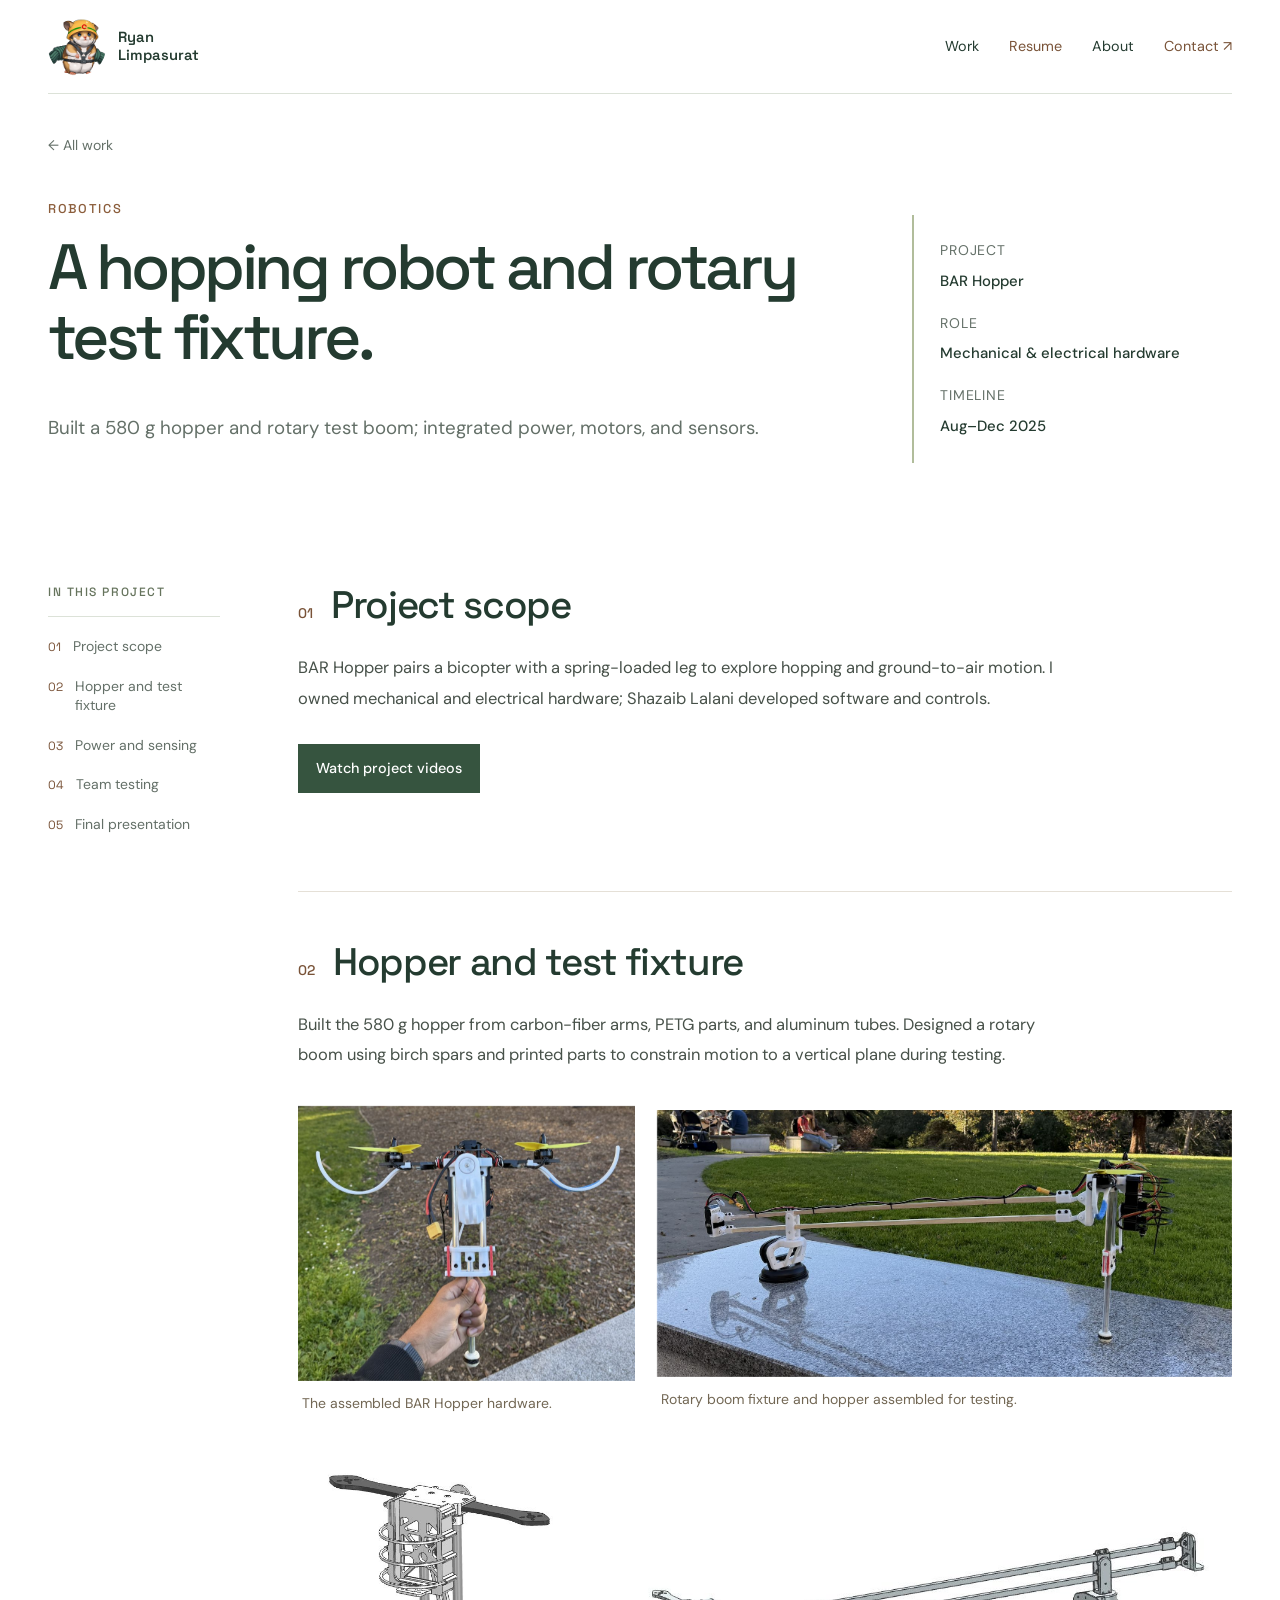
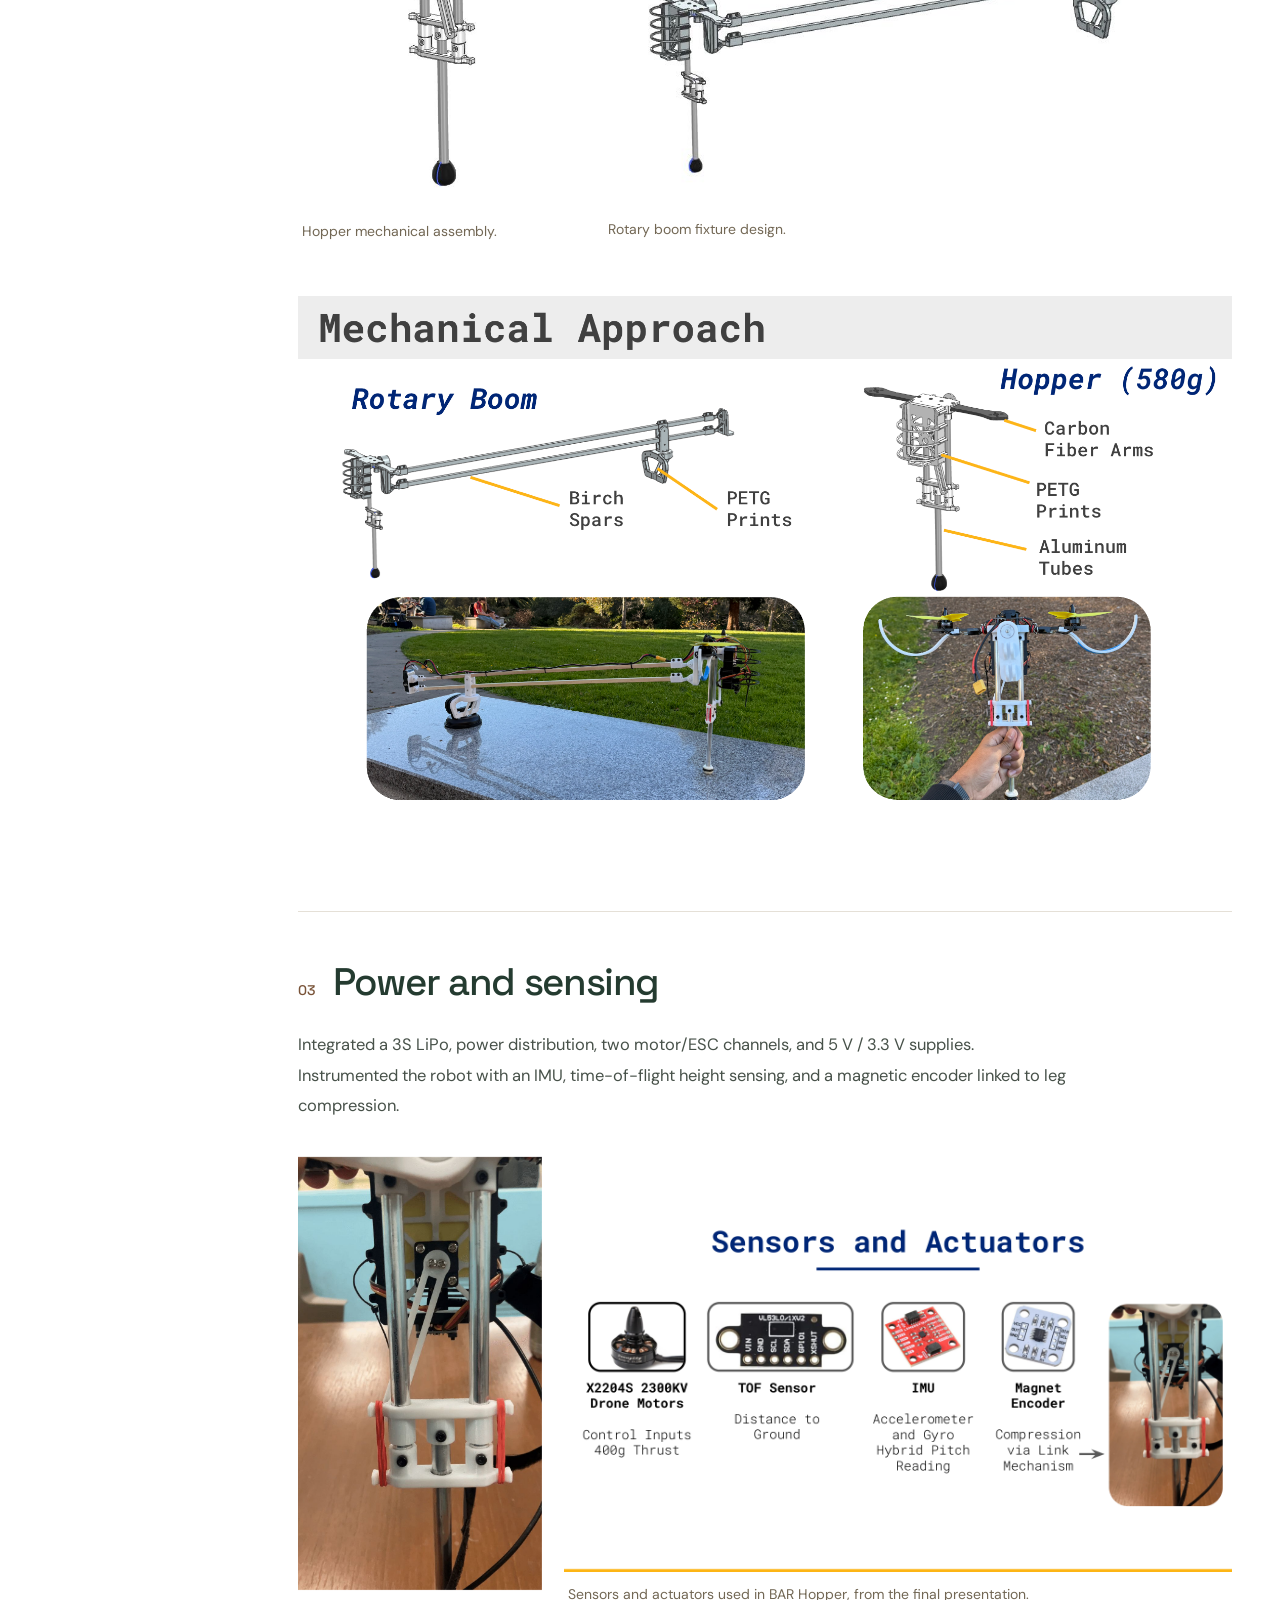
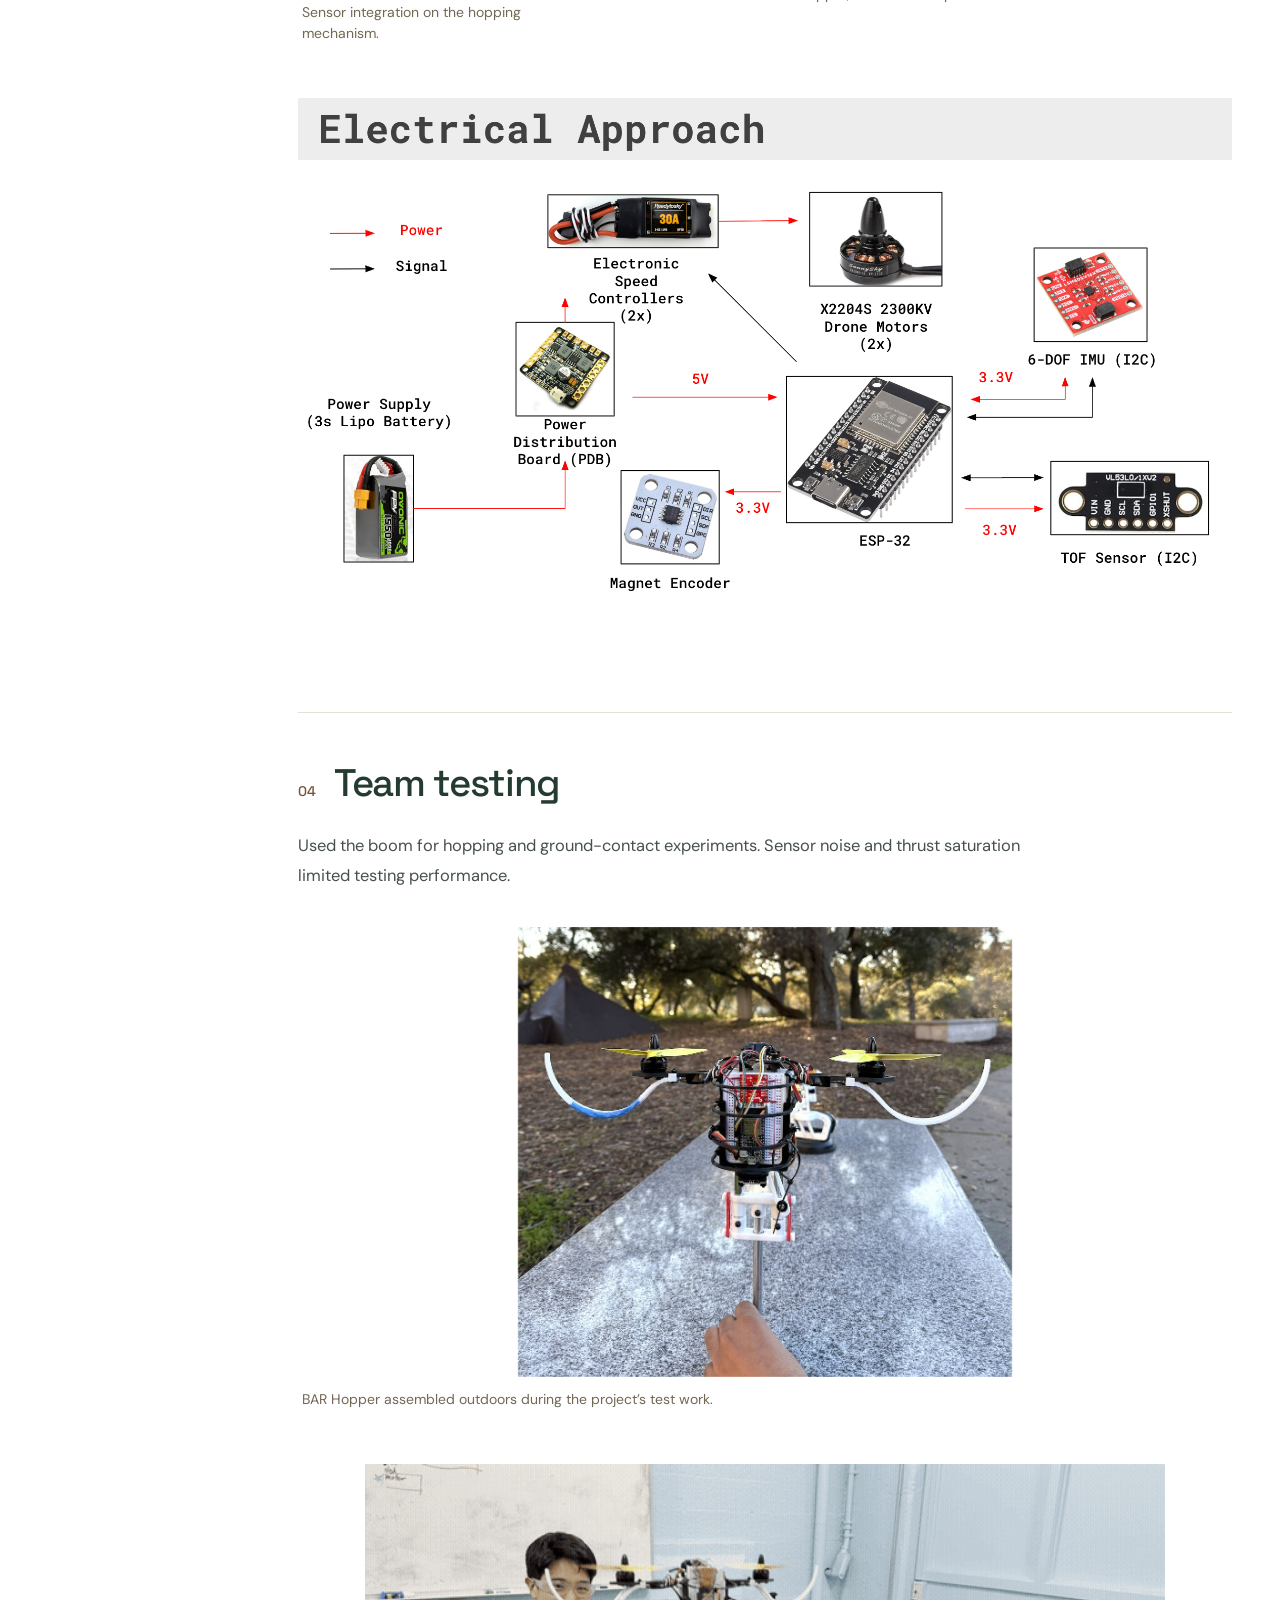
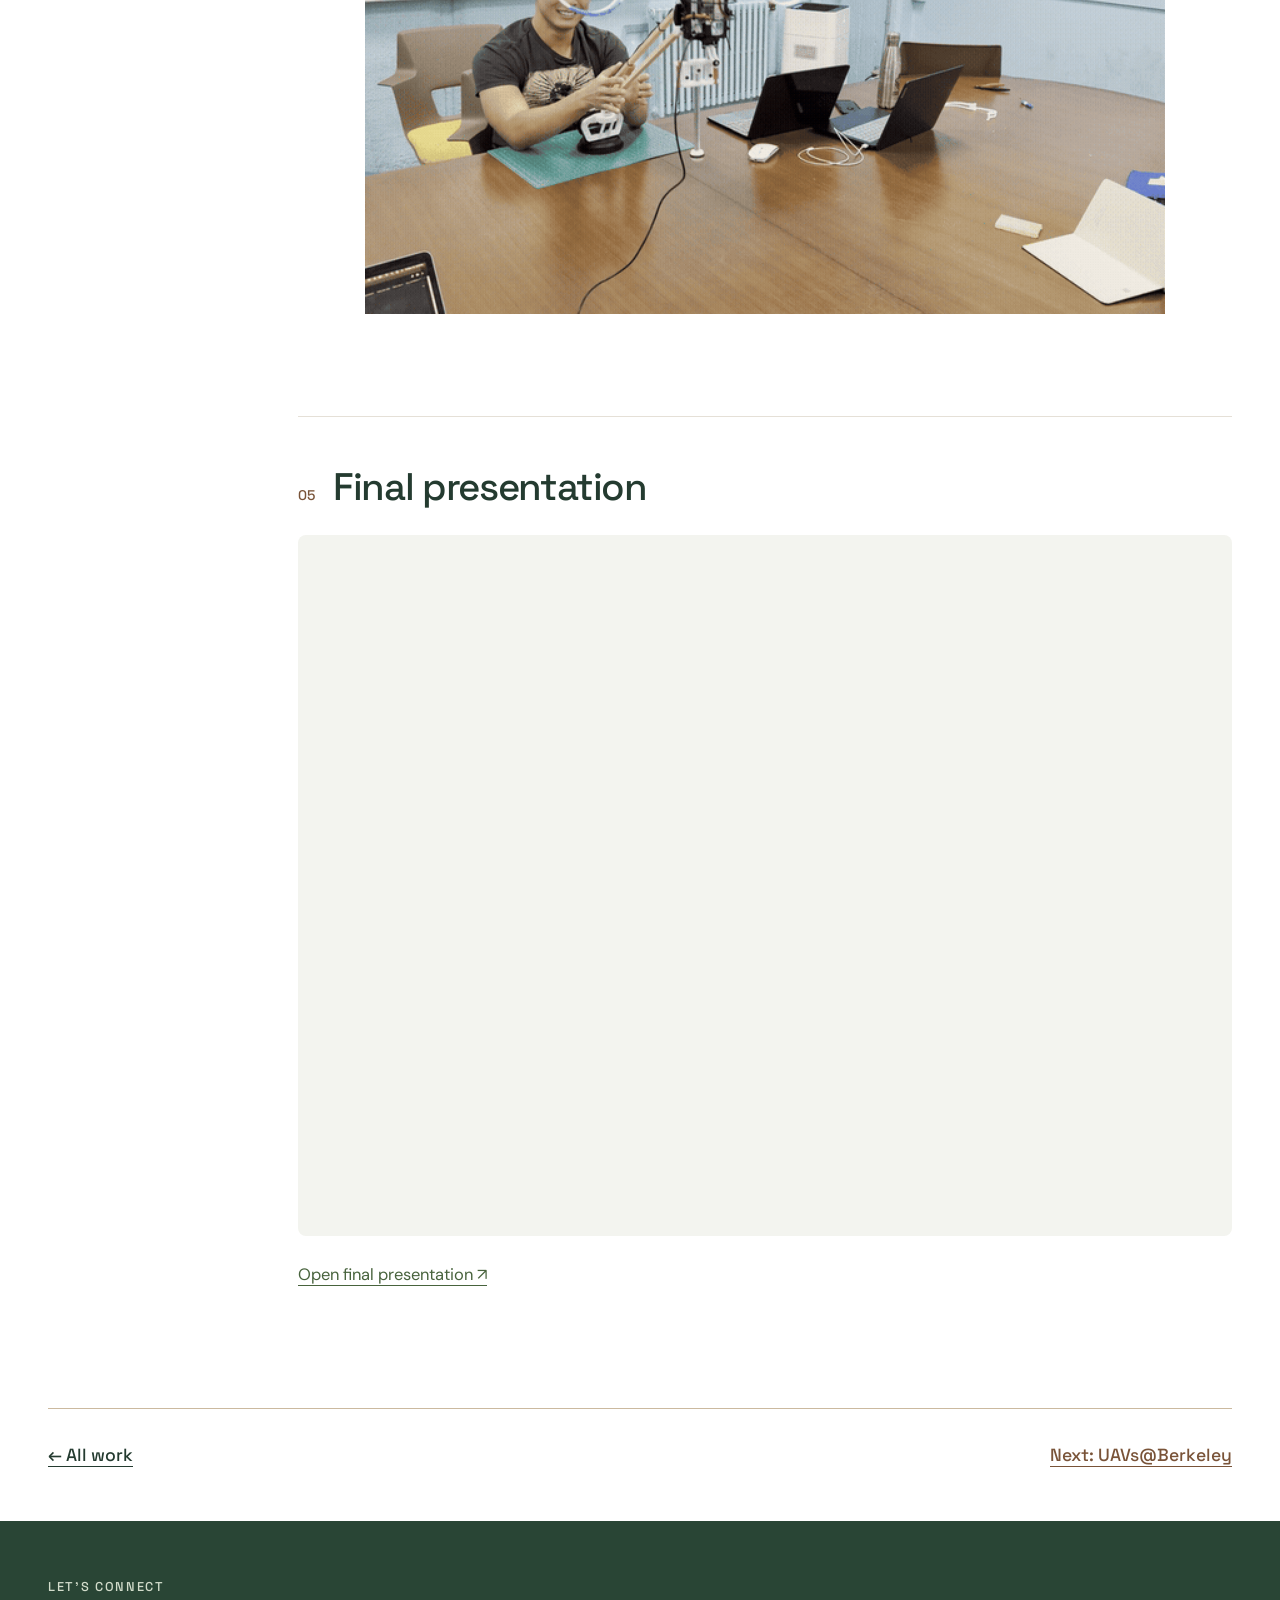
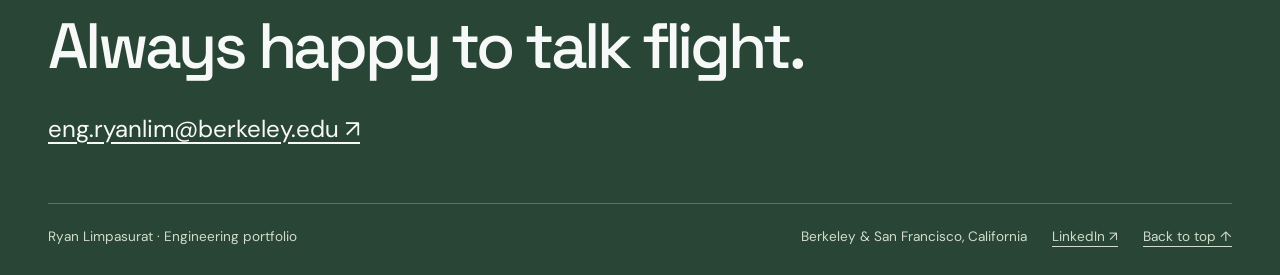
==== commit e7958a26: "Compact stealth-role card around a smaller square image" ====
--- a/projects/bar-hopper/index.html
+++ b/projects/bar-hopper/index.html
@@ -1,3 +1,3 @@
 <!DOCTYPE html>
 
-<html lang="en"><head><meta charset="utf-8"/><meta content="width=device-width,initial-scale=1" name="viewport"/><title>BAR Hopper — Ryan Limpasurat</title><meta content="Built a 580 g hopper and rotary test boom; integrated power, motors, and sensors." name="description"/><link href="/assets/cc8177aade-cropped-rescue_hamster_by_thehungtd_dg7qtp6-pre.png" rel="icon" type="image/png"/><link href="/style.css?v=square-stealth-1" rel="stylesheet"/></head><body id="top"><a class="skip" href="#main">Skip to content</a><header class="wrap"><nav aria-label="Main navigation" class="nav"><a class="brand" href="/"><img alt="Ryan’s hamster mascot" class="brand-hamster" height="54" src="/assets/cc8177aade-cropped-rescue_hamster_by_thehungtd_dg7qtp6-pre.png" width="54"/><span class="brand-name">Ryan<br/>Limpasurat</span></a><div class="nav-links"><a href="/#work">Work</a><a class="resume-link" href="https://docs.google.com/document/d/1uAulsKVpNyA8r-6NnI3T_6q6APFQ8vaxruHTOzFkLVQ/edit?tab=t.0" rel="noopener noreferrer" target="_blank">Resume</a><a href="/#about">About</a><a href="/#contact">Contact ↗</a></div></nav></header><main class="wrap" id="main"><header class="detail-head"><a class="back" href="/#work">← All work</a><div class="eyebrow">Robotics</div><h1>A hopping robot and rotary test fixture.</h1><p class="detail-summary">Built a 580 g hopper and rotary test boom; integrated power, motors, and sensors.</p><div class="detail-meta"><div><span>Project</span><strong>BAR Hopper</strong></div><div><span>Role</span><strong>Mechanical &amp; electrical hardware</strong></div><div><span>Timeline</span><strong>Aug–Dec 2025</strong></div></div></header><div class="case-layout"><aside class="case-index"><div class="eyebrow">In this project</div><nav aria-label="Project sections"><a href="#section-1"><span>01</span>Project scope</a><a href="#section-2"><span>02</span>Hopper and test fixture</a><a href="#section-3"><span>03</span>Power and sensing</a><a href="#section-4"><span>04</span>Team testing</a><a href="#document"><span>05</span>Final presentation</a></nav></aside><article class="article"><section class="case-section" id="section-1"><div class="case-section-head"><span class="chapter">01</span><h2>Project scope</h2></div><div class="case-section-body"><p>BAR Hopper pairs a bicopter with a spring-loaded leg to explore hopping and ground-to-air motion. I owned mechanical and electrical hardware; Shazaib Lalani developed software and controls.</p><p class="resource-action"><a class="resource-button" href="https://drive.google.com/drive/u/1/folders/1_5Hx9ZnzIkk-3Om6tEhJxh7tSe7zXP2M" rel="noopener noreferrer" target="_blank">Watch project videos</a></p></div></section><section class="case-section" id="section-2"><div class="case-section-head"><span class="chapter">02</span><h2>Hopper and test fixture</h2></div><div class="case-section-body"><p>Built the 580 g hopper from carbon-fiber arms, PETG parts, and aluminum tubes. Designed a rotary boom using birch spars and printed parts to constrain motion to a vertical plane during testing.</p><div class="curated-gallery"><div class="gallery-row" style="--columns:1.23fr 2.1fr"><div class="gallery-item media-photo"><figure><a aria-label="Enlarge project image" class="image-expand" data-lightbox="" href="/assets/hopper-p5-2.jpeg"><img alt="The assembled BAR Hopper hardware." decoding="async" loading="lazy" src="/assets/hopper-p5-2.jpeg"/></a><figcaption>The assembled BAR Hopper hardware.</figcaption></figure></div><div class="gallery-item media-photo"><figure><a aria-label="Enlarge project image" class="image-expand" data-lightbox="" href="/assets/hopper-p5-3.jpeg"><img alt="Rotary boom fixture and hopper assembled for testing." decoding="async" loading="lazy" src="/assets/hopper-p5-3.jpeg"/></a><figcaption>Rotary boom fixture and hopper assembled for testing.</figcaption></figure></div></div><div class="gallery-row" style="--columns:0.79fr 1.75fr"><div class="gallery-item media-technical"><figure><a aria-label="Enlarge project image" class="image-expand" data-lightbox="" href="/assets/hopper-p5-0.jpeg"><img alt="Hopper mechanical assembly." decoding="async" loading="lazy" src="/assets/hopper-p5-0.jpeg"/></a><figcaption>Hopper mechanical assembly.</figcaption></figure></div><div class="gallery-item media-technical"><figure><a aria-label="Enlarge project image" class="image-expand" data-lightbox="" href="/assets/hopper-p5-1.jpeg"><img alt="Rotary boom fixture design." decoding="async" loading="lazy" src="/assets/hopper-p5-1.jpeg"/></a><figcaption>Rotary boom fixture design.</figcaption></figure></div></div></div><div class="design-notes"><figure><a aria-label="Enlarge project image" class="image-expand" data-lightbox="" href="/assets/30b931358b-screenshot-2026-01-23-at-5.23.29-pm.png?v=08e706e"><img alt="Screenshot 2026 01 23 at 5.23.29 PM" decoding="async" loading="lazy" src="/assets/30b931358b-screenshot-2026-01-23-at-5.23.29-pm.png?v=08e706e"/></a></figure></div></div></section><section class="case-section" id="section-3"><div class="case-section-head"><span class="chapter">03</span><h2>Power and sensing</h2></div><div class="case-section-body"><p>Integrated a 3S LiPo, power distribution, two motor/ESC channels, and 5 V / 3.3 V supplies. Instrumented the robot with an IMU, time-of-flight height sensing, and a magnetic encoder linked to leg compression.</p><div class="curated-gallery"><div class="gallery-row" style="--columns:0.65fr 1.78fr"><div class="gallery-item media-photo"><figure><a aria-label="Enlarge project image" class="image-expand" data-lightbox="" href="/assets/hopper-p7-4.jpeg"><img alt="Sensor integration on the hopping mechanism." decoding="async" loading="lazy" src="/assets/hopper-p7-4.jpeg"/></a><figcaption>Sensor integration on the hopping mechanism.</figcaption></figure></div><div class="gallery-item media-technical"><figure><a aria-label="Enlarge project image" class="image-expand" data-lightbox="" href="/assets/hopper-slide7.png"><img alt="Sensors and actuators used in BAR Hopper, from the final presentation." decoding="async" loading="lazy" src="/assets/hopper-slide7.png"/></a><figcaption>Sensors and actuators used in BAR Hopper, from the final presentation.</figcaption></figure></div></div></div><div class="design-notes"><figure><a aria-label="Enlarge project image" class="image-expand" data-lightbox="" href="/assets/e3375fcd2d-screenshot-2026-01-23-at-5.23.47-pm.png"><img alt="Screenshot 2026 01 23 at 5.23.47 PM" decoding="async" loading="lazy" src="/assets/e3375fcd2d-screenshot-2026-01-23-at-5.23.47-pm.png"/></a></figure></div></div></section><section class="case-section" id="section-4"><div class="case-section-head"><span class="chapter">04</span><h2>Team testing</h2></div><div class="case-section-body"><p>Used the boom for hopping and ground-contact experiments. Sensor noise and thrust saturation limited testing performance.</p><div class="curated-gallery"><div class="gallery-row" style="--columns:1.1fr"><div class="gallery-item media-photo"><figure><a aria-label="Enlarge project image" class="image-expand" data-lightbox="" href="/assets/hopper-p17-0.jpeg"><img alt="BAR Hopper assembled outdoors during the project’s test work." decoding="async" loading="lazy" src="/assets/hopper-p17-0.jpeg"/></a><figcaption>BAR Hopper assembled outdoors during the project’s test work.</figcaption></figure></div></div></div><div class="curated-gallery"><div class="gallery-feature media-motion"><figure><a aria-label="Enlarge project image" class="image-expand" data-lightbox="" href="/assets/e17518245d-1000009b00000320000001c25348cbb0b3dd12c3.gif?v=08e706e"><img alt="1000009B00000320000001C25348CBB0B3DD12C3" decoding="async" loading="lazy" src="/assets/e17518245d-1000009b00000320000001c25348cbb0b3dd12c3.gif?v=08e706e"/></a></figure></div></div></div></section><section class="case-section" id="document"><div class="case-section-head"><span class="chapter">05</span><h2>Final presentation</h2></div><div class="case-section-body"><iframe allowfullscreen="" class="document-viewer slides-viewer" loading="lazy" src="https://docs.google.com/presentation/d/1nA2puY3Z5I6PODt1bSZKz5oR9chOXIRGJ93HX8Fh__4/preview" title="BAR Hopper final presentation"></iframe><p><a href="https://docs.google.com/presentation/d/1nA2puY3Z5I6PODt1bSZKz5oR9chOXIRGJ93HX8Fh__4/edit?usp=sharing" rel="noopener noreferrer" target="_blank">Open final presentation ↗</a></p></div></section></article></div><div class="next-project"><a href="/#work">← All work</a><a href="/projects/uav/">Next: UAVs@Berkeley</a></div></main><footer class="footer" id="contact"><div class="wrap"><div class="eyebrow">Let’s connect</div><h2>Always happy to talk flight.</h2><a class="footer-email" href="mailto:eng.ryanlim@berkeley.edu">eng.ryanlim@berkeley.edu ↗</a><div class="footer-bottom"><span>Ryan Limpasurat · Engineering portfolio</span><div class="footer-links"><span>Berkeley &amp; San Francisco, California</span><a href="https://www.linkedin.com/in/ryan-limpasurat/" rel="noopener noreferrer" target="_blank">LinkedIn ↗</a><a href="#top">Back to top ↑</a></div></div></div></footer><script defer="" src="/site.js"></script></body></html>+<html lang="en"><head><meta charset="utf-8"/><meta content="width=device-width,initial-scale=1" name="viewport"/><title>BAR Hopper — Ryan Limpasurat</title><meta content="Built a 580 g hopper and rotary test boom; integrated power, motors, and sensors." name="description"/><link href="/assets/cc8177aade-cropped-rescue_hamster_by_thehungtd_dg7qtp6-pre.png" rel="icon" type="image/png"/><link href="/style.css?v=compact-stealth-2" rel="stylesheet"/></head><body id="top"><a class="skip" href="#main">Skip to content</a><header class="wrap"><nav aria-label="Main navigation" class="nav"><a class="brand" href="/"><img alt="Ryan’s hamster mascot" class="brand-hamster" height="54" src="/assets/cc8177aade-cropped-rescue_hamster_by_thehungtd_dg7qtp6-pre.png" width="54"/><span class="brand-name">Ryan<br/>Limpasurat</span></a><div class="nav-links"><a href="/#work">Work</a><a class="resume-link" href="https://docs.google.com/document/d/1uAulsKVpNyA8r-6NnI3T_6q6APFQ8vaxruHTOzFkLVQ/edit?tab=t.0" rel="noopener noreferrer" target="_blank">Resume</a><a href="/#about">About</a><a href="/#contact">Contact ↗</a></div></nav></header><main class="wrap" id="main"><header class="detail-head"><a class="back" href="/#work">← All work</a><div class="eyebrow">Robotics</div><h1>A hopping robot and rotary test fixture.</h1><p class="detail-summary">Built a 580 g hopper and rotary test boom; integrated power, motors, and sensors.</p><div class="detail-meta"><div><span>Project</span><strong>BAR Hopper</strong></div><div><span>Role</span><strong>Mechanical &amp; electrical hardware</strong></div><div><span>Timeline</span><strong>Aug–Dec 2025</strong></div></div></header><div class="case-layout"><aside class="case-index"><div class="eyebrow">In this project</div><nav aria-label="Project sections"><a href="#section-1"><span>01</span>Project scope</a><a href="#section-2"><span>02</span>Hopper and test fixture</a><a href="#section-3"><span>03</span>Power and sensing</a><a href="#section-4"><span>04</span>Team testing</a><a href="#document"><span>05</span>Final presentation</a></nav></aside><article class="article"><section class="case-section" id="section-1"><div class="case-section-head"><span class="chapter">01</span><h2>Project scope</h2></div><div class="case-section-body"><p>BAR Hopper pairs a bicopter with a spring-loaded leg to explore hopping and ground-to-air motion. I owned mechanical and electrical hardware; Shazaib Lalani developed software and controls.</p><p class="resource-action"><a class="resource-button" href="https://drive.google.com/drive/u/1/folders/1_5Hx9ZnzIkk-3Om6tEhJxh7tSe7zXP2M" rel="noopener noreferrer" target="_blank">Watch project videos</a></p></div></section><section class="case-section" id="section-2"><div class="case-section-head"><span class="chapter">02</span><h2>Hopper and test fixture</h2></div><div class="case-section-body"><p>Built the 580 g hopper from carbon-fiber arms, PETG parts, and aluminum tubes. Designed a rotary boom using birch spars and printed parts to constrain motion to a vertical plane during testing.</p><div class="curated-gallery"><div class="gallery-row" style="--columns:1.23fr 2.1fr"><div class="gallery-item media-photo"><figure><a aria-label="Enlarge project image" class="image-expand" data-lightbox="" href="/assets/hopper-p5-2.jpeg"><img alt="The assembled BAR Hopper hardware." decoding="async" loading="lazy" src="/assets/hopper-p5-2.jpeg"/></a><figcaption>The assembled BAR Hopper hardware.</figcaption></figure></div><div class="gallery-item media-photo"><figure><a aria-label="Enlarge project image" class="image-expand" data-lightbox="" href="/assets/hopper-p5-3.jpeg"><img alt="Rotary boom fixture and hopper assembled for testing." decoding="async" loading="lazy" src="/assets/hopper-p5-3.jpeg"/></a><figcaption>Rotary boom fixture and hopper assembled for testing.</figcaption></figure></div></div><div class="gallery-row" style="--columns:0.79fr 1.75fr"><div class="gallery-item media-technical"><figure><a aria-label="Enlarge project image" class="image-expand" data-lightbox="" href="/assets/hopper-p5-0.jpeg"><img alt="Hopper mechanical assembly." decoding="async" loading="lazy" src="/assets/hopper-p5-0.jpeg"/></a><figcaption>Hopper mechanical assembly.</figcaption></figure></div><div class="gallery-item media-technical"><figure><a aria-label="Enlarge project image" class="image-expand" data-lightbox="" href="/assets/hopper-p5-1.jpeg"><img alt="Rotary boom fixture design." decoding="async" loading="lazy" src="/assets/hopper-p5-1.jpeg"/></a><figcaption>Rotary boom fixture design.</figcaption></figure></div></div></div><div class="design-notes"><figure><a aria-label="Enlarge project image" class="image-expand" data-lightbox="" href="/assets/30b931358b-screenshot-2026-01-23-at-5.23.29-pm.png?v=08e706e"><img alt="Screenshot 2026 01 23 at 5.23.29 PM" decoding="async" loading="lazy" src="/assets/30b931358b-screenshot-2026-01-23-at-5.23.29-pm.png?v=08e706e"/></a></figure></div></div></section><section class="case-section" id="section-3"><div class="case-section-head"><span class="chapter">03</span><h2>Power and sensing</h2></div><div class="case-section-body"><p>Integrated a 3S LiPo, power distribution, two motor/ESC channels, and 5 V / 3.3 V supplies. Instrumented the robot with an IMU, time-of-flight height sensing, and a magnetic encoder linked to leg compression.</p><div class="curated-gallery"><div class="gallery-row" style="--columns:0.65fr 1.78fr"><div class="gallery-item media-photo"><figure><a aria-label="Enlarge project image" class="image-expand" data-lightbox="" href="/assets/hopper-p7-4.jpeg"><img alt="Sensor integration on the hopping mechanism." decoding="async" loading="lazy" src="/assets/hopper-p7-4.jpeg"/></a><figcaption>Sensor integration on the hopping mechanism.</figcaption></figure></div><div class="gallery-item media-technical"><figure><a aria-label="Enlarge project image" class="image-expand" data-lightbox="" href="/assets/hopper-slide7.png"><img alt="Sensors and actuators used in BAR Hopper, from the final presentation." decoding="async" loading="lazy" src="/assets/hopper-slide7.png"/></a><figcaption>Sensors and actuators used in BAR Hopper, from the final presentation.</figcaption></figure></div></div></div><div class="design-notes"><figure><a aria-label="Enlarge project image" class="image-expand" data-lightbox="" href="/assets/e3375fcd2d-screenshot-2026-01-23-at-5.23.47-pm.png"><img alt="Screenshot 2026 01 23 at 5.23.47 PM" decoding="async" loading="lazy" src="/assets/e3375fcd2d-screenshot-2026-01-23-at-5.23.47-pm.png"/></a></figure></div></div></section><section class="case-section" id="section-4"><div class="case-section-head"><span class="chapter">04</span><h2>Team testing</h2></div><div class="case-section-body"><p>Used the boom for hopping and ground-contact experiments. Sensor noise and thrust saturation limited testing performance.</p><div class="curated-gallery"><div class="gallery-row" style="--columns:1.1fr"><div class="gallery-item media-photo"><figure><a aria-label="Enlarge project image" class="image-expand" data-lightbox="" href="/assets/hopper-p17-0.jpeg"><img alt="BAR Hopper assembled outdoors during the project’s test work." decoding="async" loading="lazy" src="/assets/hopper-p17-0.jpeg"/></a><figcaption>BAR Hopper assembled outdoors during the project’s test work.</figcaption></figure></div></div></div><div class="curated-gallery"><div class="gallery-feature media-motion"><figure><a aria-label="Enlarge project image" class="image-expand" data-lightbox="" href="/assets/e17518245d-1000009b00000320000001c25348cbb0b3dd12c3.gif?v=08e706e"><img alt="1000009B00000320000001C25348CBB0B3DD12C3" decoding="async" loading="lazy" src="/assets/e17518245d-1000009b00000320000001c25348cbb0b3dd12c3.gif?v=08e706e"/></a></figure></div></div></div></section><section class="case-section" id="document"><div class="case-section-head"><span class="chapter">05</span><h2>Final presentation</h2></div><div class="case-section-body"><iframe allowfullscreen="" class="document-viewer slides-viewer" loading="lazy" src="https://docs.google.com/presentation/d/1nA2puY3Z5I6PODt1bSZKz5oR9chOXIRGJ93HX8Fh__4/preview" title="BAR Hopper final presentation"></iframe><p><a href="https://docs.google.com/presentation/d/1nA2puY3Z5I6PODt1bSZKz5oR9chOXIRGJ93HX8Fh__4/edit?usp=sharing" rel="noopener noreferrer" target="_blank">Open final presentation ↗</a></p></div></section></article></div><div class="next-project"><a href="/#work">← All work</a><a href="/projects/uav/">Next: UAVs@Berkeley</a></div></main><footer class="footer" id="contact"><div class="wrap"><div class="eyebrow">Let’s connect</div><h2>Always happy to talk flight.</h2><a class="footer-email" href="mailto:eng.ryanlim@berkeley.edu">eng.ryanlim@berkeley.edu ↗</a><div class="footer-bottom"><span>Ryan Limpasurat · Engineering portfolio</span><div class="footer-links"><span>Berkeley &amp; San Francisco, California</span><a href="https://www.linkedin.com/in/ryan-limpasurat/" rel="noopener noreferrer" target="_blank">LinkedIn ↗</a><a href="#top">Back to top ↑</a></div></div></div></footer><script defer="" src="/site.js"></script></body></html>
--- a/style.css
+++ b/style.css
@@ -32,11 +32,11 @@
 .slides-viewer{aspect-ratio:4/3;min-height:360px}
 @media(max-width:600px){.report-viewer{height:620px}.slides-viewer{aspect-ratio:auto;height:440px;min-height:0}}
 
-.industry-placeholder{grid-column:1/-1;display:grid;grid-template-columns:minmax(0,1fr) minmax(0,1.6fr);align-items:stretch;border:1px solid var(--line);overflow:hidden}
+.industry-placeholder{grid-column:1/-1;display:grid;grid-template-columns:300px minmax(0,1fr);align-items:center;border:1px solid var(--line);overflow:hidden}
 .stealth-photo{position:relative;min-height:0;aspect-ratio:1/1;background:#081423}.stealth-photo img{width:100%;height:100%;object-fit:cover;display:block}
-.stealth-copy{padding:32px;align-self:center;min-width:0}.stealth-copy .card-meta{display:flex;flex-wrap:wrap;align-items:center;justify-content:space-between;gap:8px 24px;font-size:.875rem;color:var(--muted)}.stealth-copy .card-meta span{white-space:nowrap}.stealth-copy h3{font-size:1.7rem;margin:20px 0 6px;font-weight:500;line-height:1.2}.stealth-copy p{line-height:1.65;margin:12px 0}.stealth-copy .stealth-role{color:var(--muted);font-size:.95rem;margin:8px 0 18px}.stealth-copy .stealth-note{color:var(--brown);margin:18px 0 0}
+.stealth-copy{padding:24px 32px;align-self:center;min-width:0}.stealth-copy .card-meta{display:flex;flex-wrap:wrap;align-items:center;justify-content:flex-start;gap:8px 24px;font-size:.875rem;color:var(--muted)}.stealth-copy .card-meta span{white-space:nowrap}.stealth-copy h3{font-size:1.7rem;margin:12px 0 6px;font-weight:500;line-height:1.2}.stealth-copy p{line-height:1.65;margin:10px 0;max-width:580px}.stealth-copy .stealth-role{color:var(--muted);font-size:.95rem;margin:6px 0 12px}.stealth-copy .stealth-note{color:var(--brown);margin:12px 0 0}
 .stealth-photo .image-credit{position:absolute;right:10px;bottom:8px;padding:3px 6px;font-size:.75rem;line-height:1.4;color:#ddd;background:rgba(0,0,0,.5);text-decoration:none;border-radius:3px}.stealth-photo .image-credit:hover,.stealth-photo .image-credit:focus-visible{color:white;text-decoration:underline}
-@media(max-width:700px){.industry-placeholder{grid-template-columns:1fr}.stealth-photo{min-height:0;aspect-ratio:1/1}.stealth-copy{padding:24px}}
+@media(max-width:700px){.industry-placeholder{grid-template-columns:1fr}.stealth-photo{min-height:0;aspect-ratio:1/1;width:min(100%,300px);margin:24px auto 0}.stealth-copy{padding:24px}}
 /* BEAR capstone: retain the shared project-page rhythm. */
 .detail-feature-bear{height:500px;background:#202c3a}.detail-feature-bear>img{object-position:center 46%}.bear-video-gallery{display:grid;grid-template-columns:minmax(0,1fr) 240px;gap:24px;align-items:start}.bear-player{width:100%;aspect-ratio:16/9;border:1px solid var(--line);border-radius:8px;background:#111;display:block}.bear-video-list{display:grid;gap:6px;max-height:480px;overflow:auto}.bear-video-list button{font:inherit;font-size:14px;line-height:1.4;text-align:left;padding:12px 14px;border:1px solid var(--line);border-radius:5px;background:transparent;color:inherit;cursor:pointer}.bear-video-list button[aria-pressed=true]{background:#2b3828;color:white;border-color:#2b3828}.bear-video-list button:focus-visible{outline:3px solid var(--brown);outline-offset:2px}.bear-motion{max-width:340px;margin:30px auto}.bear-motion img{width:100%;height:auto}.card-bear .card-photo img{object-position:center 46%}@media(max-width:1000px){.bear-video-gallery{grid-template-columns:1fr}.bear-video-list{grid-template-columns:1fr 1fr;max-height:300px}}@media(max-width:520px){.detail-feature-bear{height:350px}.bear-video-list{grid-template-columns:1fr}}
 
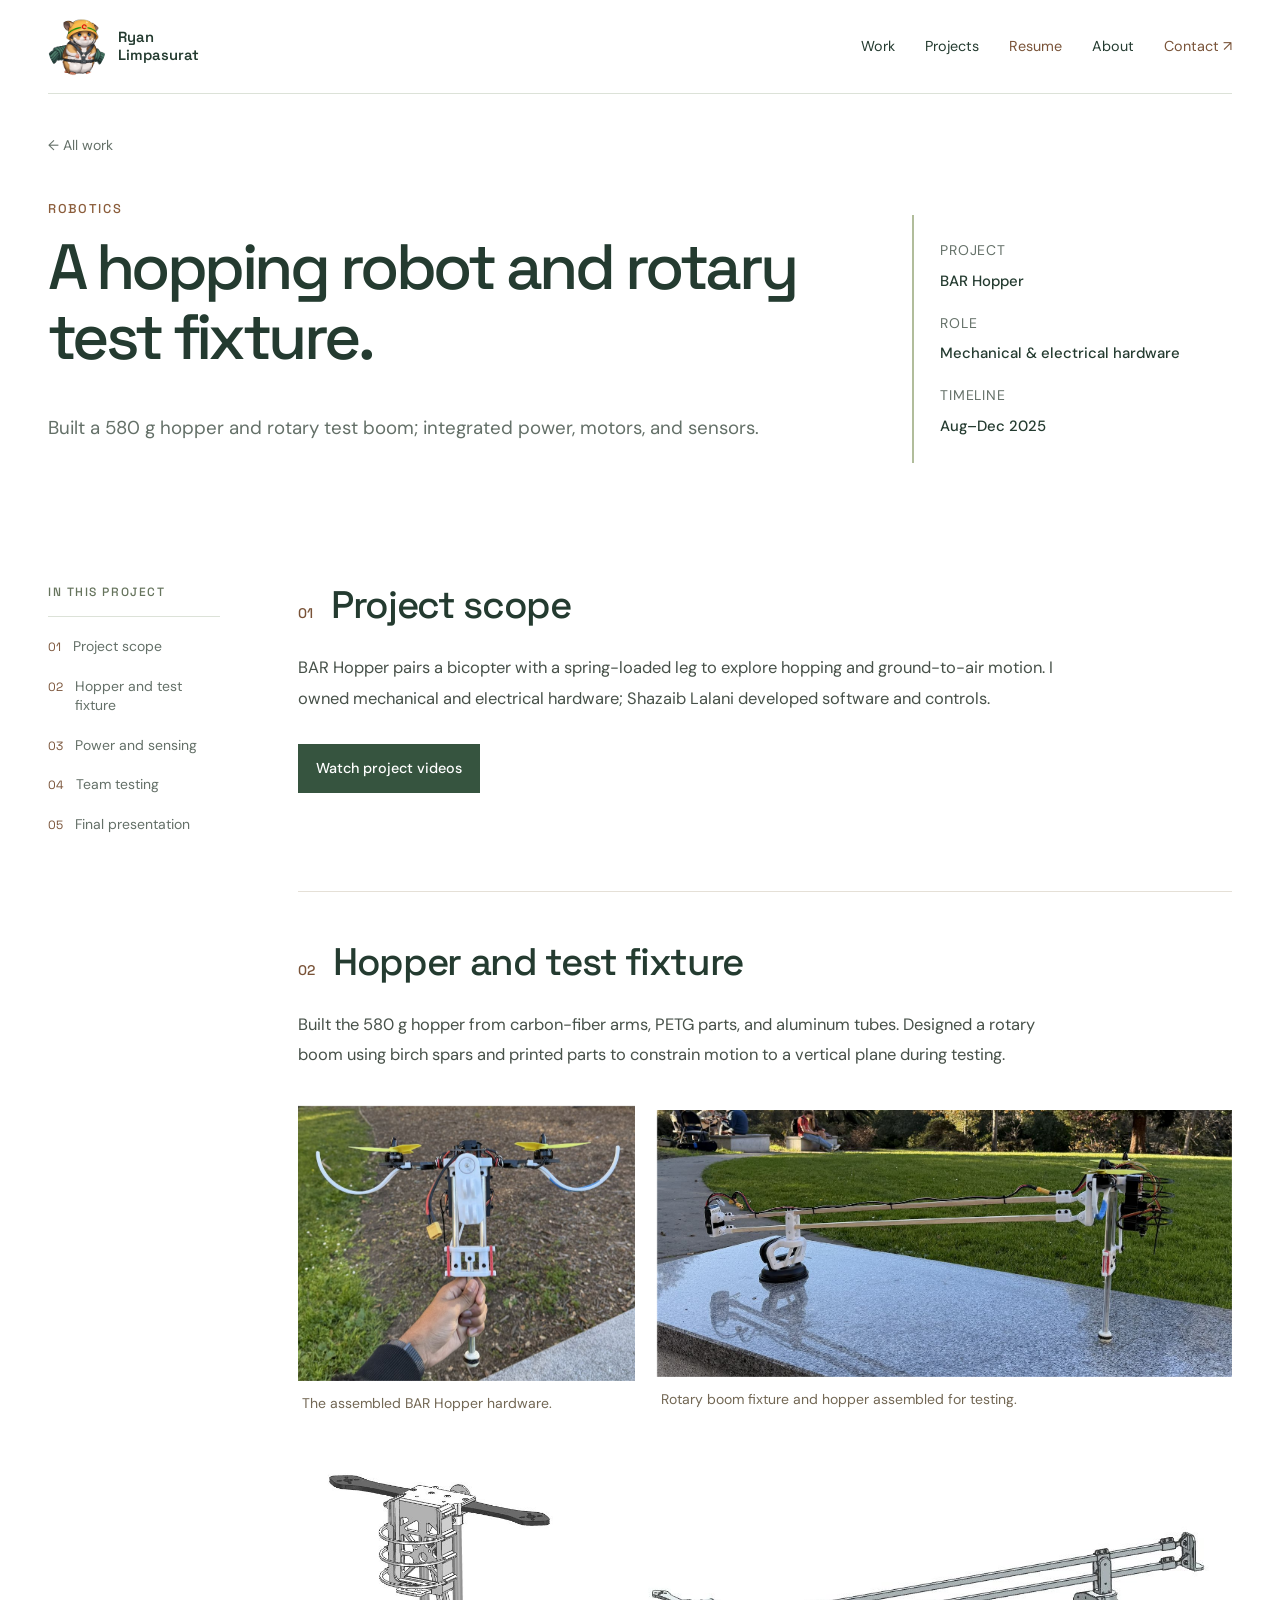
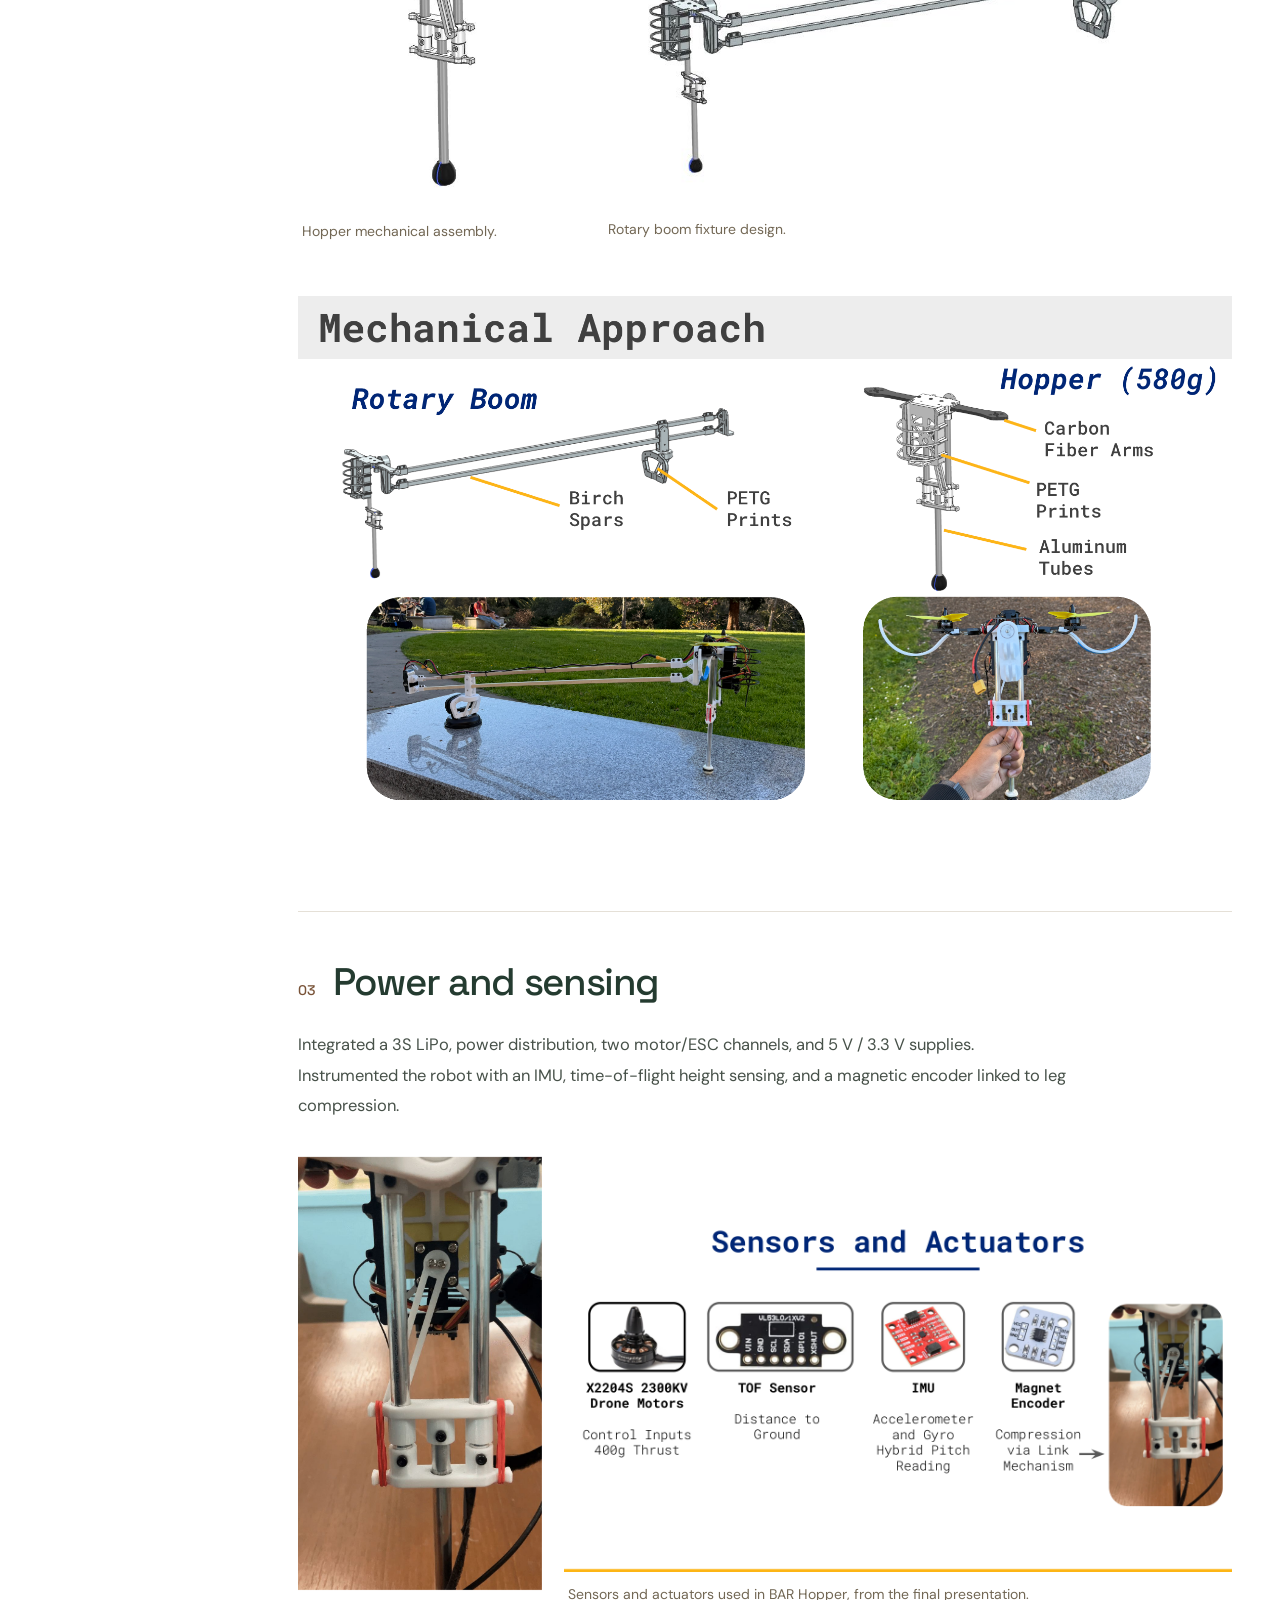
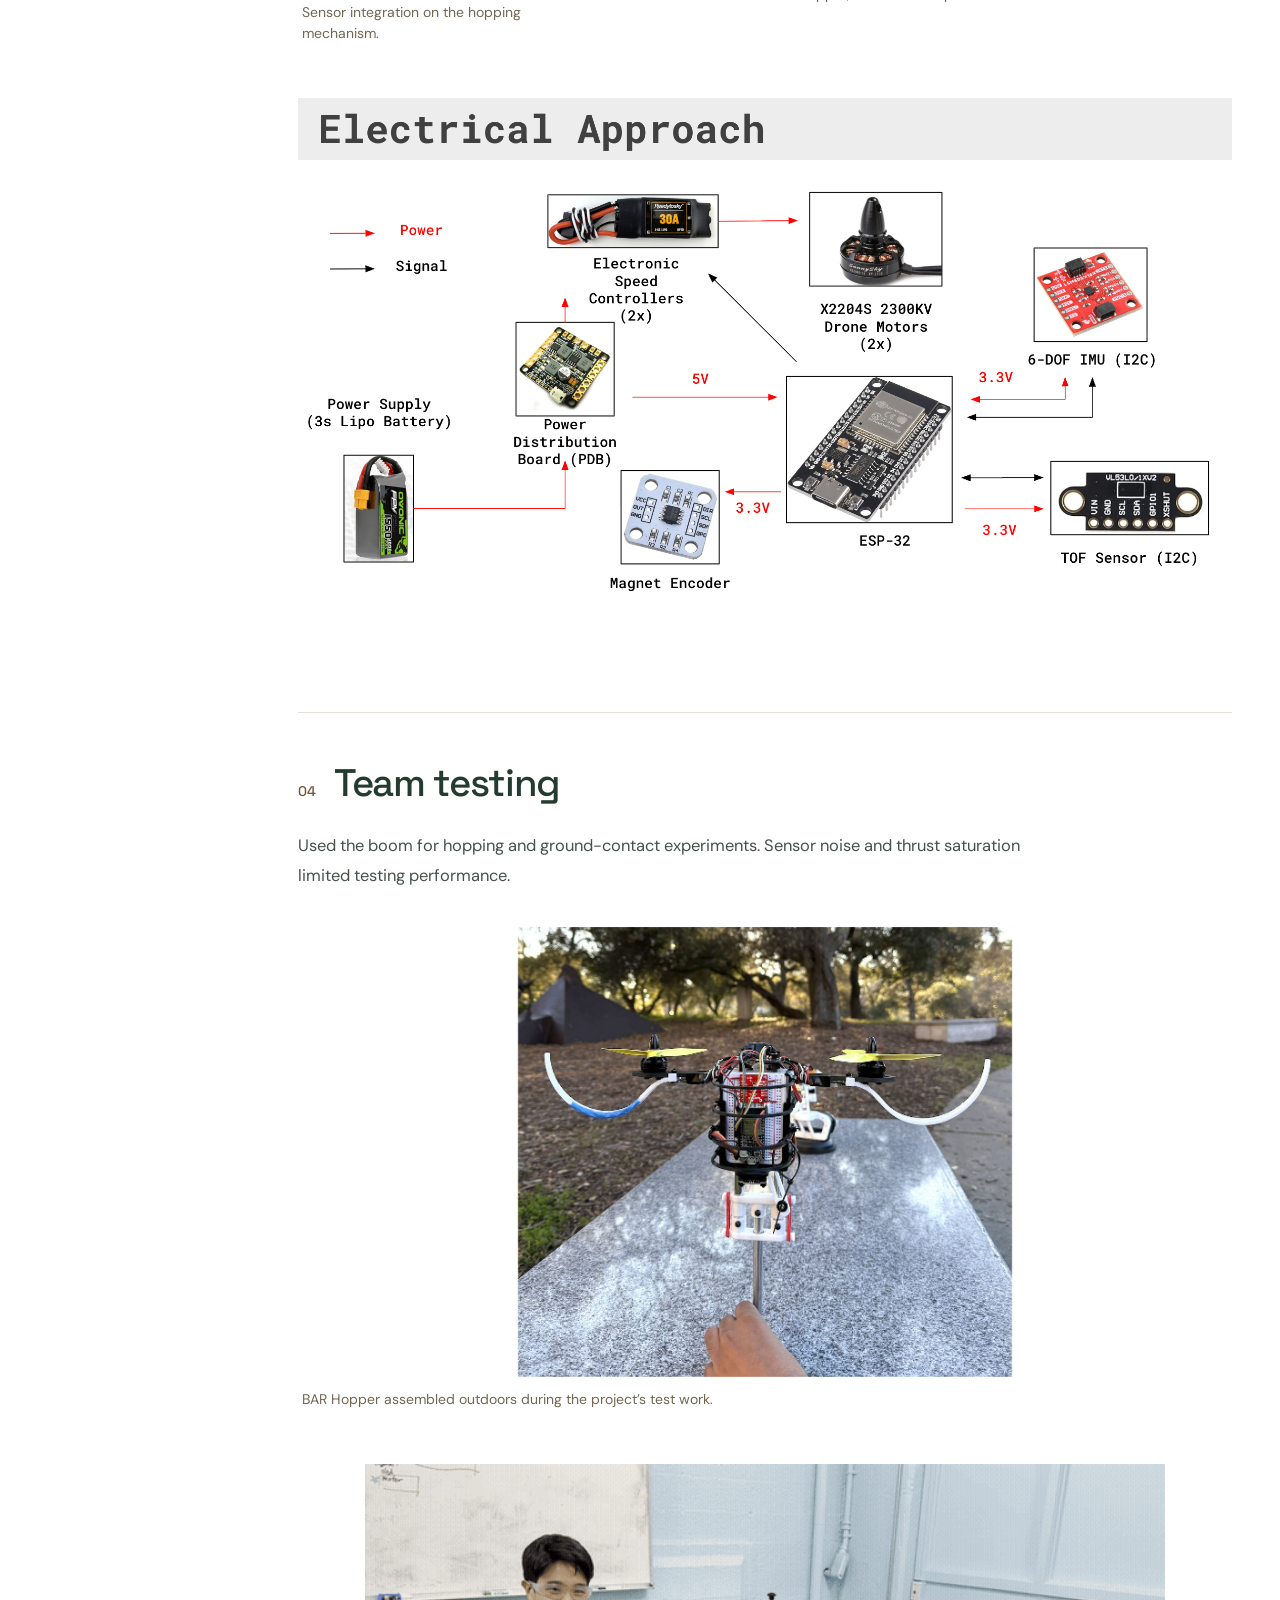
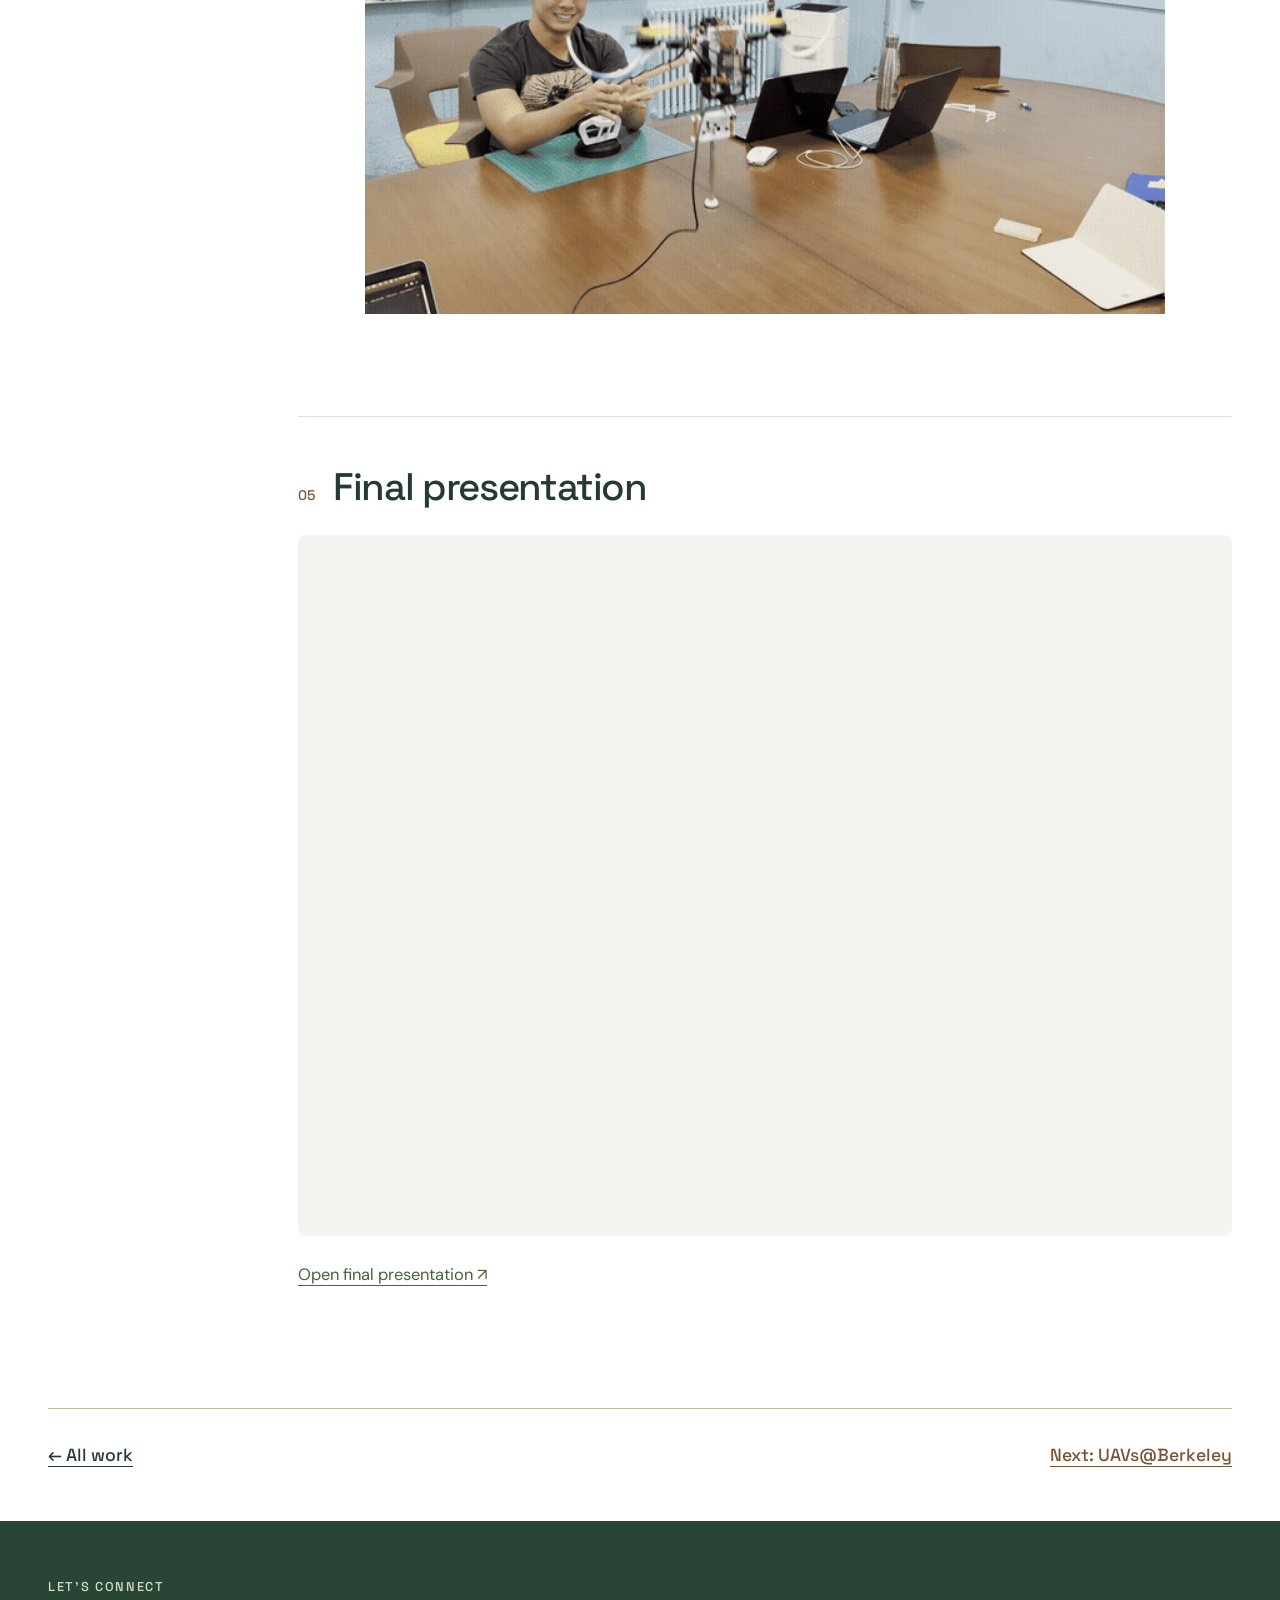
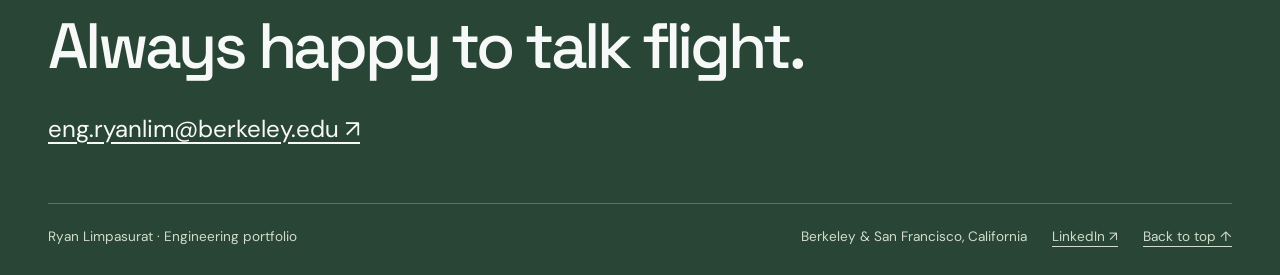
==== commit 862b896a: "Add Projects navigation link across portfolio pages" ====
--- a/projects/bar-hopper/index.html
+++ b/projects/bar-hopper/index.html
@@ -1,3 +1,3 @@
 <!DOCTYPE html>
 
-<html lang="en"><head><meta charset="utf-8"/><meta content="width=device-width,initial-scale=1" name="viewport"/><title>BAR Hopper — Ryan Limpasurat</title><meta content="Built a 580 g hopper and rotary test boom; integrated power, motors, and sensors." name="description"/><link href="/assets/cc8177aade-cropped-rescue_hamster_by_thehungtd_dg7qtp6-pre.png" rel="icon" type="image/png"/><link href="/style.css?v=compact-stealth-2" rel="stylesheet"/></head><body id="top"><a class="skip" href="#main">Skip to content</a><header class="wrap"><nav aria-label="Main navigation" class="nav"><a class="brand" href="/"><img alt="Ryan’s hamster mascot" class="brand-hamster" height="54" src="/assets/cc8177aade-cropped-rescue_hamster_by_thehungtd_dg7qtp6-pre.png" width="54"/><span class="brand-name">Ryan<br/>Limpasurat</span></a><div class="nav-links"><a href="/#work">Work</a><a class="resume-link" href="https://docs.google.com/document/d/1uAulsKVpNyA8r-6NnI3T_6q6APFQ8vaxruHTOzFkLVQ/edit?tab=t.0" rel="noopener noreferrer" target="_blank">Resume</a><a href="/#about">About</a><a href="/#contact">Contact ↗</a></div></nav></header><main class="wrap" id="main"><header class="detail-head"><a class="back" href="/#work">← All work</a><div class="eyebrow">Robotics</div><h1>A hopping robot and rotary test fixture.</h1><p class="detail-summary">Built a 580 g hopper and rotary test boom; integrated power, motors, and sensors.</p><div class="detail-meta"><div><span>Project</span><strong>BAR Hopper</strong></div><div><span>Role</span><strong>Mechanical &amp; electrical hardware</strong></div><div><span>Timeline</span><strong>Aug–Dec 2025</strong></div></div></header><div class="case-layout"><aside class="case-index"><div class="eyebrow">In this project</div><nav aria-label="Project sections"><a href="#section-1"><span>01</span>Project scope</a><a href="#section-2"><span>02</span>Hopper and test fixture</a><a href="#section-3"><span>03</span>Power and sensing</a><a href="#section-4"><span>04</span>Team testing</a><a href="#document"><span>05</span>Final presentation</a></nav></aside><article class="article"><section class="case-section" id="section-1"><div class="case-section-head"><span class="chapter">01</span><h2>Project scope</h2></div><div class="case-section-body"><p>BAR Hopper pairs a bicopter with a spring-loaded leg to explore hopping and ground-to-air motion. I owned mechanical and electrical hardware; Shazaib Lalani developed software and controls.</p><p class="resource-action"><a class="resource-button" href="https://drive.google.com/drive/u/1/folders/1_5Hx9ZnzIkk-3Om6tEhJxh7tSe7zXP2M" rel="noopener noreferrer" target="_blank">Watch project videos</a></p></div></section><section class="case-section" id="section-2"><div class="case-section-head"><span class="chapter">02</span><h2>Hopper and test fixture</h2></div><div class="case-section-body"><p>Built the 580 g hopper from carbon-fiber arms, PETG parts, and aluminum tubes. Designed a rotary boom using birch spars and printed parts to constrain motion to a vertical plane during testing.</p><div class="curated-gallery"><div class="gallery-row" style="--columns:1.23fr 2.1fr"><div class="gallery-item media-photo"><figure><a aria-label="Enlarge project image" class="image-expand" data-lightbox="" href="/assets/hopper-p5-2.jpeg"><img alt="The assembled BAR Hopper hardware." decoding="async" loading="lazy" src="/assets/hopper-p5-2.jpeg"/></a><figcaption>The assembled BAR Hopper hardware.</figcaption></figure></div><div class="gallery-item media-photo"><figure><a aria-label="Enlarge project image" class="image-expand" data-lightbox="" href="/assets/hopper-p5-3.jpeg"><img alt="Rotary boom fixture and hopper assembled for testing." decoding="async" loading="lazy" src="/assets/hopper-p5-3.jpeg"/></a><figcaption>Rotary boom fixture and hopper assembled for testing.</figcaption></figure></div></div><div class="gallery-row" style="--columns:0.79fr 1.75fr"><div class="gallery-item media-technical"><figure><a aria-label="Enlarge project image" class="image-expand" data-lightbox="" href="/assets/hopper-p5-0.jpeg"><img alt="Hopper mechanical assembly." decoding="async" loading="lazy" src="/assets/hopper-p5-0.jpeg"/></a><figcaption>Hopper mechanical assembly.</figcaption></figure></div><div class="gallery-item media-technical"><figure><a aria-label="Enlarge project image" class="image-expand" data-lightbox="" href="/assets/hopper-p5-1.jpeg"><img alt="Rotary boom fixture design." decoding="async" loading="lazy" src="/assets/hopper-p5-1.jpeg"/></a><figcaption>Rotary boom fixture design.</figcaption></figure></div></div></div><div class="design-notes"><figure><a aria-label="Enlarge project image" class="image-expand" data-lightbox="" href="/assets/30b931358b-screenshot-2026-01-23-at-5.23.29-pm.png?v=08e706e"><img alt="Screenshot 2026 01 23 at 5.23.29 PM" decoding="async" loading="lazy" src="/assets/30b931358b-screenshot-2026-01-23-at-5.23.29-pm.png?v=08e706e"/></a></figure></div></div></section><section class="case-section" id="section-3"><div class="case-section-head"><span class="chapter">03</span><h2>Power and sensing</h2></div><div class="case-section-body"><p>Integrated a 3S LiPo, power distribution, two motor/ESC channels, and 5 V / 3.3 V supplies. Instrumented the robot with an IMU, time-of-flight height sensing, and a magnetic encoder linked to leg compression.</p><div class="curated-gallery"><div class="gallery-row" style="--columns:0.65fr 1.78fr"><div class="gallery-item media-photo"><figure><a aria-label="Enlarge project image" class="image-expand" data-lightbox="" href="/assets/hopper-p7-4.jpeg"><img alt="Sensor integration on the hopping mechanism." decoding="async" loading="lazy" src="/assets/hopper-p7-4.jpeg"/></a><figcaption>Sensor integration on the hopping mechanism.</figcaption></figure></div><div class="gallery-item media-technical"><figure><a aria-label="Enlarge project image" class="image-expand" data-lightbox="" href="/assets/hopper-slide7.png"><img alt="Sensors and actuators used in BAR Hopper, from the final presentation." decoding="async" loading="lazy" src="/assets/hopper-slide7.png"/></a><figcaption>Sensors and actuators used in BAR Hopper, from the final presentation.</figcaption></figure></div></div></div><div class="design-notes"><figure><a aria-label="Enlarge project image" class="image-expand" data-lightbox="" href="/assets/e3375fcd2d-screenshot-2026-01-23-at-5.23.47-pm.png"><img alt="Screenshot 2026 01 23 at 5.23.47 PM" decoding="async" loading="lazy" src="/assets/e3375fcd2d-screenshot-2026-01-23-at-5.23.47-pm.png"/></a></figure></div></div></section><section class="case-section" id="section-4"><div class="case-section-head"><span class="chapter">04</span><h2>Team testing</h2></div><div class="case-section-body"><p>Used the boom for hopping and ground-contact experiments. Sensor noise and thrust saturation limited testing performance.</p><div class="curated-gallery"><div class="gallery-row" style="--columns:1.1fr"><div class="gallery-item media-photo"><figure><a aria-label="Enlarge project image" class="image-expand" data-lightbox="" href="/assets/hopper-p17-0.jpeg"><img alt="BAR Hopper assembled outdoors during the project’s test work." decoding="async" loading="lazy" src="/assets/hopper-p17-0.jpeg"/></a><figcaption>BAR Hopper assembled outdoors during the project’s test work.</figcaption></figure></div></div></div><div class="curated-gallery"><div class="gallery-feature media-motion"><figure><a aria-label="Enlarge project image" class="image-expand" data-lightbox="" href="/assets/e17518245d-1000009b00000320000001c25348cbb0b3dd12c3.gif?v=08e706e"><img alt="1000009B00000320000001C25348CBB0B3DD12C3" decoding="async" loading="lazy" src="/assets/e17518245d-1000009b00000320000001c25348cbb0b3dd12c3.gif?v=08e706e"/></a></figure></div></div></div></section><section class="case-section" id="document"><div class="case-section-head"><span class="chapter">05</span><h2>Final presentation</h2></div><div class="case-section-body"><iframe allowfullscreen="" class="document-viewer slides-viewer" loading="lazy" src="https://docs.google.com/presentation/d/1nA2puY3Z5I6PODt1bSZKz5oR9chOXIRGJ93HX8Fh__4/preview" title="BAR Hopper final presentation"></iframe><p><a href="https://docs.google.com/presentation/d/1nA2puY3Z5I6PODt1bSZKz5oR9chOXIRGJ93HX8Fh__4/edit?usp=sharing" rel="noopener noreferrer" target="_blank">Open final presentation ↗</a></p></div></section></article></div><div class="next-project"><a href="/#work">← All work</a><a href="/projects/uav/">Next: UAVs@Berkeley</a></div></main><footer class="footer" id="contact"><div class="wrap"><div class="eyebrow">Let’s connect</div><h2>Always happy to talk flight.</h2><a class="footer-email" href="mailto:eng.ryanlim@berkeley.edu">eng.ryanlim@berkeley.edu ↗</a><div class="footer-bottom"><span>Ryan Limpasurat · Engineering portfolio</span><div class="footer-links"><span>Berkeley &amp; San Francisco, California</span><a href="https://www.linkedin.com/in/ryan-limpasurat/" rel="noopener noreferrer" target="_blank">LinkedIn ↗</a><a href="#top">Back to top ↑</a></div></div></div></footer><script defer="" src="/site.js"></script></body></html>+<html lang="en"><head><meta charset="utf-8"/><meta content="width=device-width,initial-scale=1" name="viewport"/><title>BAR Hopper — Ryan Limpasurat</title><meta content="Built a 580 g hopper and rotary test boom; integrated power, motors, and sensors." name="description"/><link href="/assets/cc8177aade-cropped-rescue_hamster_by_thehungtd_dg7qtp6-pre.png" rel="icon" type="image/png"/><link href="/style.css?v=compact-stealth-2" rel="stylesheet"/></head><body id="top"><a class="skip" href="#main">Skip to content</a><header class="wrap"><nav aria-label="Main navigation" class="nav"><a class="brand" href="/"><img alt="Ryan’s hamster mascot" class="brand-hamster" height="54" src="/assets/cc8177aade-cropped-rescue_hamster_by_thehungtd_dg7qtp6-pre.png" width="54"/><span class="brand-name">Ryan<br/>Limpasurat</span></a><div class="nav-links"><a href="/#work">Work</a><a href="/#projects">Projects</a><a class="resume-link" href="https://docs.google.com/document/d/1uAulsKVpNyA8r-6NnI3T_6q6APFQ8vaxruHTOzFkLVQ/edit?tab=t.0" rel="noopener noreferrer" target="_blank">Resume</a><a href="/#about">About</a><a href="/#contact">Contact ↗</a></div></nav></header><main class="wrap" id="main"><header class="detail-head"><a class="back" href="/#work">← All work</a><div class="eyebrow">Robotics</div><h1>A hopping robot and rotary test fixture.</h1><p class="detail-summary">Built a 580 g hopper and rotary test boom; integrated power, motors, and sensors.</p><div class="detail-meta"><div><span>Project</span><strong>BAR Hopper</strong></div><div><span>Role</span><strong>Mechanical &amp; electrical hardware</strong></div><div><span>Timeline</span><strong>Aug–Dec 2025</strong></div></div></header><div class="case-layout"><aside class="case-index"><div class="eyebrow">In this project</div><nav aria-label="Project sections"><a href="#section-1"><span>01</span>Project scope</a><a href="#section-2"><span>02</span>Hopper and test fixture</a><a href="#section-3"><span>03</span>Power and sensing</a><a href="#section-4"><span>04</span>Team testing</a><a href="#document"><span>05</span>Final presentation</a></nav></aside><article class="article"><section class="case-section" id="section-1"><div class="case-section-head"><span class="chapter">01</span><h2>Project scope</h2></div><div class="case-section-body"><p>BAR Hopper pairs a bicopter with a spring-loaded leg to explore hopping and ground-to-air motion. I owned mechanical and electrical hardware; Shazaib Lalani developed software and controls.</p><p class="resource-action"><a class="resource-button" href="https://drive.google.com/drive/u/1/folders/1_5Hx9ZnzIkk-3Om6tEhJxh7tSe7zXP2M" rel="noopener noreferrer" target="_blank">Watch project videos</a></p></div></section><section class="case-section" id="section-2"><div class="case-section-head"><span class="chapter">02</span><h2>Hopper and test fixture</h2></div><div class="case-section-body"><p>Built the 580 g hopper from carbon-fiber arms, PETG parts, and aluminum tubes. Designed a rotary boom using birch spars and printed parts to constrain motion to a vertical plane during testing.</p><div class="curated-gallery"><div class="gallery-row" style="--columns:1.23fr 2.1fr"><div class="gallery-item media-photo"><figure><a aria-label="Enlarge project image" class="image-expand" data-lightbox="" href="/assets/hopper-p5-2.jpeg"><img alt="The assembled BAR Hopper hardware." decoding="async" loading="lazy" src="/assets/hopper-p5-2.jpeg"/></a><figcaption>The assembled BAR Hopper hardware.</figcaption></figure></div><div class="gallery-item media-photo"><figure><a aria-label="Enlarge project image" class="image-expand" data-lightbox="" href="/assets/hopper-p5-3.jpeg"><img alt="Rotary boom fixture and hopper assembled for testing." decoding="async" loading="lazy" src="/assets/hopper-p5-3.jpeg"/></a><figcaption>Rotary boom fixture and hopper assembled for testing.</figcaption></figure></div></div><div class="gallery-row" style="--columns:0.79fr 1.75fr"><div class="gallery-item media-technical"><figure><a aria-label="Enlarge project image" class="image-expand" data-lightbox="" href="/assets/hopper-p5-0.jpeg"><img alt="Hopper mechanical assembly." decoding="async" loading="lazy" src="/assets/hopper-p5-0.jpeg"/></a><figcaption>Hopper mechanical assembly.</figcaption></figure></div><div class="gallery-item media-technical"><figure><a aria-label="Enlarge project image" class="image-expand" data-lightbox="" href="/assets/hopper-p5-1.jpeg"><img alt="Rotary boom fixture design." decoding="async" loading="lazy" src="/assets/hopper-p5-1.jpeg"/></a><figcaption>Rotary boom fixture design.</figcaption></figure></div></div></div><div class="design-notes"><figure><a aria-label="Enlarge project image" class="image-expand" data-lightbox="" href="/assets/30b931358b-screenshot-2026-01-23-at-5.23.29-pm.png?v=08e706e"><img alt="Screenshot 2026 01 23 at 5.23.29 PM" decoding="async" loading="lazy" src="/assets/30b931358b-screenshot-2026-01-23-at-5.23.29-pm.png?v=08e706e"/></a></figure></div></div></section><section class="case-section" id="section-3"><div class="case-section-head"><span class="chapter">03</span><h2>Power and sensing</h2></div><div class="case-section-body"><p>Integrated a 3S LiPo, power distribution, two motor/ESC channels, and 5 V / 3.3 V supplies. Instrumented the robot with an IMU, time-of-flight height sensing, and a magnetic encoder linked to leg compression.</p><div class="curated-gallery"><div class="gallery-row" style="--columns:0.65fr 1.78fr"><div class="gallery-item media-photo"><figure><a aria-label="Enlarge project image" class="image-expand" data-lightbox="" href="/assets/hopper-p7-4.jpeg"><img alt="Sensor integration on the hopping mechanism." decoding="async" loading="lazy" src="/assets/hopper-p7-4.jpeg"/></a><figcaption>Sensor integration on the hopping mechanism.</figcaption></figure></div><div class="gallery-item media-technical"><figure><a aria-label="Enlarge project image" class="image-expand" data-lightbox="" href="/assets/hopper-slide7.png"><img alt="Sensors and actuators used in BAR Hopper, from the final presentation." decoding="async" loading="lazy" src="/assets/hopper-slide7.png"/></a><figcaption>Sensors and actuators used in BAR Hopper, from the final presentation.</figcaption></figure></div></div></div><div class="design-notes"><figure><a aria-label="Enlarge project image" class="image-expand" data-lightbox="" href="/assets/e3375fcd2d-screenshot-2026-01-23-at-5.23.47-pm.png"><img alt="Screenshot 2026 01 23 at 5.23.47 PM" decoding="async" loading="lazy" src="/assets/e3375fcd2d-screenshot-2026-01-23-at-5.23.47-pm.png"/></a></figure></div></div></section><section class="case-section" id="section-4"><div class="case-section-head"><span class="chapter">04</span><h2>Team testing</h2></div><div class="case-section-body"><p>Used the boom for hopping and ground-contact experiments. Sensor noise and thrust saturation limited testing performance.</p><div class="curated-gallery"><div class="gallery-row" style="--columns:1.1fr"><div class="gallery-item media-photo"><figure><a aria-label="Enlarge project image" class="image-expand" data-lightbox="" href="/assets/hopper-p17-0.jpeg"><img alt="BAR Hopper assembled outdoors during the project’s test work." decoding="async" loading="lazy" src="/assets/hopper-p17-0.jpeg"/></a><figcaption>BAR Hopper assembled outdoors during the project’s test work.</figcaption></figure></div></div></div><div class="curated-gallery"><div class="gallery-feature media-motion"><figure><a aria-label="Enlarge project image" class="image-expand" data-lightbox="" href="/assets/e17518245d-1000009b00000320000001c25348cbb0b3dd12c3.gif?v=08e706e"><img alt="1000009B00000320000001C25348CBB0B3DD12C3" decoding="async" loading="lazy" src="/assets/e17518245d-1000009b00000320000001c25348cbb0b3dd12c3.gif?v=08e706e"/></a></figure></div></div></div></section><section class="case-section" id="document"><div class="case-section-head"><span class="chapter">05</span><h2>Final presentation</h2></div><div class="case-section-body"><iframe allowfullscreen="" class="document-viewer slides-viewer" loading="lazy" src="https://docs.google.com/presentation/d/1nA2puY3Z5I6PODt1bSZKz5oR9chOXIRGJ93HX8Fh__4/preview" title="BAR Hopper final presentation"></iframe><p><a href="https://docs.google.com/presentation/d/1nA2puY3Z5I6PODt1bSZKz5oR9chOXIRGJ93HX8Fh__4/edit?usp=sharing" rel="noopener noreferrer" target="_blank">Open final presentation ↗</a></p></div></section></article></div><div class="next-project"><a href="/#work">← All work</a><a href="/projects/uav/">Next: UAVs@Berkeley</a></div></main><footer class="footer" id="contact"><div class="wrap"><div class="eyebrow">Let’s connect</div><h2>Always happy to talk flight.</h2><a class="footer-email" href="mailto:eng.ryanlim@berkeley.edu">eng.ryanlim@berkeley.edu ↗</a><div class="footer-bottom"><span>Ryan Limpasurat · Engineering portfolio</span><div class="footer-links"><span>Berkeley &amp; San Francisco, California</span><a href="https://www.linkedin.com/in/ryan-limpasurat/" rel="noopener noreferrer" target="_blank">LinkedIn ↗</a><a href="#top">Back to top ↑</a></div></div></div></footer><script defer="" src="/site.js"></script></body></html>
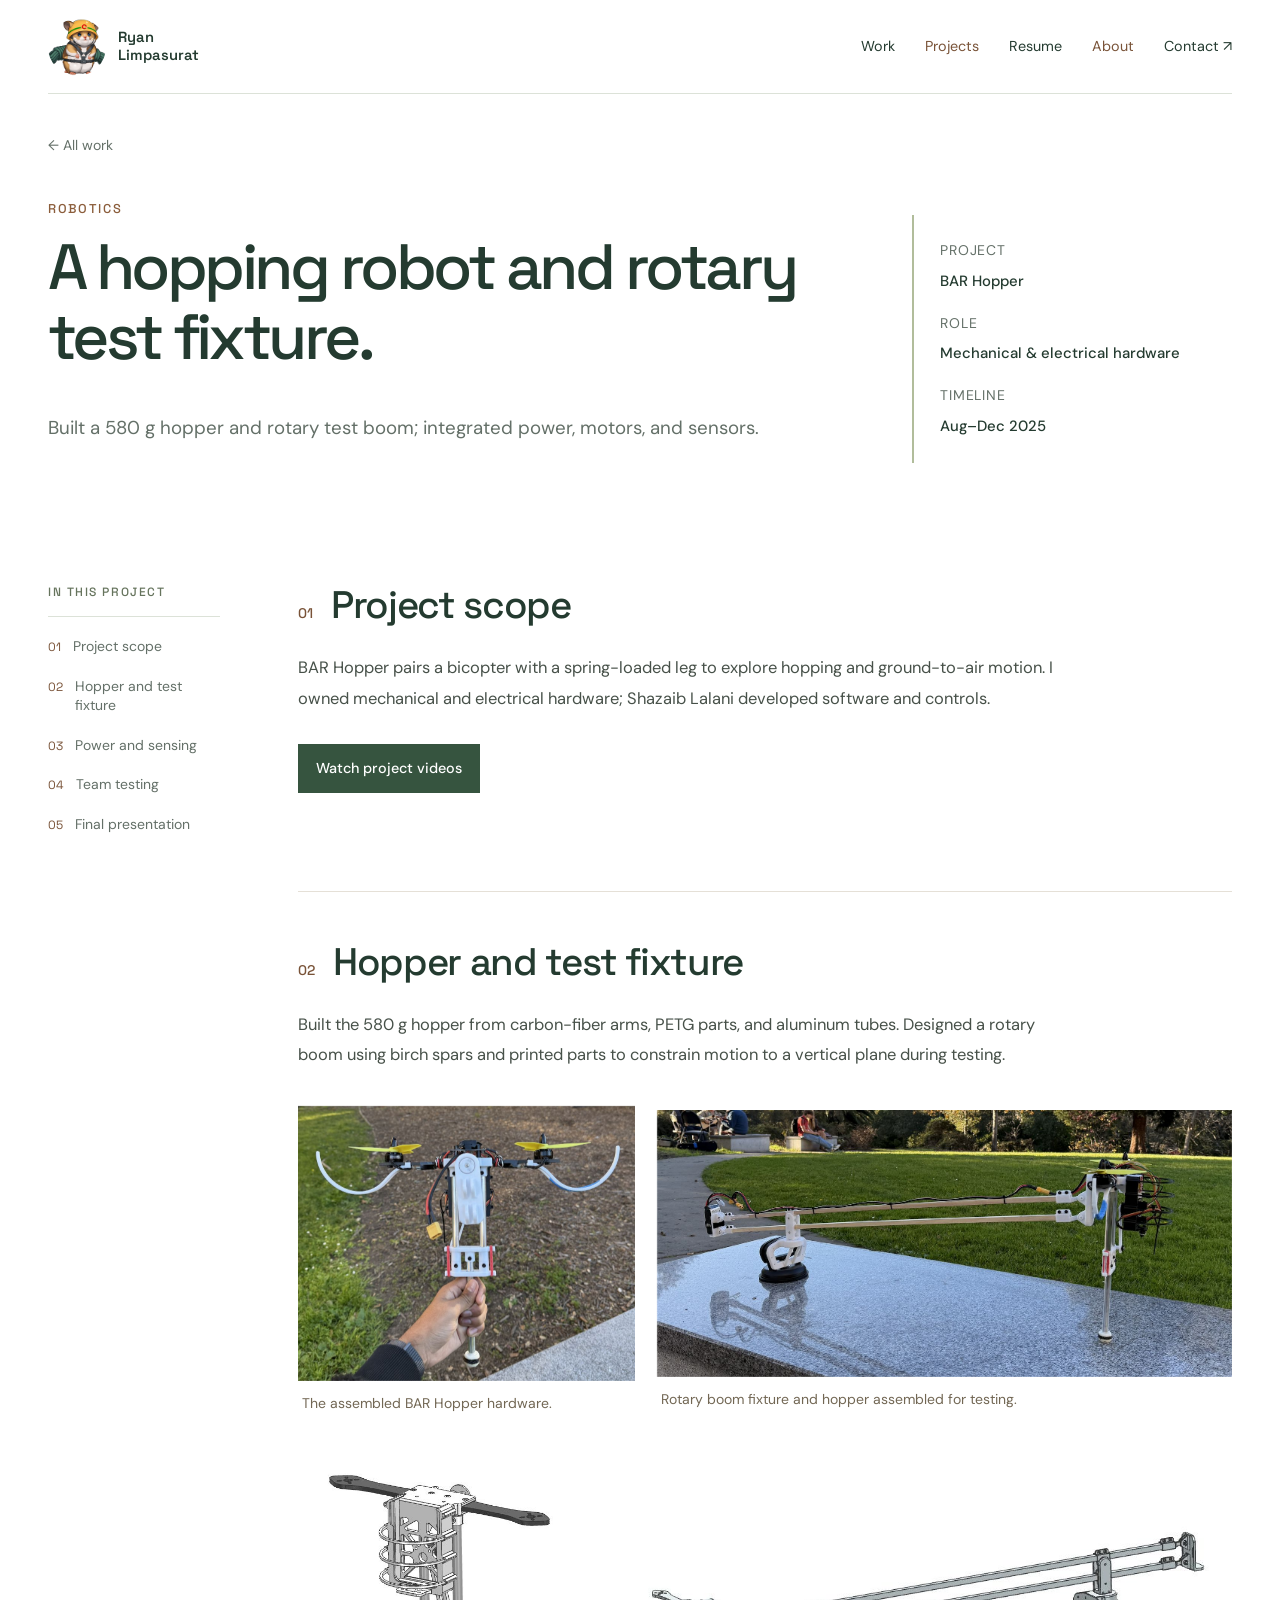
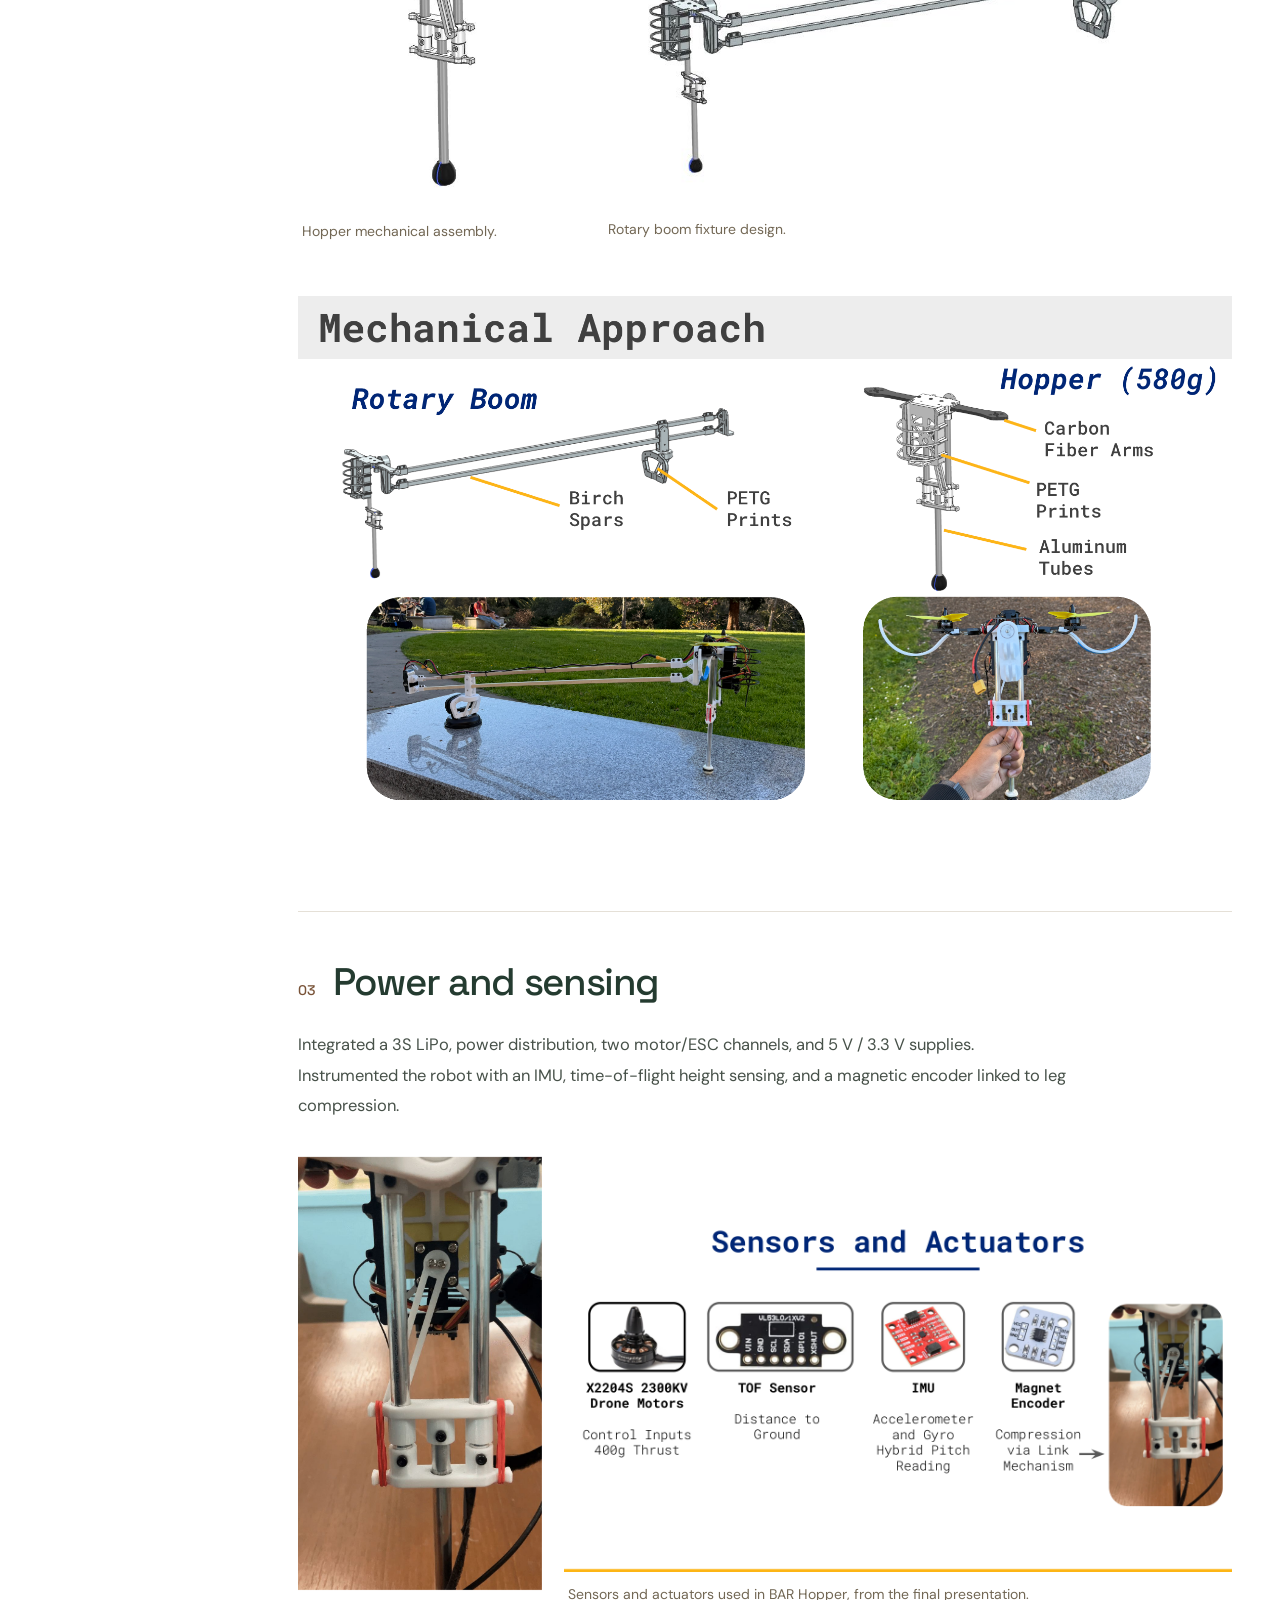
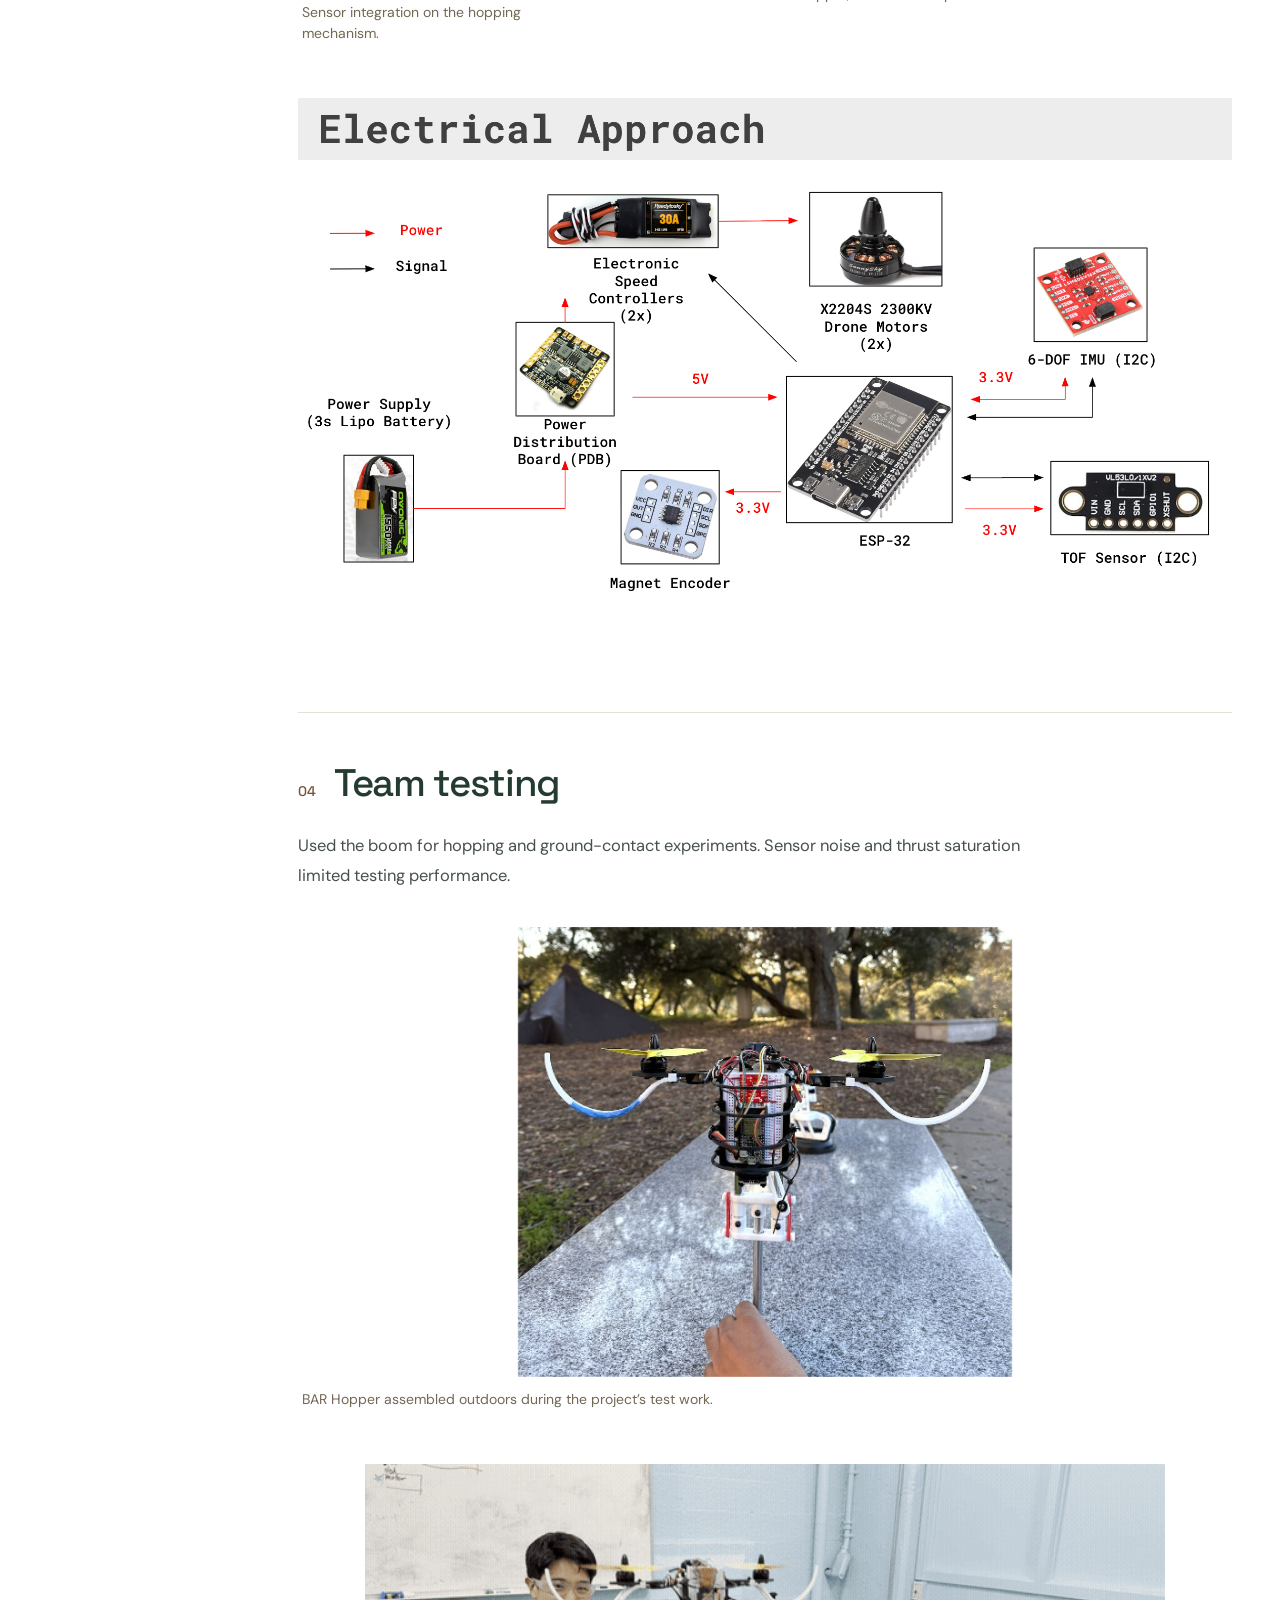
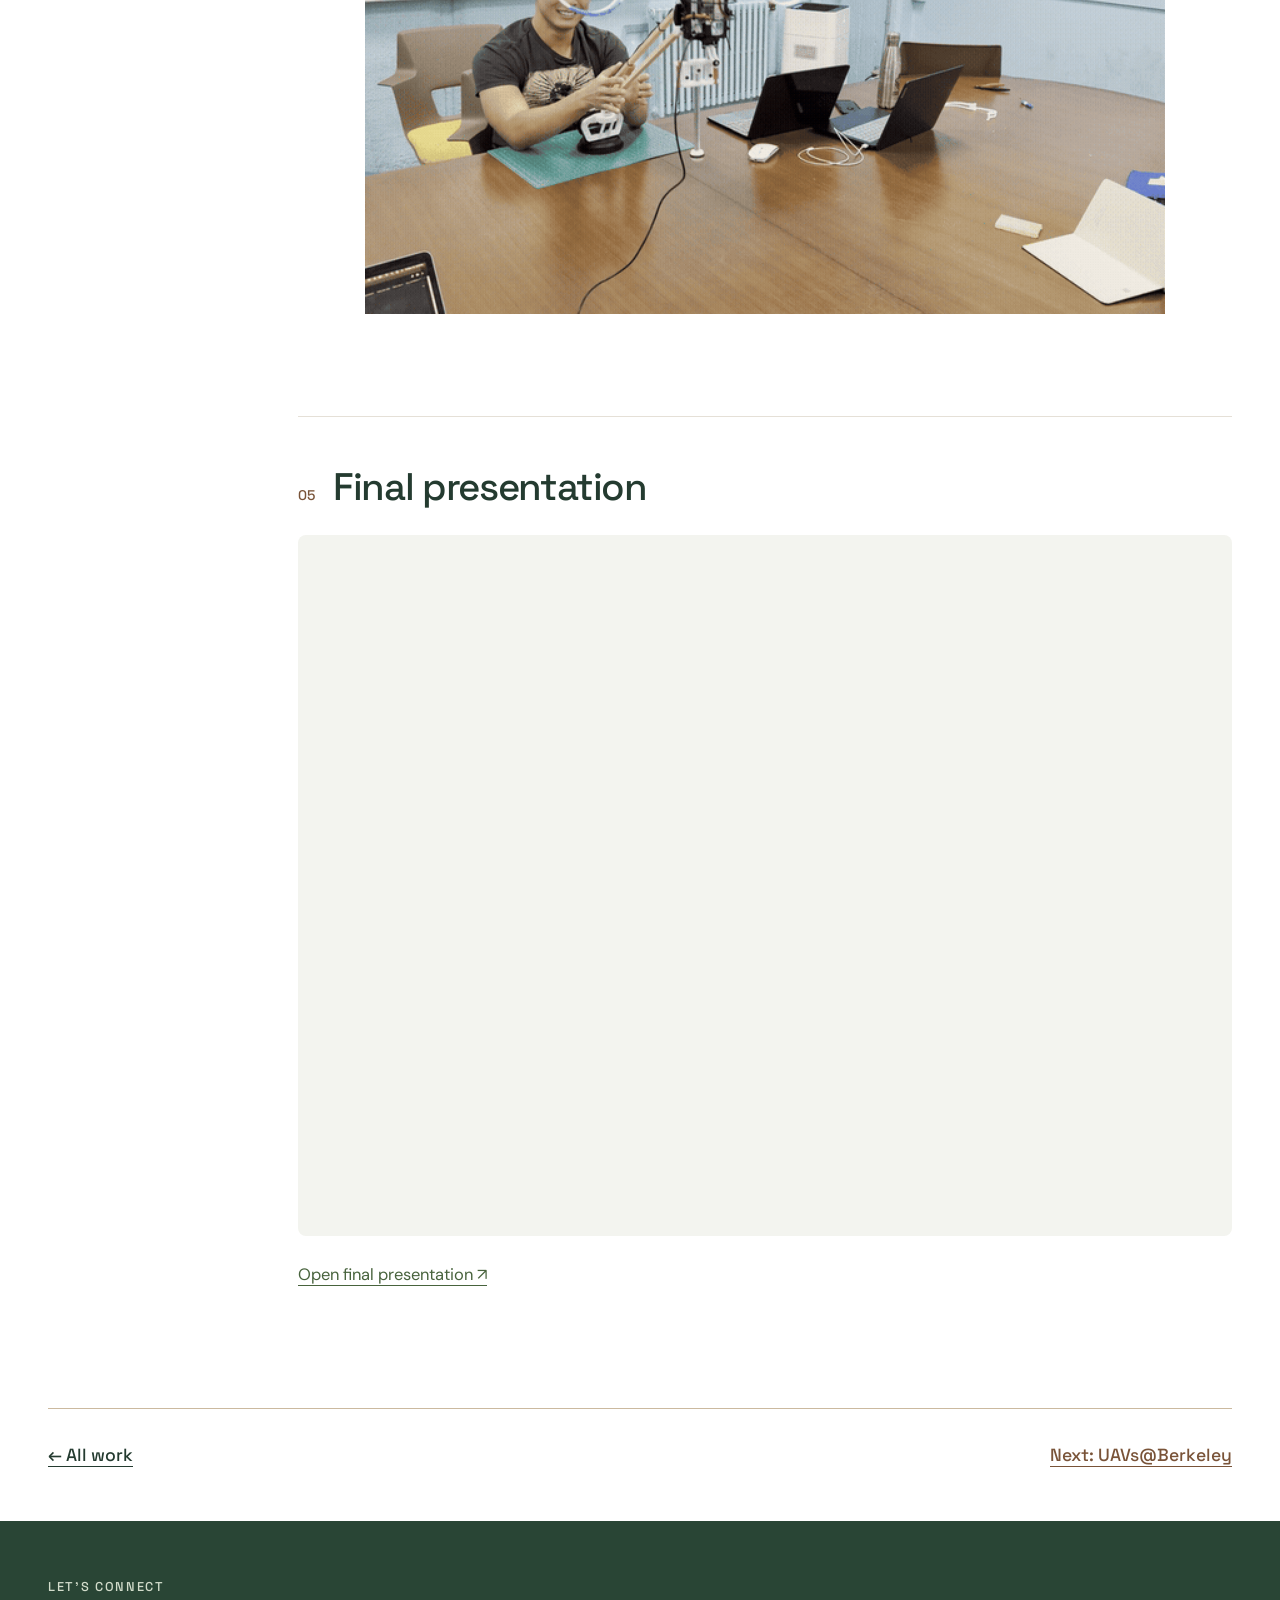
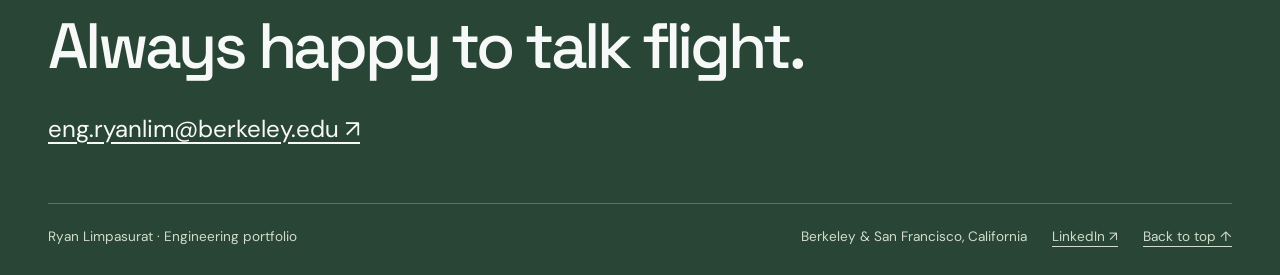
==== commit e228e3d4: "Restore alternating pine and brown navigation colors" ====
--- a/projects/bar-hopper/index.html
+++ b/projects/bar-hopper/index.html
@@ -1,3 +1,3 @@
 <!DOCTYPE html>
 
-<html lang="en"><head><meta charset="utf-8"/><meta content="width=device-width,initial-scale=1" name="viewport"/><title>BAR Hopper — Ryan Limpasurat</title><meta content="Built a 580 g hopper and rotary test boom; integrated power, motors, and sensors." name="description"/><link href="/assets/cc8177aade-cropped-rescue_hamster_by_thehungtd_dg7qtp6-pre.png" rel="icon" type="image/png"/><link href="/style.css?v=compact-stealth-2" rel="stylesheet"/></head><body id="top"><a class="skip" href="#main">Skip to content</a><header class="wrap"><nav aria-label="Main navigation" class="nav"><a class="brand" href="/"><img alt="Ryan’s hamster mascot" class="brand-hamster" height="54" src="/assets/cc8177aade-cropped-rescue_hamster_by_thehungtd_dg7qtp6-pre.png" width="54"/><span class="brand-name">Ryan<br/>Limpasurat</span></a><div class="nav-links"><a href="/#work">Work</a><a href="/#projects">Projects</a><a class="resume-link" href="https://docs.google.com/document/d/1uAulsKVpNyA8r-6NnI3T_6q6APFQ8vaxruHTOzFkLVQ/edit?tab=t.0" rel="noopener noreferrer" target="_blank">Resume</a><a href="/#about">About</a><a href="/#contact">Contact ↗</a></div></nav></header><main class="wrap" id="main"><header class="detail-head"><a class="back" href="/#work">← All work</a><div class="eyebrow">Robotics</div><h1>A hopping robot and rotary test fixture.</h1><p class="detail-summary">Built a 580 g hopper and rotary test boom; integrated power, motors, and sensors.</p><div class="detail-meta"><div><span>Project</span><strong>BAR Hopper</strong></div><div><span>Role</span><strong>Mechanical &amp; electrical hardware</strong></div><div><span>Timeline</span><strong>Aug–Dec 2025</strong></div></div></header><div class="case-layout"><aside class="case-index"><div class="eyebrow">In this project</div><nav aria-label="Project sections"><a href="#section-1"><span>01</span>Project scope</a><a href="#section-2"><span>02</span>Hopper and test fixture</a><a href="#section-3"><span>03</span>Power and sensing</a><a href="#section-4"><span>04</span>Team testing</a><a href="#document"><span>05</span>Final presentation</a></nav></aside><article class="article"><section class="case-section" id="section-1"><div class="case-section-head"><span class="chapter">01</span><h2>Project scope</h2></div><div class="case-section-body"><p>BAR Hopper pairs a bicopter with a spring-loaded leg to explore hopping and ground-to-air motion. I owned mechanical and electrical hardware; Shazaib Lalani developed software and controls.</p><p class="resource-action"><a class="resource-button" href="https://drive.google.com/drive/u/1/folders/1_5Hx9ZnzIkk-3Om6tEhJxh7tSe7zXP2M" rel="noopener noreferrer" target="_blank">Watch project videos</a></p></div></section><section class="case-section" id="section-2"><div class="case-section-head"><span class="chapter">02</span><h2>Hopper and test fixture</h2></div><div class="case-section-body"><p>Built the 580 g hopper from carbon-fiber arms, PETG parts, and aluminum tubes. Designed a rotary boom using birch spars and printed parts to constrain motion to a vertical plane during testing.</p><div class="curated-gallery"><div class="gallery-row" style="--columns:1.23fr 2.1fr"><div class="gallery-item media-photo"><figure><a aria-label="Enlarge project image" class="image-expand" data-lightbox="" href="/assets/hopper-p5-2.jpeg"><img alt="The assembled BAR Hopper hardware." decoding="async" loading="lazy" src="/assets/hopper-p5-2.jpeg"/></a><figcaption>The assembled BAR Hopper hardware.</figcaption></figure></div><div class="gallery-item media-photo"><figure><a aria-label="Enlarge project image" class="image-expand" data-lightbox="" href="/assets/hopper-p5-3.jpeg"><img alt="Rotary boom fixture and hopper assembled for testing." decoding="async" loading="lazy" src="/assets/hopper-p5-3.jpeg"/></a><figcaption>Rotary boom fixture and hopper assembled for testing.</figcaption></figure></div></div><div class="gallery-row" style="--columns:0.79fr 1.75fr"><div class="gallery-item media-technical"><figure><a aria-label="Enlarge project image" class="image-expand" data-lightbox="" href="/assets/hopper-p5-0.jpeg"><img alt="Hopper mechanical assembly." decoding="async" loading="lazy" src="/assets/hopper-p5-0.jpeg"/></a><figcaption>Hopper mechanical assembly.</figcaption></figure></div><div class="gallery-item media-technical"><figure><a aria-label="Enlarge project image" class="image-expand" data-lightbox="" href="/assets/hopper-p5-1.jpeg"><img alt="Rotary boom fixture design." decoding="async" loading="lazy" src="/assets/hopper-p5-1.jpeg"/></a><figcaption>Rotary boom fixture design.</figcaption></figure></div></div></div><div class="design-notes"><figure><a aria-label="Enlarge project image" class="image-expand" data-lightbox="" href="/assets/30b931358b-screenshot-2026-01-23-at-5.23.29-pm.png?v=08e706e"><img alt="Screenshot 2026 01 23 at 5.23.29 PM" decoding="async" loading="lazy" src="/assets/30b931358b-screenshot-2026-01-23-at-5.23.29-pm.png?v=08e706e"/></a></figure></div></div></section><section class="case-section" id="section-3"><div class="case-section-head"><span class="chapter">03</span><h2>Power and sensing</h2></div><div class="case-section-body"><p>Integrated a 3S LiPo, power distribution, two motor/ESC channels, and 5 V / 3.3 V supplies. Instrumented the robot with an IMU, time-of-flight height sensing, and a magnetic encoder linked to leg compression.</p><div class="curated-gallery"><div class="gallery-row" style="--columns:0.65fr 1.78fr"><div class="gallery-item media-photo"><figure><a aria-label="Enlarge project image" class="image-expand" data-lightbox="" href="/assets/hopper-p7-4.jpeg"><img alt="Sensor integration on the hopping mechanism." decoding="async" loading="lazy" src="/assets/hopper-p7-4.jpeg"/></a><figcaption>Sensor integration on the hopping mechanism.</figcaption></figure></div><div class="gallery-item media-technical"><figure><a aria-label="Enlarge project image" class="image-expand" data-lightbox="" href="/assets/hopper-slide7.png"><img alt="Sensors and actuators used in BAR Hopper, from the final presentation." decoding="async" loading="lazy" src="/assets/hopper-slide7.png"/></a><figcaption>Sensors and actuators used in BAR Hopper, from the final presentation.</figcaption></figure></div></div></div><div class="design-notes"><figure><a aria-label="Enlarge project image" class="image-expand" data-lightbox="" href="/assets/e3375fcd2d-screenshot-2026-01-23-at-5.23.47-pm.png"><img alt="Screenshot 2026 01 23 at 5.23.47 PM" decoding="async" loading="lazy" src="/assets/e3375fcd2d-screenshot-2026-01-23-at-5.23.47-pm.png"/></a></figure></div></div></section><section class="case-section" id="section-4"><div class="case-section-head"><span class="chapter">04</span><h2>Team testing</h2></div><div class="case-section-body"><p>Used the boom for hopping and ground-contact experiments. Sensor noise and thrust saturation limited testing performance.</p><div class="curated-gallery"><div class="gallery-row" style="--columns:1.1fr"><div class="gallery-item media-photo"><figure><a aria-label="Enlarge project image" class="image-expand" data-lightbox="" href="/assets/hopper-p17-0.jpeg"><img alt="BAR Hopper assembled outdoors during the project’s test work." decoding="async" loading="lazy" src="/assets/hopper-p17-0.jpeg"/></a><figcaption>BAR Hopper assembled outdoors during the project’s test work.</figcaption></figure></div></div></div><div class="curated-gallery"><div class="gallery-feature media-motion"><figure><a aria-label="Enlarge project image" class="image-expand" data-lightbox="" href="/assets/e17518245d-1000009b00000320000001c25348cbb0b3dd12c3.gif?v=08e706e"><img alt="1000009B00000320000001C25348CBB0B3DD12C3" decoding="async" loading="lazy" src="/assets/e17518245d-1000009b00000320000001c25348cbb0b3dd12c3.gif?v=08e706e"/></a></figure></div></div></div></section><section class="case-section" id="document"><div class="case-section-head"><span class="chapter">05</span><h2>Final presentation</h2></div><div class="case-section-body"><iframe allowfullscreen="" class="document-viewer slides-viewer" loading="lazy" src="https://docs.google.com/presentation/d/1nA2puY3Z5I6PODt1bSZKz5oR9chOXIRGJ93HX8Fh__4/preview" title="BAR Hopper final presentation"></iframe><p><a href="https://docs.google.com/presentation/d/1nA2puY3Z5I6PODt1bSZKz5oR9chOXIRGJ93HX8Fh__4/edit?usp=sharing" rel="noopener noreferrer" target="_blank">Open final presentation ↗</a></p></div></section></article></div><div class="next-project"><a href="/#work">← All work</a><a href="/projects/uav/">Next: UAVs@Berkeley</a></div></main><footer class="footer" id="contact"><div class="wrap"><div class="eyebrow">Let’s connect</div><h2>Always happy to talk flight.</h2><a class="footer-email" href="mailto:eng.ryanlim@berkeley.edu">eng.ryanlim@berkeley.edu ↗</a><div class="footer-bottom"><span>Ryan Limpasurat · Engineering portfolio</span><div class="footer-links"><span>Berkeley &amp; San Francisco, California</span><a href="https://www.linkedin.com/in/ryan-limpasurat/" rel="noopener noreferrer" target="_blank">LinkedIn ↗</a><a href="#top">Back to top ↑</a></div></div></div></footer><script defer="" src="/site.js"></script></body></html>+<html lang="en"><head><meta charset="utf-8"/><meta content="width=device-width,initial-scale=1" name="viewport"/><title>BAR Hopper — Ryan Limpasurat</title><meta content="Built a 580 g hopper and rotary test boom; integrated power, motors, and sensors." name="description"/><link href="/assets/cc8177aade-cropped-rescue_hamster_by_thehungtd_dg7qtp6-pre.png" rel="icon" type="image/png"/><link href="/style.css?v=nav-palette-3" rel="stylesheet"/></head><body id="top"><a class="skip" href="#main">Skip to content</a><header class="wrap"><nav aria-label="Main navigation" class="nav"><a class="brand" href="/"><img alt="Ryan’s hamster mascot" class="brand-hamster" height="54" src="/assets/cc8177aade-cropped-rescue_hamster_by_thehungtd_dg7qtp6-pre.png" width="54"/><span class="brand-name">Ryan<br/>Limpasurat</span></a><div class="nav-links"><a href="/#work">Work</a><a href="/#projects">Projects</a><a class="resume-link" href="https://docs.google.com/document/d/1uAulsKVpNyA8r-6NnI3T_6q6APFQ8vaxruHTOzFkLVQ/edit?tab=t.0" rel="noopener noreferrer" target="_blank">Resume</a><a href="/#about">About</a><a href="/#contact">Contact ↗</a></div></nav></header><main class="wrap" id="main"><header class="detail-head"><a class="back" href="/#work">← All work</a><div class="eyebrow">Robotics</div><h1>A hopping robot and rotary test fixture.</h1><p class="detail-summary">Built a 580 g hopper and rotary test boom; integrated power, motors, and sensors.</p><div class="detail-meta"><div><span>Project</span><strong>BAR Hopper</strong></div><div><span>Role</span><strong>Mechanical &amp; electrical hardware</strong></div><div><span>Timeline</span><strong>Aug–Dec 2025</strong></div></div></header><div class="case-layout"><aside class="case-index"><div class="eyebrow">In this project</div><nav aria-label="Project sections"><a href="#section-1"><span>01</span>Project scope</a><a href="#section-2"><span>02</span>Hopper and test fixture</a><a href="#section-3"><span>03</span>Power and sensing</a><a href="#section-4"><span>04</span>Team testing</a><a href="#document"><span>05</span>Final presentation</a></nav></aside><article class="article"><section class="case-section" id="section-1"><div class="case-section-head"><span class="chapter">01</span><h2>Project scope</h2></div><div class="case-section-body"><p>BAR Hopper pairs a bicopter with a spring-loaded leg to explore hopping and ground-to-air motion. I owned mechanical and electrical hardware; Shazaib Lalani developed software and controls.</p><p class="resource-action"><a class="resource-button" href="https://drive.google.com/drive/u/1/folders/1_5Hx9ZnzIkk-3Om6tEhJxh7tSe7zXP2M" rel="noopener noreferrer" target="_blank">Watch project videos</a></p></div></section><section class="case-section" id="section-2"><div class="case-section-head"><span class="chapter">02</span><h2>Hopper and test fixture</h2></div><div class="case-section-body"><p>Built the 580 g hopper from carbon-fiber arms, PETG parts, and aluminum tubes. Designed a rotary boom using birch spars and printed parts to constrain motion to a vertical plane during testing.</p><div class="curated-gallery"><div class="gallery-row" style="--columns:1.23fr 2.1fr"><div class="gallery-item media-photo"><figure><a aria-label="Enlarge project image" class="image-expand" data-lightbox="" href="/assets/hopper-p5-2.jpeg"><img alt="The assembled BAR Hopper hardware." decoding="async" loading="lazy" src="/assets/hopper-p5-2.jpeg"/></a><figcaption>The assembled BAR Hopper hardware.</figcaption></figure></div><div class="gallery-item media-photo"><figure><a aria-label="Enlarge project image" class="image-expand" data-lightbox="" href="/assets/hopper-p5-3.jpeg"><img alt="Rotary boom fixture and hopper assembled for testing." decoding="async" loading="lazy" src="/assets/hopper-p5-3.jpeg"/></a><figcaption>Rotary boom fixture and hopper assembled for testing.</figcaption></figure></div></div><div class="gallery-row" style="--columns:0.79fr 1.75fr"><div class="gallery-item media-technical"><figure><a aria-label="Enlarge project image" class="image-expand" data-lightbox="" href="/assets/hopper-p5-0.jpeg"><img alt="Hopper mechanical assembly." decoding="async" loading="lazy" src="/assets/hopper-p5-0.jpeg"/></a><figcaption>Hopper mechanical assembly.</figcaption></figure></div><div class="gallery-item media-technical"><figure><a aria-label="Enlarge project image" class="image-expand" data-lightbox="" href="/assets/hopper-p5-1.jpeg"><img alt="Rotary boom fixture design." decoding="async" loading="lazy" src="/assets/hopper-p5-1.jpeg"/></a><figcaption>Rotary boom fixture design.</figcaption></figure></div></div></div><div class="design-notes"><figure><a aria-label="Enlarge project image" class="image-expand" data-lightbox="" href="/assets/30b931358b-screenshot-2026-01-23-at-5.23.29-pm.png?v=08e706e"><img alt="Screenshot 2026 01 23 at 5.23.29 PM" decoding="async" loading="lazy" src="/assets/30b931358b-screenshot-2026-01-23-at-5.23.29-pm.png?v=08e706e"/></a></figure></div></div></section><section class="case-section" id="section-3"><div class="case-section-head"><span class="chapter">03</span><h2>Power and sensing</h2></div><div class="case-section-body"><p>Integrated a 3S LiPo, power distribution, two motor/ESC channels, and 5 V / 3.3 V supplies. Instrumented the robot with an IMU, time-of-flight height sensing, and a magnetic encoder linked to leg compression.</p><div class="curated-gallery"><div class="gallery-row" style="--columns:0.65fr 1.78fr"><div class="gallery-item media-photo"><figure><a aria-label="Enlarge project image" class="image-expand" data-lightbox="" href="/assets/hopper-p7-4.jpeg"><img alt="Sensor integration on the hopping mechanism." decoding="async" loading="lazy" src="/assets/hopper-p7-4.jpeg"/></a><figcaption>Sensor integration on the hopping mechanism.</figcaption></figure></div><div class="gallery-item media-technical"><figure><a aria-label="Enlarge project image" class="image-expand" data-lightbox="" href="/assets/hopper-slide7.png"><img alt="Sensors and actuators used in BAR Hopper, from the final presentation." decoding="async" loading="lazy" src="/assets/hopper-slide7.png"/></a><figcaption>Sensors and actuators used in BAR Hopper, from the final presentation.</figcaption></figure></div></div></div><div class="design-notes"><figure><a aria-label="Enlarge project image" class="image-expand" data-lightbox="" href="/assets/e3375fcd2d-screenshot-2026-01-23-at-5.23.47-pm.png"><img alt="Screenshot 2026 01 23 at 5.23.47 PM" decoding="async" loading="lazy" src="/assets/e3375fcd2d-screenshot-2026-01-23-at-5.23.47-pm.png"/></a></figure></div></div></section><section class="case-section" id="section-4"><div class="case-section-head"><span class="chapter">04</span><h2>Team testing</h2></div><div class="case-section-body"><p>Used the boom for hopping and ground-contact experiments. Sensor noise and thrust saturation limited testing performance.</p><div class="curated-gallery"><div class="gallery-row" style="--columns:1.1fr"><div class="gallery-item media-photo"><figure><a aria-label="Enlarge project image" class="image-expand" data-lightbox="" href="/assets/hopper-p17-0.jpeg"><img alt="BAR Hopper assembled outdoors during the project’s test work." decoding="async" loading="lazy" src="/assets/hopper-p17-0.jpeg"/></a><figcaption>BAR Hopper assembled outdoors during the project’s test work.</figcaption></figure></div></div></div><div class="curated-gallery"><div class="gallery-feature media-motion"><figure><a aria-label="Enlarge project image" class="image-expand" data-lightbox="" href="/assets/e17518245d-1000009b00000320000001c25348cbb0b3dd12c3.gif?v=08e706e"><img alt="1000009B00000320000001C25348CBB0B3DD12C3" decoding="async" loading="lazy" src="/assets/e17518245d-1000009b00000320000001c25348cbb0b3dd12c3.gif?v=08e706e"/></a></figure></div></div></div></section><section class="case-section" id="document"><div class="case-section-head"><span class="chapter">05</span><h2>Final presentation</h2></div><div class="case-section-body"><iframe allowfullscreen="" class="document-viewer slides-viewer" loading="lazy" src="https://docs.google.com/presentation/d/1nA2puY3Z5I6PODt1bSZKz5oR9chOXIRGJ93HX8Fh__4/preview" title="BAR Hopper final presentation"></iframe><p><a href="https://docs.google.com/presentation/d/1nA2puY3Z5I6PODt1bSZKz5oR9chOXIRGJ93HX8Fh__4/edit?usp=sharing" rel="noopener noreferrer" target="_blank">Open final presentation ↗</a></p></div></section></article></div><div class="next-project"><a href="/#work">← All work</a><a href="/projects/uav/">Next: UAVs@Berkeley</a></div></main><footer class="footer" id="contact"><div class="wrap"><div class="eyebrow">Let’s connect</div><h2>Always happy to talk flight.</h2><a class="footer-email" href="mailto:eng.ryanlim@berkeley.edu">eng.ryanlim@berkeley.edu ↗</a><div class="footer-bottom"><span>Ryan Limpasurat · Engineering portfolio</span><div class="footer-links"><span>Berkeley &amp; San Francisco, California</span><a href="https://www.linkedin.com/in/ryan-limpasurat/" rel="noopener noreferrer" target="_blank">LinkedIn ↗</a><a href="#top">Back to top ↑</a></div></div></div></footer><script defer="" src="/site.js"></script></body></html>
--- a/style.css
+++ b/style.css
@@ -59,3 +59,6 @@
 .section-head p,.article figcaption,.article .curated-gallery figcaption{font-size:.875rem}
 @media(max-width:1000px){.gallery-row{grid-template-columns:minmax(0,1fr);gap:24px}}
 @media(max-width:600px){.article iframe.document-viewer.report-viewer{height:620px}.article iframe.document-viewer.slides-viewer{aspect-ratio:auto;height:440px;min-height:0}}
+
+/* Keep the navigation palette alternating as links are added. */
+.nav-links a:nth-child(odd){color:var(--ink)}.nav-links a:nth-child(even){color:var(--brown)}.nav-links a:hover{color:var(--orange)}
